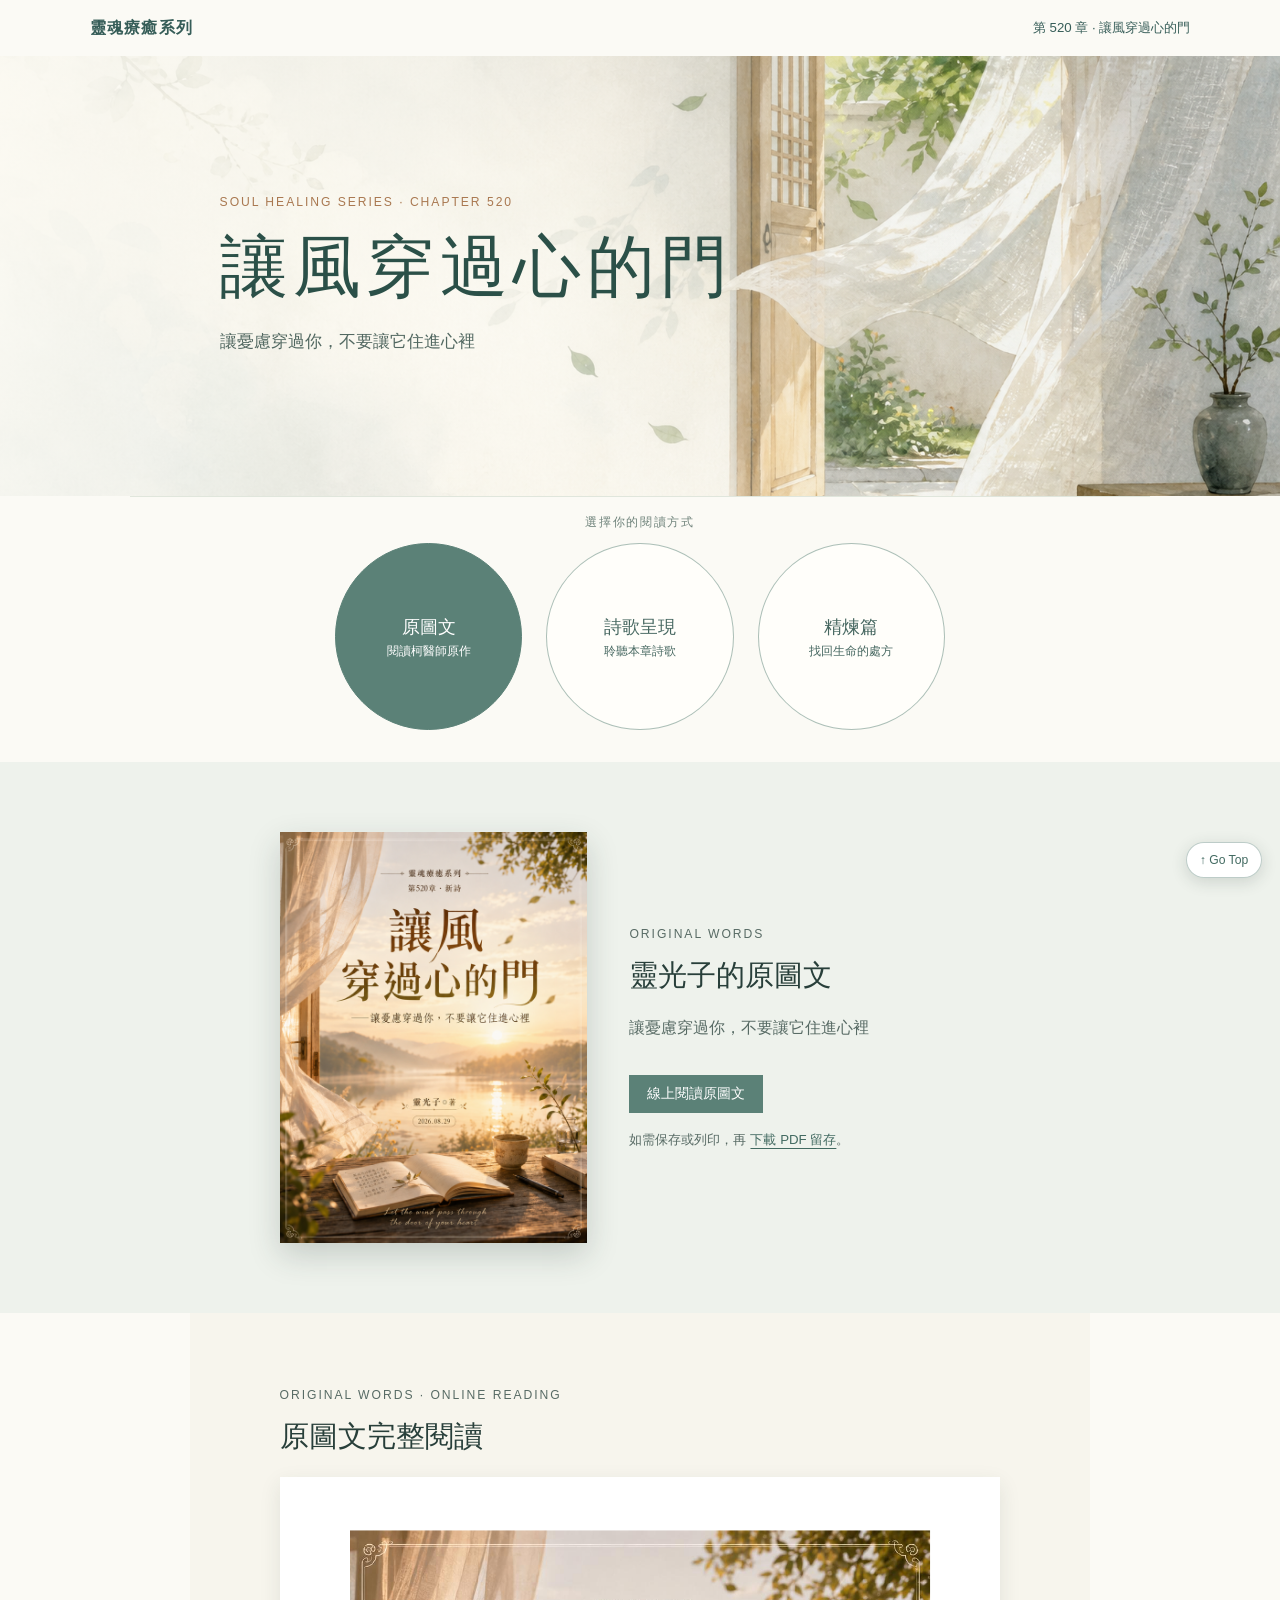
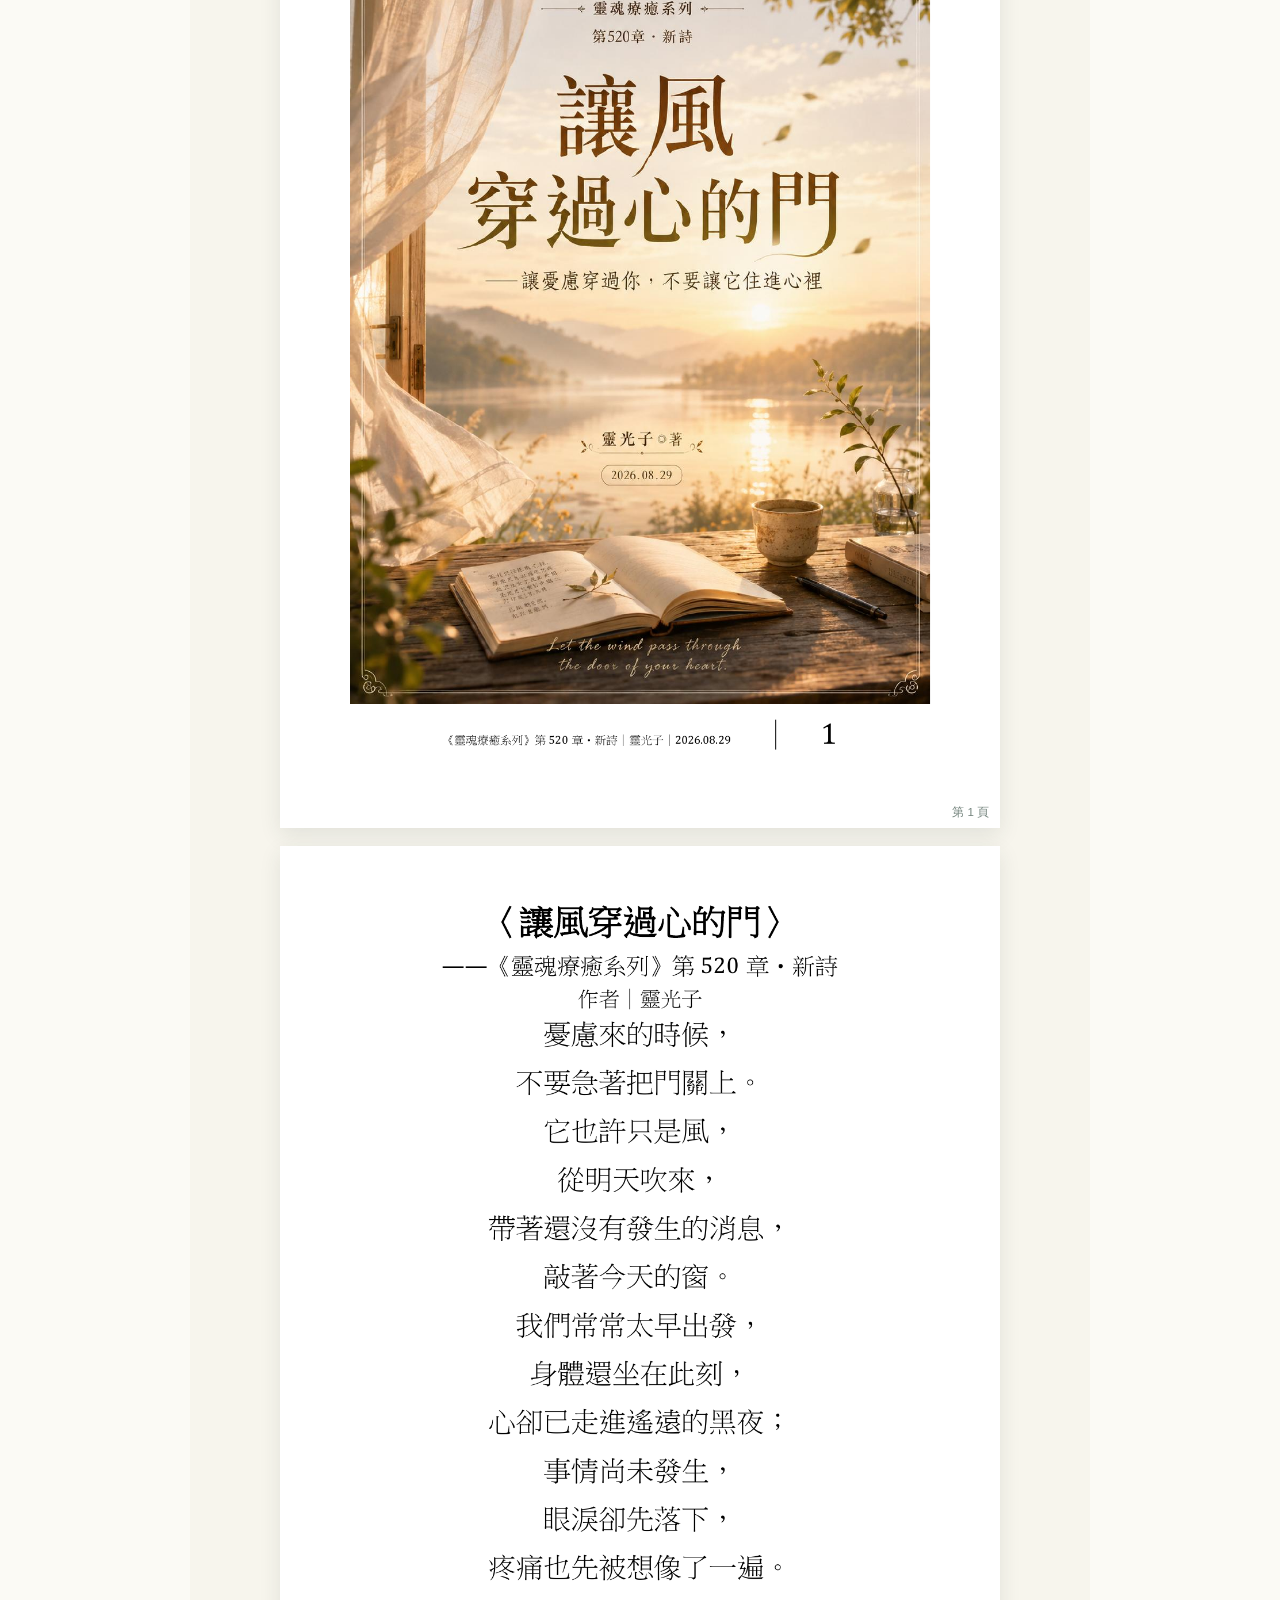
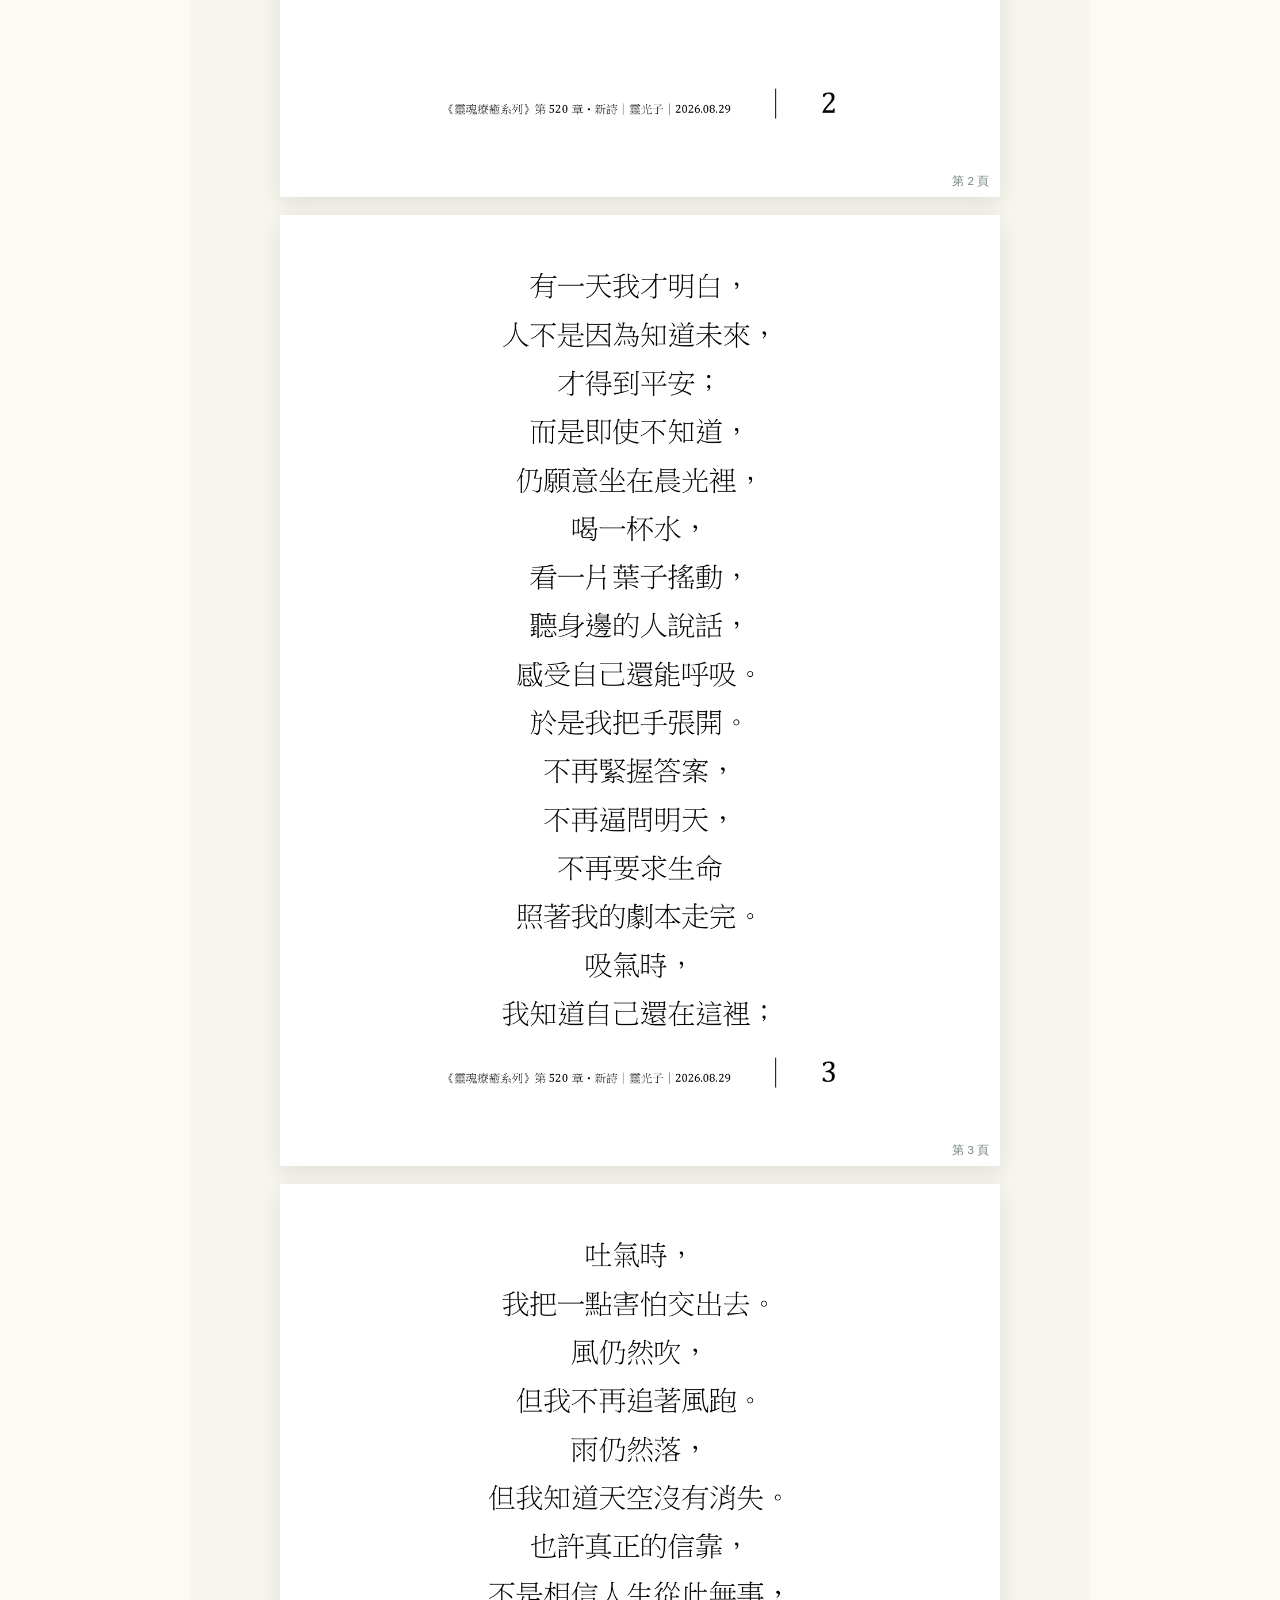
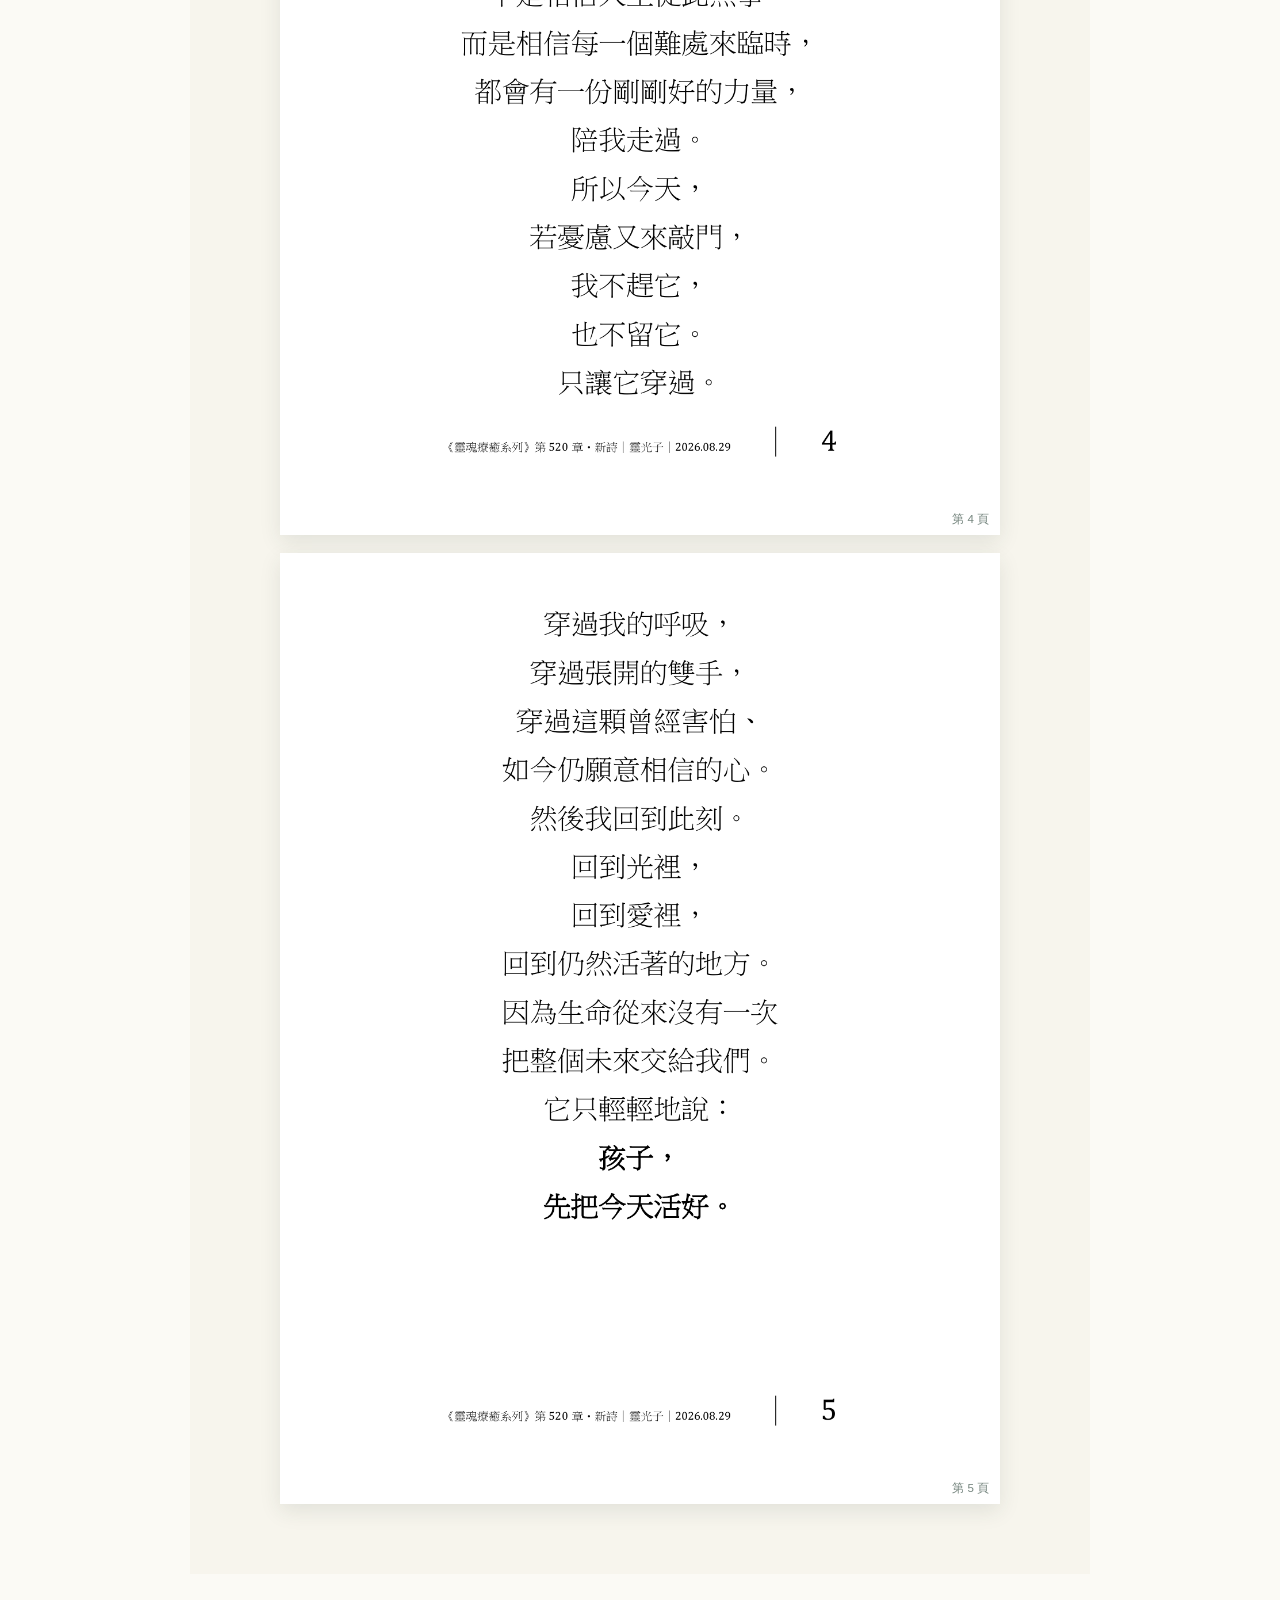
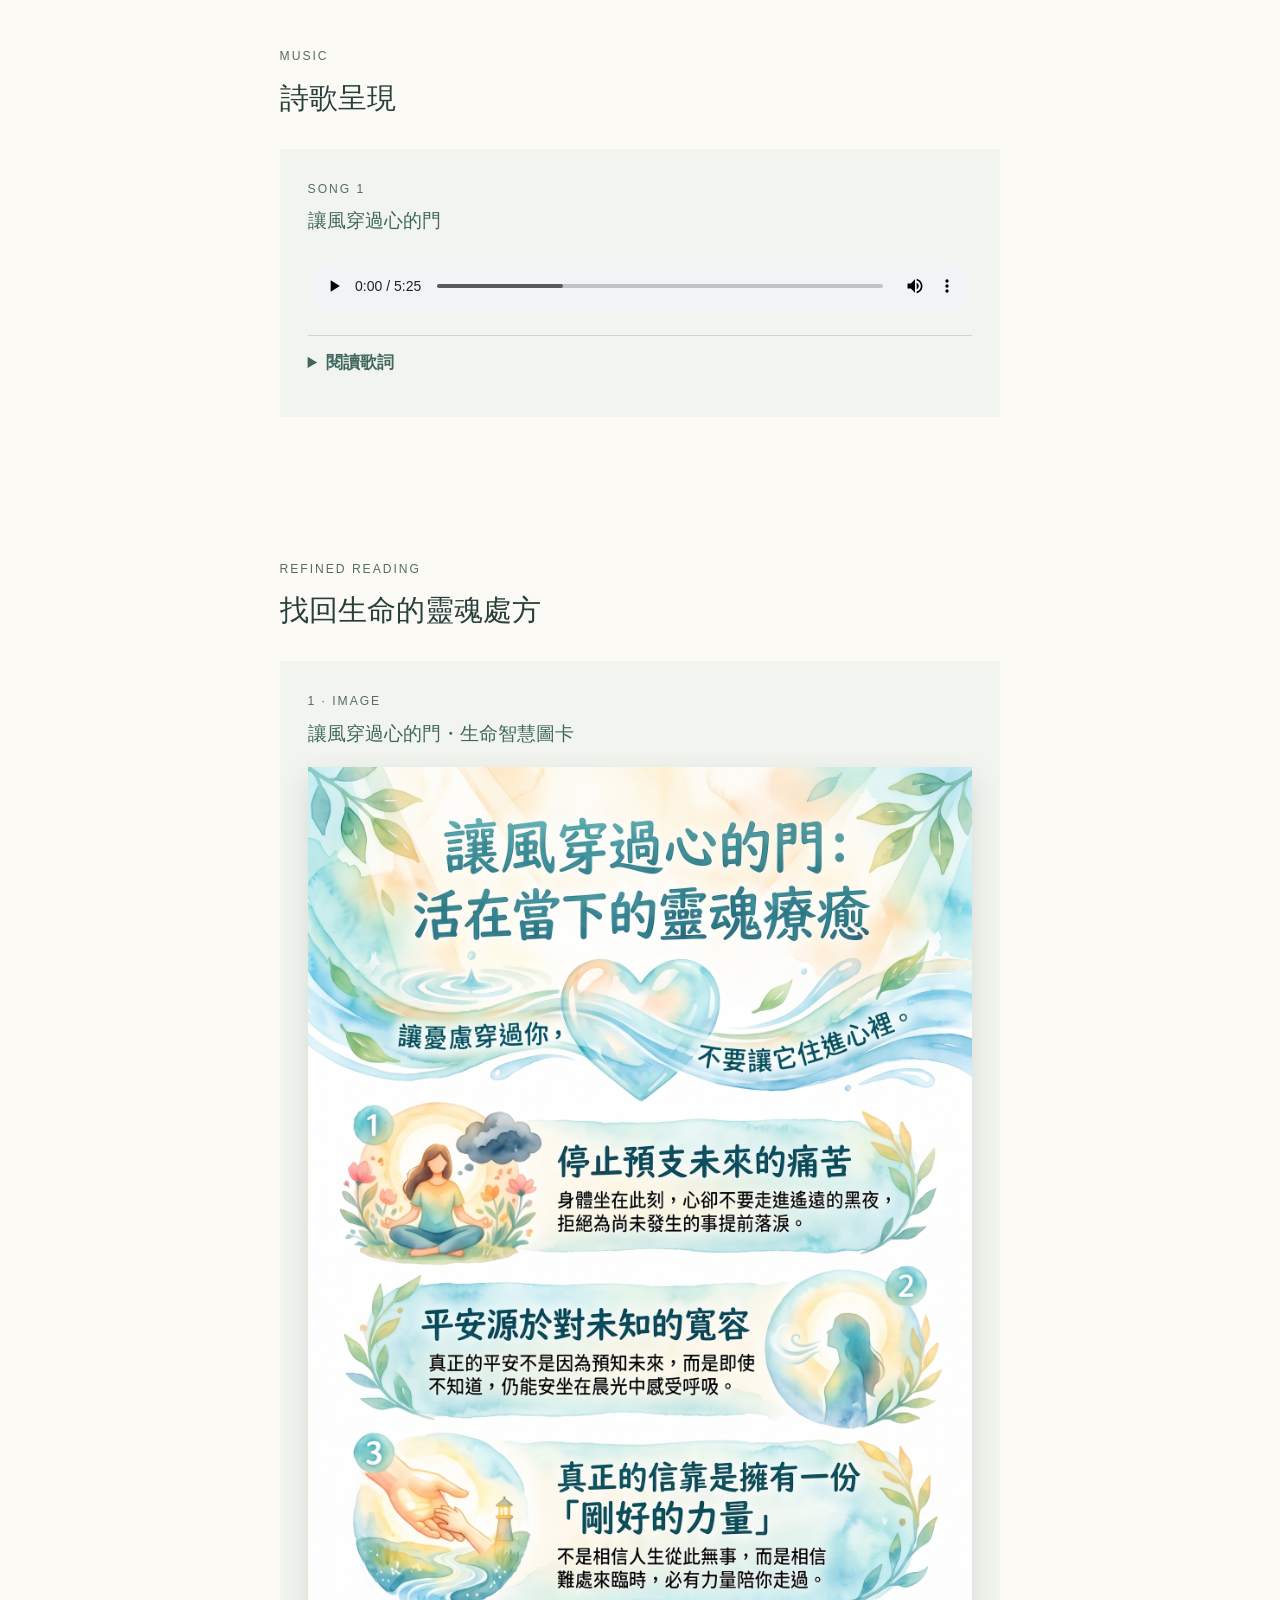
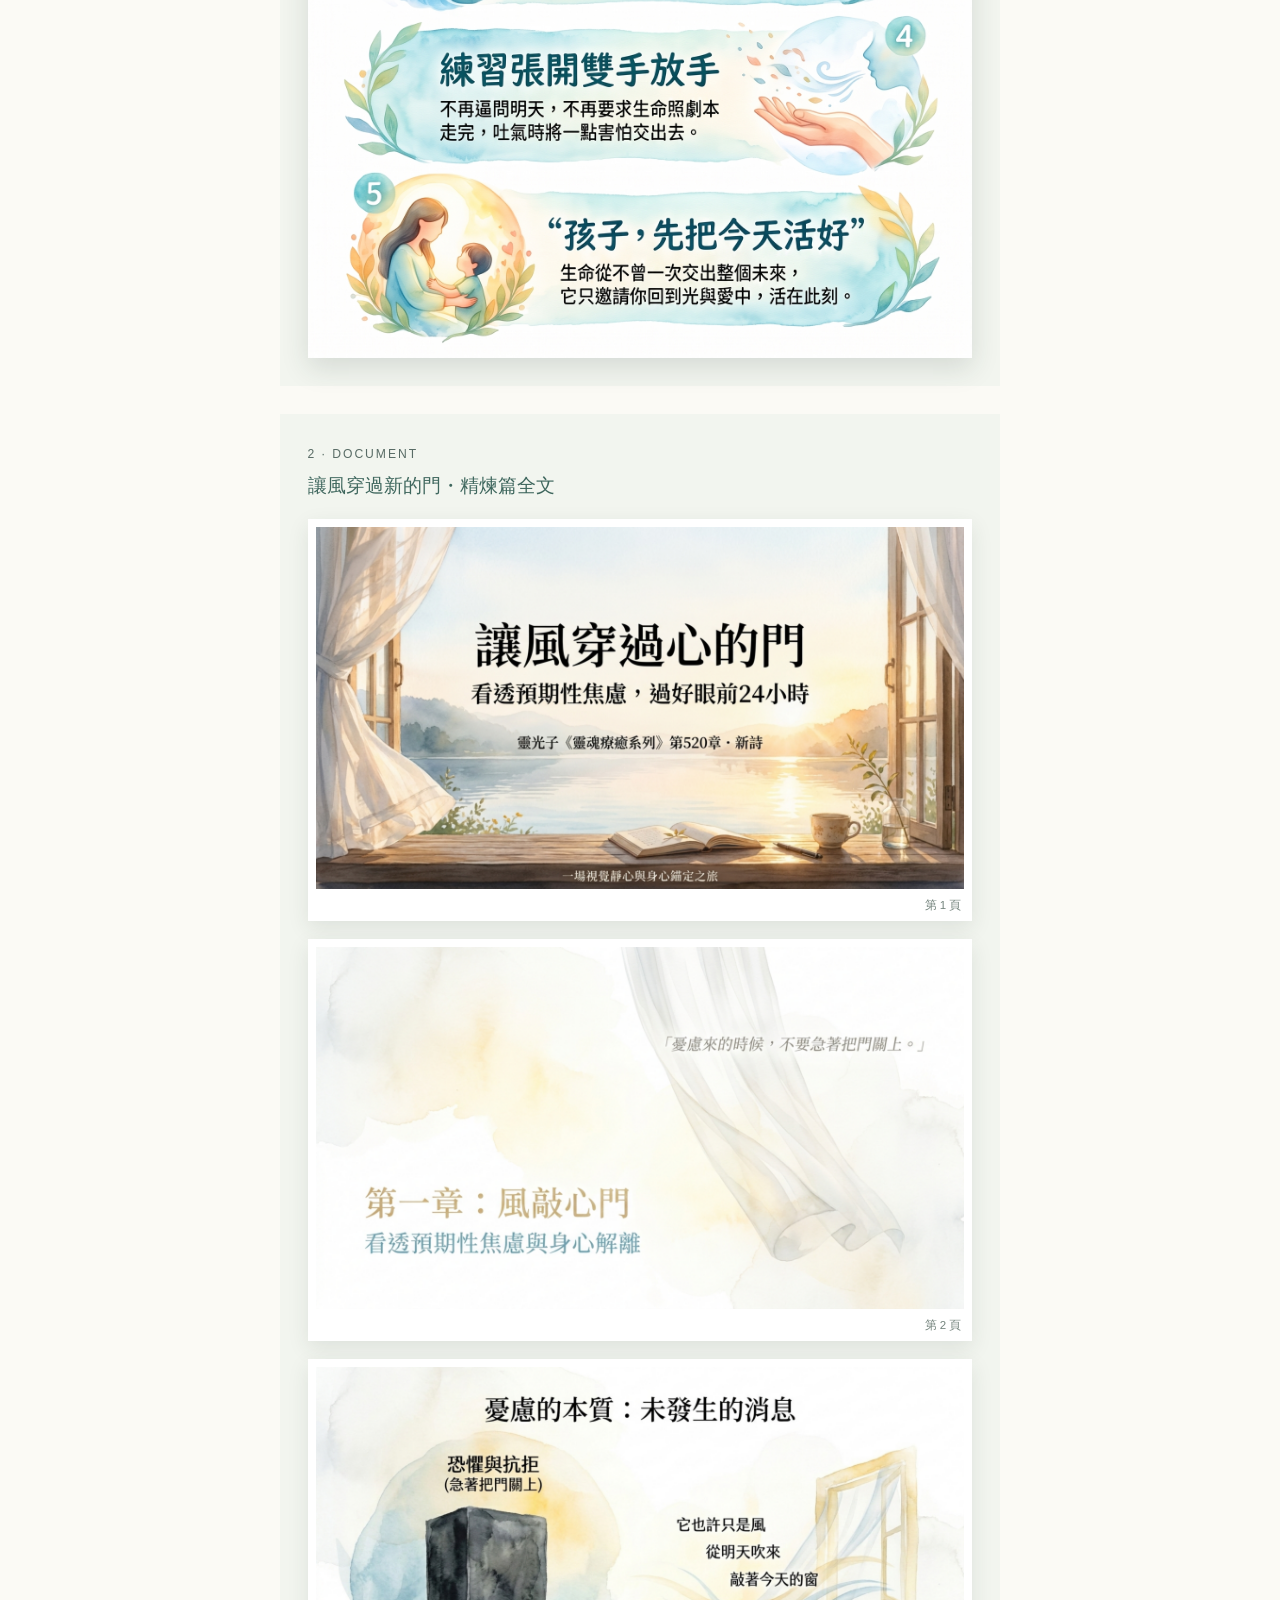
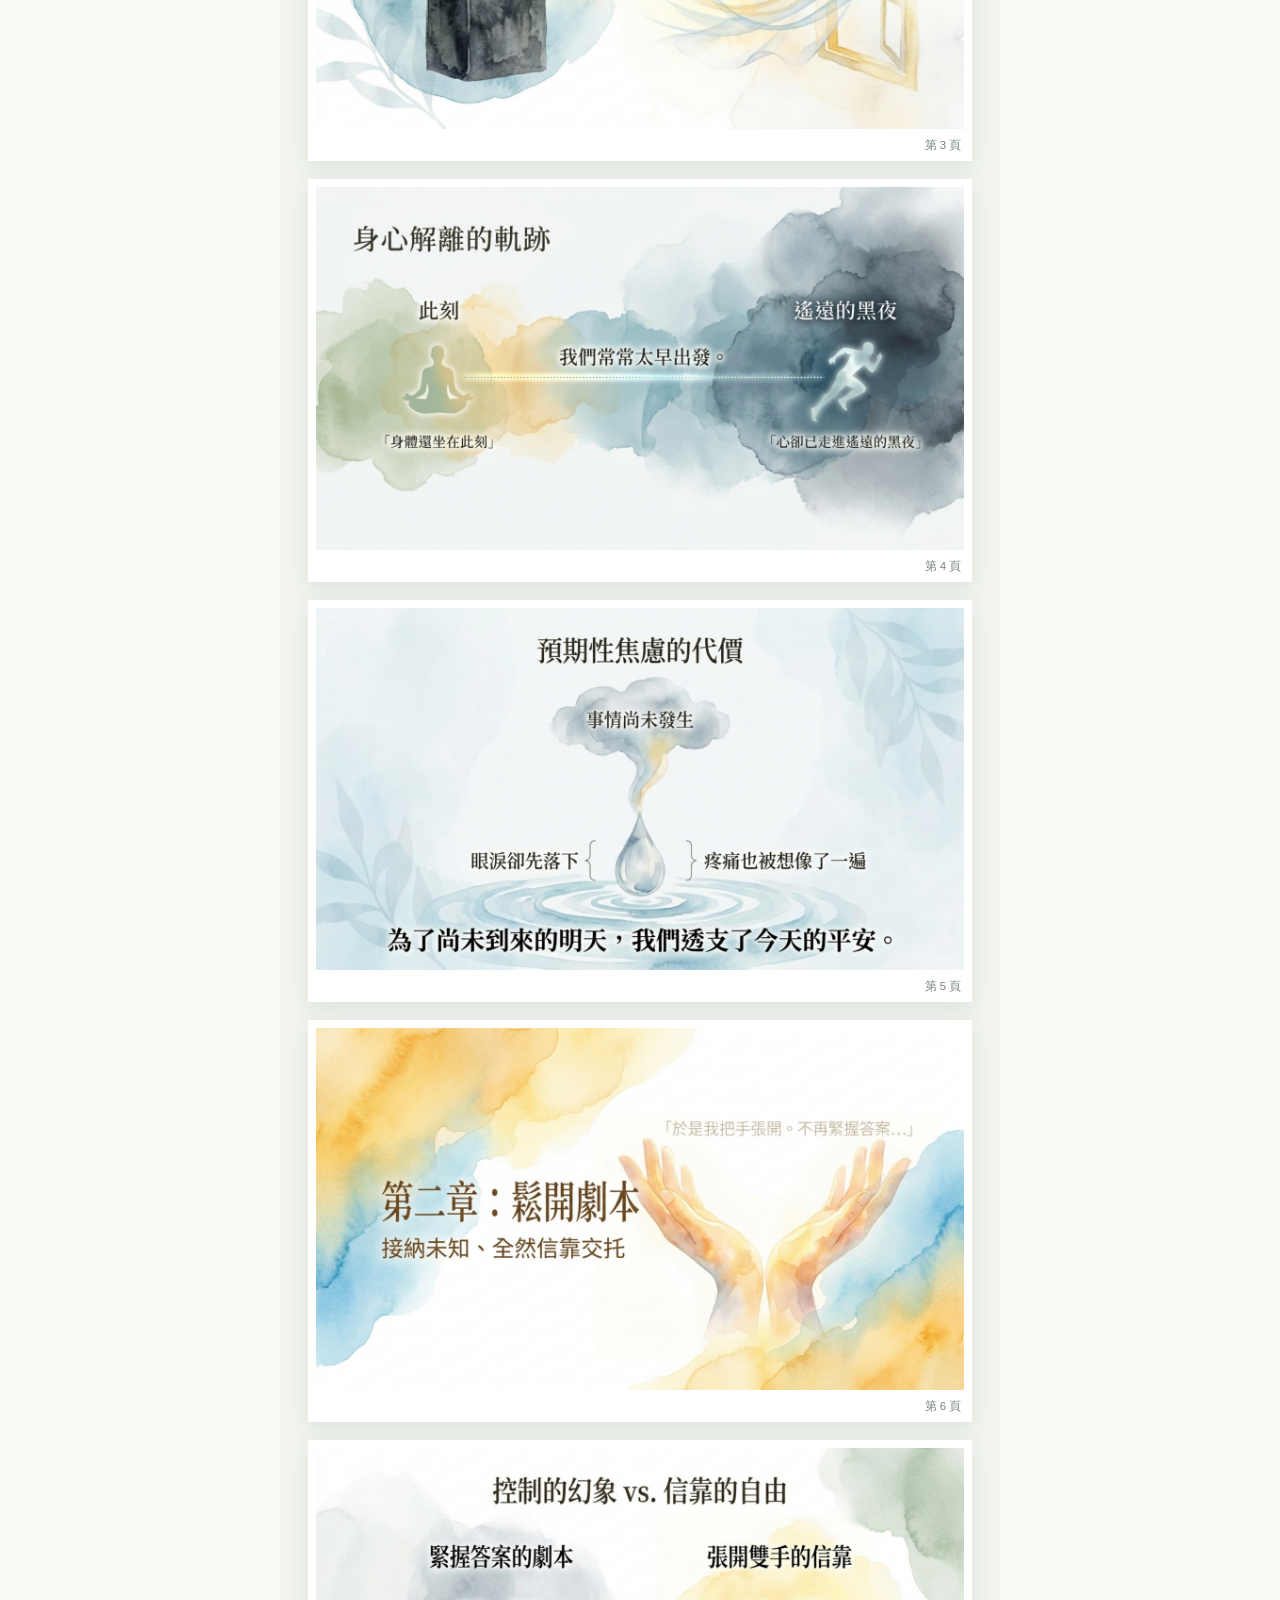
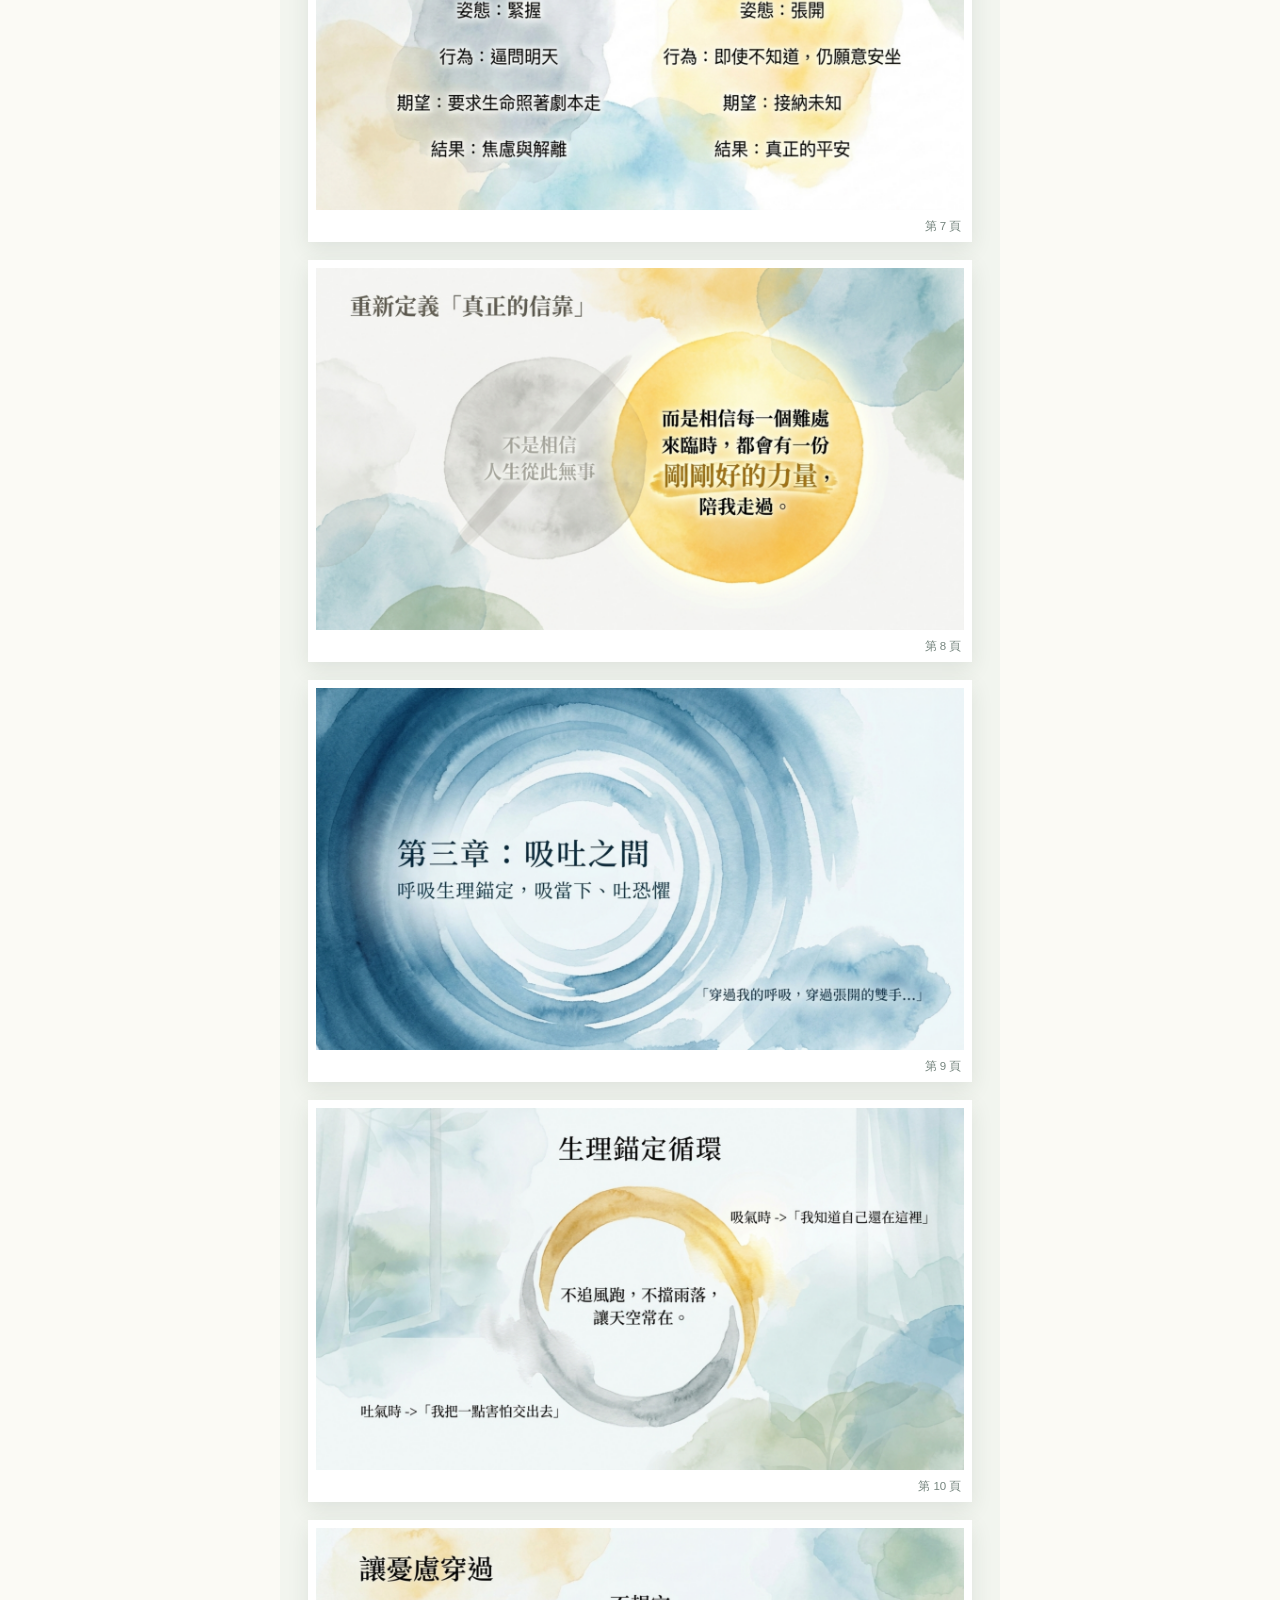
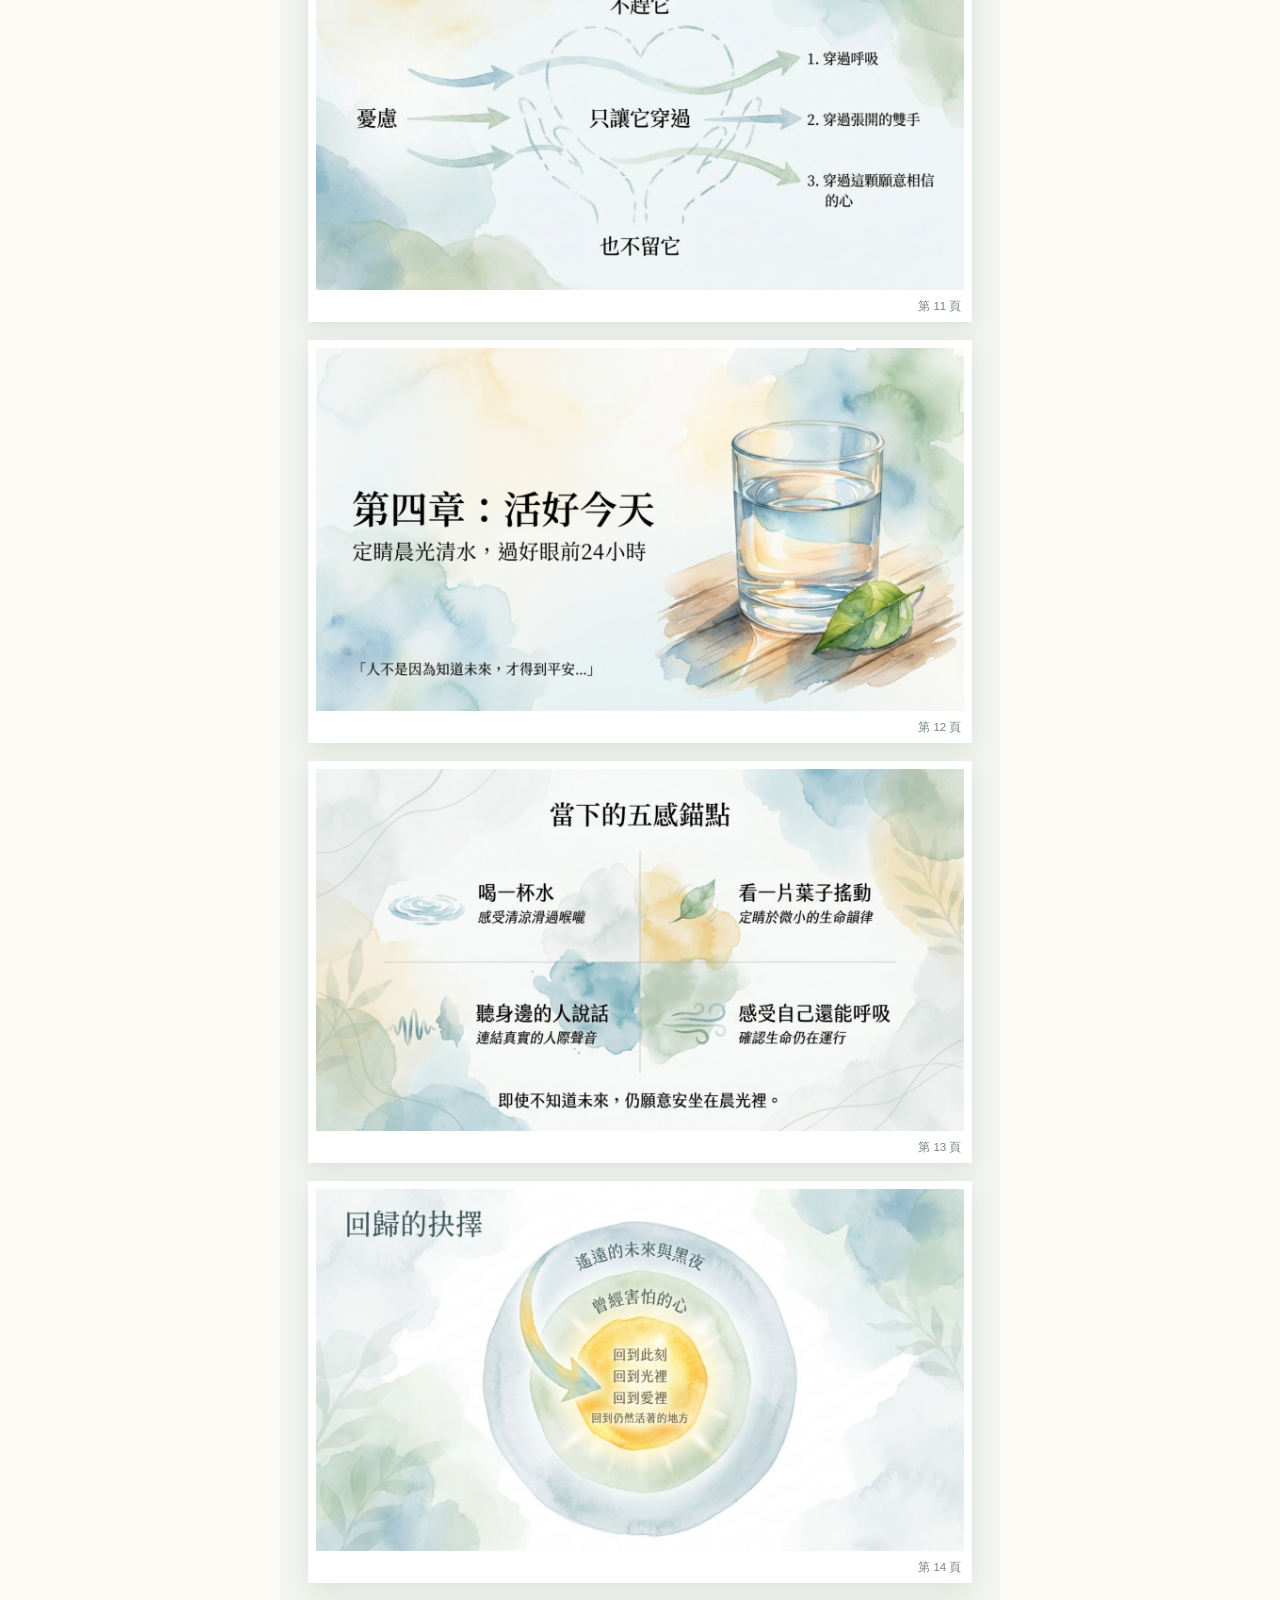
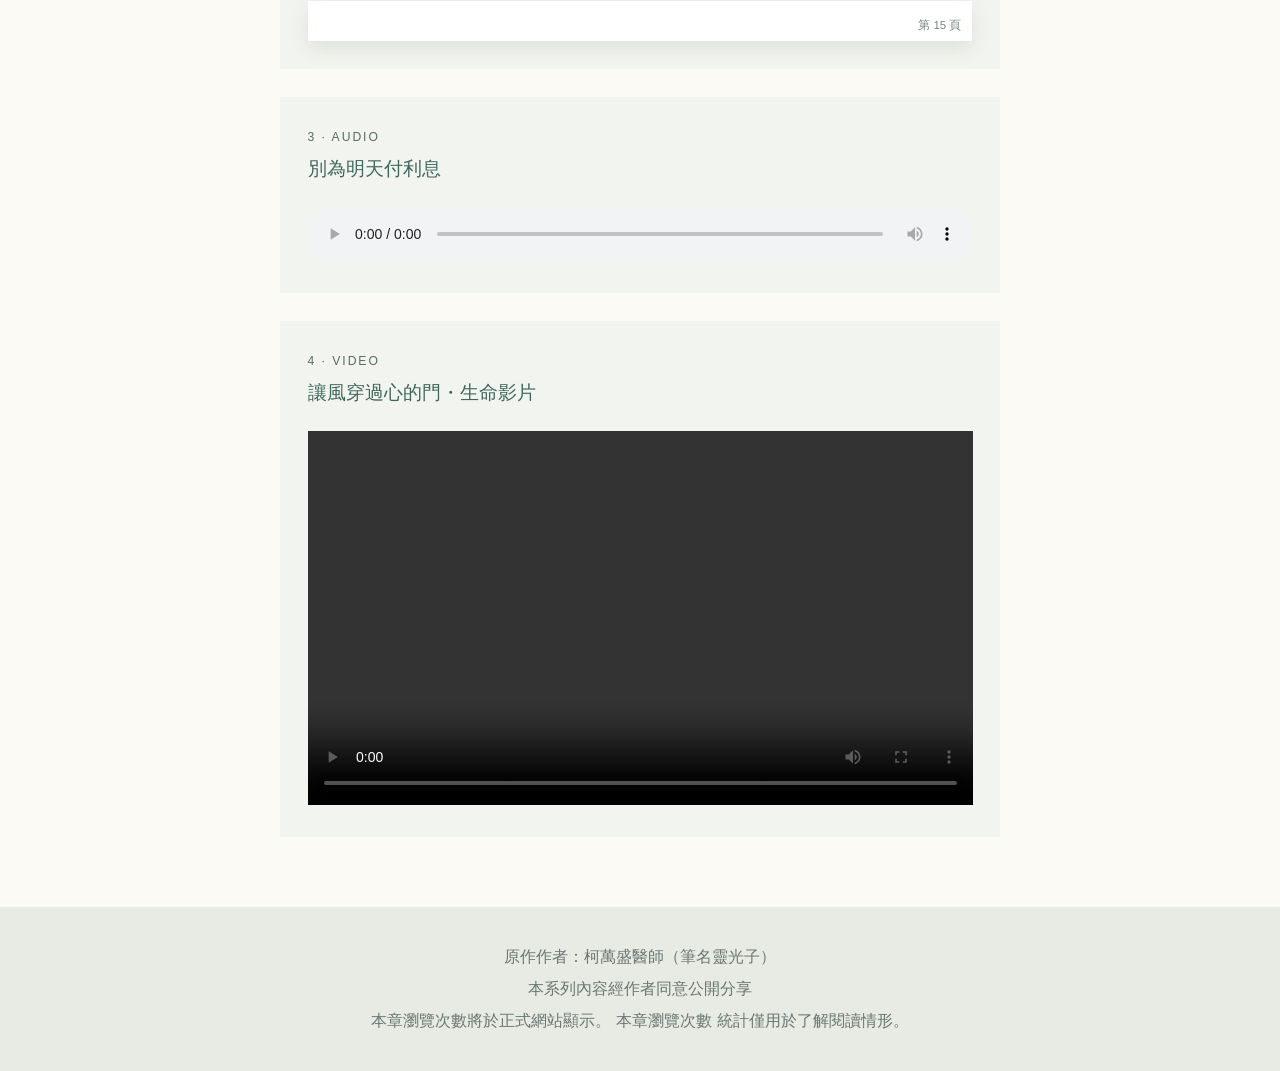
==== chapters/520/index.html @ 175371bf "Publish soul healing chapter 520" ====
<!doctype html>
<html lang="zh-Hant">
<head>
<meta charset="utf-8">
<meta name="viewport" content="width=device-width, initial-scale=1">
<title>讓風穿過心的門｜靈魂療癒系列第 520 章</title>
<meta name="description" content="讓憂慮穿過你，不要讓它住進心裡。靈魂療癒系列第 520 章，以原圖文、詩歌、生命智慧、Podcast 與影片，陪伴我們回到今天。">
<link rel="canonical" href="https://sbchen0804.github.io/lingguangzi-soul-healing/chapters/520/">
<meta property="og:type" content="article">
<meta property="og:locale" content="zh_TW">
<meta property="og:site_name" content="靈魂療癒系列">
<meta property="og:title" content="讓風穿過心的門｜靈魂療癒系列第 520 章">
<meta property="og:description" content="讓憂慮穿過你，不要讓它住進心裡。靈魂療癒系列第 520 章，以原圖文、詩歌、生命智慧、Podcast 與影片，陪伴我們回到今天。">
<meta property="og:url" content="https://sbchen0804.github.io/lingguangzi-soul-healing/chapters/520/">
<meta property="og:image" content="https://sbchen0804.github.io/lingguangzi-soul-healing/chapters/520/assets/主視覺/share-520.png">
<meta property="og:image:width" content="1200">
<meta property="og:image:height" content="630">
<meta property="og:image:alt" content="敞開的心門與隨風飄動的紗簾，象徵讓憂慮經過而不停留">
<meta name="twitter:card" content="summary_large_image">
<meta name="twitter:title" content="讓風穿過心的門｜靈魂療癒系列第 520 章">
<meta name="twitter:description" content="讓憂慮穿過你，不要讓它住進心裡。靈魂療癒系列第 520 章，以原圖文、詩歌、生命智慧、Podcast 與影片，陪伴我們回到今天。">
<meta name="twitter:image" content="https://sbchen0804.github.io/lingguangzi-soul-healing/chapters/520/assets/主視覺/share-520.png">
<meta name="twitter:image:alt" content="敞開的心門與隨風飄動的紗簾，象徵讓憂慮經過而不停留">
<script type="application/ld+json">{"@context":"https://schema.org","@type":"Article","headline":"讓風穿過心的門","description":"讓憂慮穿過你，不要讓它住進心裡。靈魂療癒系列第 520 章，以原圖文、詩歌、生命智慧、Podcast 與影片，陪伴我們回到今天。","image":"https://sbchen0804.github.io/lingguangzi-soul-healing/chapters/520/assets/主視覺/share-520.png","mainEntityOfPage":"https://sbchen0804.github.io/lingguangzi-soul-healing/chapters/520/","author":{"@type":"Person","name":"柯萬盛醫師（筆名靈光子）"},"datePublished":"2026-08-29","dateModified":"2026-09-01"}</script>
<link rel="stylesheet" href="styles.css">
</head>
<body data-chapter="520">
  <div class="soul-site">
    <header class="site-header"><a class="brand" href="./">靈魂療癒系列</a><span>第 520 章 · 讓風穿過心的門</span></header>
    <main>
      <section class="hero" aria-labelledby="page-title"><img src="assets/主視覺/hero-520.png" alt="敞開的心門與隨風飄動的紗簾，象徵讓憂慮經過而不停留" class="hero-image"><div class="hero-shade"></div><div class="hero-copy"><p class="eyebrow">SOUL HEALING SERIES · CHAPTER 520</p><h1 id="page-title">讓風穿過心的門</h1><p class="tagline">讓憂慮穿過你，不要讓它住進心裡</p></div></section>
<nav class="entry-nav" id="entry-520" aria-label="本章閱讀方式"><p>選擇你的閱讀方式</p><div class="entry-list"><a class="entry active" data-entry href="#original-520" aria-current="true"><b>原圖文</b><small>閱讀柯醫師原作</small></a><a class="entry" data-entry href="#song-520"><b>詩歌呈現</b><small>聆聽本章詩歌</small></a><a class="entry" data-entry href="#refined-520"><b>精煉篇</b><small>找回生命的處方</small></a></div></nav>
<section class="original-intro" id="original-520"><div class="content two-col"><img src="assets/原圖文/讓風穿過心的門.png" alt="讓風穿過心的門原圖文封面"><div><p class="eyebrow">ORIGINAL WORDS</p><h2>靈光子的原圖文</h2><p>讓憂慮穿過你，不要讓它住進心裡</p><a class="primary-button" href="#original-reader-520">線上閱讀原圖文</a><p class="reading-guidance">如需保存或列印，再<a href="assets/原圖文/靈魂療癒系列第520章_新詩_讓風穿過心的門_旗艦版_.pdf" download>下載 PDF 留存</a>。</p></div></div></section><section class="content original-reader" id="original-reader-520"><p class="eyebrow">ORIGINAL WORDS · ONLINE READING</p><h2>原圖文完整閱讀</h2><div class="page-stack" aria-label="原圖文完整閱讀"><figure><img loading="lazy" src="assets/pages/original-520-page-01.png" alt="原圖文第 1 頁"><figcaption>第 1 頁</figcaption></figure><figure><img loading="lazy" src="assets/pages/original-520-page-02.png" alt="原圖文第 2 頁"><figcaption>第 2 頁</figcaption></figure><figure><img loading="lazy" src="assets/pages/original-520-page-03.png" alt="原圖文第 3 頁"><figcaption>第 3 頁</figcaption></figure><figure><img loading="lazy" src="assets/pages/original-520-page-04.png" alt="原圖文第 4 頁"><figcaption>第 4 頁</figcaption></figure><figure><img loading="lazy" src="assets/pages/original-520-page-05.png" alt="原圖文第 5 頁"><figcaption>第 5 頁</figcaption></figure></div></section>
<section class="content song-section" id="song-520"><p class="eyebrow">MUSIC</p><h2>詩歌呈現</h2><div class="song-list"><article class="song-card"><p class="eyebrow">SONG 1</p><h3>讓風穿過心的門</h3><audio controls preload="metadata" data-title="讓風穿過心的門" src="assets/詩歌創作/讓風穿過心的門.mp3">你的瀏覽器不支援音訊播放。</audio><details class="lyrics"><summary>閱讀歌詞</summary><div class="lyrics-copy" aria-label="讓風穿過心的門歌詞"><p>[Title: 讓風穿過心的門]<br>[Male Vocal - Verse 1]<br>憂慮來的時候<br>我不急著把門關上<br>它或許只是風<br>從明天輕輕吹來<br>事情還未發生<br>眼淚卻先落下<br>我的心已走進<br>遙遠黑夜裡啊<br>[Male Vocal - Pre-Chorus]<br>主啊，我不再逼問明天<br>不再緊握所有答案<br>在晨光裡深深呼吸<br>知道祢仍與我同在<br>[Male Lead - Chorus]<br>讓風穿過心的門<br>讓害怕交在祢手中<br>我不追著風奔跑<br>因祢是我安穩的歸宿<br>讓風穿過心的門<br>穿過張開的雙手<br>回到光裡，回到愛裡<br>回到祢所賜的此刻<br>[Male Vocal - Verse 2]<br>喝一杯平凡的水<br>看一片葉子搖動<br>聽身邊的人說話<br>感受自己還能呼吸<br>雨仍然落下來<br>天空卻沒有消失<br>我知道每個難處<br>祢都不曾缺席<br>[Male Vocal - Pre-Chorus]<br>主啊，我不再逼問明天<br>不再要求生命照劇本<br>吸氣，知道我還在這裡<br>吐氣，把恐懼交給祢<br>[Male Lead with Soft Female Harmony - Chorus]<br>讓風穿過心的門<br>讓害怕交在祢手中<br>我不追著風奔跑</p>
<p>因祢是我安穩的歸宿<br>讓風穿過心的門<br>穿過張開的雙手<br>回到光裡，回到愛裡<br>回到祢所賜的此刻<br>[Female Harmony - Echo]<br>回到光裡，回到愛裡<br>回到祢所賜的此刻<br>[Male Vocal - Bridge Opening]<br>不是人生從此無事<br>才叫作信靠<br>而是風雨來到之時<br>祢給我剛剛好的力量<br>一步一步陪我走過<br>一夜一夜守護我<br>在未知的明天以前<br>祢先與我在今天<br>[Female Response Harmony - Bridge Ending]<br>祢先與我在今天<br>祢從未離開我身邊<br>[Male Lead with Female Harmony and Choir - Final Chorus]<br>讓風穿過心的門<br>我不趕它，也不留它<br>讓它穿過我的呼吸<br>穿過仍願相信的心<br>回到光裡，回到愛裡<br>回到仍然活著的地方<br>祢輕輕對我說<br>孩子，先把今天活好<br>[Male Vocal - Outro]<br>孩子，先把今天活好<br>因為祢就在今天<br>[Soft Female Harmony - Outro]<br>祢就在今天<br>祢就在今天</p></div></details></article></div></section>
<section class="content refined-section" id="refined-520"><p class="eyebrow">REFINED READING</p><h2>找回生命的靈魂處方</h2><div class="reading-sequence"><article class="reading-block"><p class="eyebrow">1 · IMAGE</p><h3>讓風穿過心的門・生命智慧圖卡</h3><img class="wisdom-image" src="assets/精煉篇_找回生命的靈魂處方/520_讓風穿過心的門(摘要).png" alt="讓風穿過心的門・生命智慧圖卡"></article><article class="reading-block"><p class="eyebrow">2 · DOCUMENT</p><h3>讓風穿過新的門・精煉篇全文</h3><div class="page-stack" aria-label="精煉篇全文"><figure><img loading="lazy" src="assets/pages/refined-520-2-page-01.png" alt="讓風穿過新的門・精煉篇全文第 1 頁"><figcaption>第 1 頁</figcaption></figure><figure><img loading="lazy" src="assets/pages/refined-520-2-page-02.png" alt="讓風穿過新的門・精煉篇全文第 2 頁"><figcaption>第 2 頁</figcaption></figure><figure><img loading="lazy" src="assets/pages/refined-520-2-page-03.png" alt="讓風穿過新的門・精煉篇全文第 3 頁"><figcaption>第 3 頁</figcaption></figure><figure><img loading="lazy" src="assets/pages/refined-520-2-page-04.png" alt="讓風穿過新的門・精煉篇全文第 4 頁"><figcaption>第 4 頁</figcaption></figure><figure><img loading="lazy" src="assets/pages/refined-520-2-page-05.png" alt="讓風穿過新的門・精煉篇全文第 5 頁"><figcaption>第 5 頁</figcaption></figure><figure><img loading="lazy" src="assets/pages/refined-520-2-page-06.png" alt="讓風穿過新的門・精煉篇全文第 6 頁"><figcaption>第 6 頁</figcaption></figure><figure><img loading="lazy" src="assets/pages/refined-520-2-page-07.png" alt="讓風穿過新的門・精煉篇全文第 7 頁"><figcaption>第 7 頁</figcaption></figure><figure><img loading="lazy" src="assets/pages/refined-520-2-page-08.png" alt="讓風穿過新的門・精煉篇全文第 8 頁"><figcaption>第 8 頁</figcaption></figure><figure><img loading="lazy" src="assets/pages/refined-520-2-page-09.png" alt="讓風穿過新的門・精煉篇全文第 9 頁"><figcaption>第 9 頁</figcaption></figure><figure><img loading="lazy" src="assets/pages/refined-520-2-page-10.png" alt="讓風穿過新的門・精煉篇全文第 10 頁"><figcaption>第 10 頁</figcaption></figure><figure><img loading="lazy" src="assets/pages/refined-520-2-page-11.png" alt="讓風穿過新的門・精煉篇全文第 11 頁"><figcaption>第 11 頁</figcaption></figure><figure><img loading="lazy" src="assets/pages/refined-520-2-page-12.png" alt="讓風穿過新的門・精煉篇全文第 12 頁"><figcaption>第 12 頁</figcaption></figure><figure><img loading="lazy" src="assets/pages/refined-520-2-page-13.png" alt="讓風穿過新的門・精煉篇全文第 13 頁"><figcaption>第 13 頁</figcaption></figure><figure><img loading="lazy" src="assets/pages/refined-520-2-page-14.png" alt="讓風穿過新的門・精煉篇全文第 14 頁"><figcaption>第 14 頁</figcaption></figure><figure><img loading="lazy" src="assets/pages/refined-520-2-page-15.png" alt="讓風穿過新的門・精煉篇全文第 15 頁"><figcaption>第 15 頁</figcaption></figure></div></article><article class="reading-block"><p class="eyebrow">3 · AUDIO</p><h3>別為明天付利息</h3><audio controls preload="metadata" data-title="別為明天付利息" src="assets/精煉篇_找回生命的靈魂處方/520_別為明天付利息(PODCAST).m4a">你的瀏覽器不支援音訊播放。</audio></article><article class="reading-block"><p class="eyebrow">4 · VIDEO</p><h3>讓風穿過心的門・生命影片</h3><video controls preload="metadata" data-title="讓風穿過心的門・生命影片" src="assets/精煉篇_找回生命的靈魂處方/520_讓風穿過心的門(影片).mp4">你的瀏覽器不支援影片播放。</video></article></div></section>
    </main>
    <aside class="mini-player" id="mini-player" hidden aria-live="polite"><strong id="mini-player-title">正在播放</strong><button type="button" id="mini-pause">暫停</button><button type="button" id="mini-resume" hidden>繼續</button><button type="button" class="stop" id="mini-stop">停止</button></aside>
    <a class="go-top" href="#entry-520">↑ Go Top</a>
<footer>原作作者：柯萬盛醫師（筆名靈光子）<br>本系列內容經作者同意公開分享<br>本章瀏覽次數將於正式網站顯示。 <span id="chapter-views" data-goatcounter="sbchen0804">本章瀏覽次數</span> 統計僅用於了解閱讀情形。</footer>
  </div>
  <script src="chapter.js"></script>
</body>
</html>
---- chapters/520/styles.css ----
:root{--ink:#283f3a;--green:#5b8177;--deep-green:#365d58;--paper:#fbfaf5;--soft:#eef2ec;--gold:#a97850}*{box-sizing:border-box}html{scroll-behavior:smooth}body{margin:0;background:#e9ece7;color:var(--ink);font-family:"Noto Serif TC","Microsoft JhengHei",serif}.soul-site{overflow:hidden;background:var(--paper);box-shadow:0 8px 24px rgba(38,55,51,.13)}.site-header{min-height:56px;display:flex;align-items:center;justify-content:space-between;padding:0 7%;background:#fbfaf5;color:var(--deep-green);font-family:"Microsoft JhengHei",sans-serif}.brand{color:inherit;text-decoration:none;font-weight:700;letter-spacing:.08em}.site-header span{font-size:.83rem}.hero{position:relative;min-height:440px;isolation:isolate;overflow:hidden}.hero-image{position:absolute;inset:0;z-index:-2;width:100%;height:100%;object-fit:cover}.hero-shade{position:absolute;inset:0;z-index:-1;background:linear-gradient(90deg,rgba(255,253,246,.9),rgba(255,253,246,.62) 45%,transparent 77%)}.hero-copy{display:grid;align-content:center;min-height:440px;max-width:1020px;margin:auto;padding:48px 7%}.eyebrow{margin:0;color:var(--gold);font:.76rem "Microsoft JhengHei",sans-serif;letter-spacing:.16em}.hero h1{max-width:590px;margin:13px 0;color:#2b5048;font-size:clamp(2.15rem,5.4vw,4.25rem);font-weight:500;letter-spacing:.08em}.tagline{margin:0;color:#526861;font-size:1.05rem;line-height:1.9}.entry-nav{max-width:1020px;margin:auto;padding:18px 7% 32px;text-align:center;border-top:1px solid #e0e6dc}.entry-nav>p{margin:0 0 13px;color:#6e827a;font:.72rem "Microsoft JhengHei",sans-serif;letter-spacing:.15em}.entry-list{display:grid;grid-template-columns:repeat(3,minmax(0,1fr));gap:24px;max-width:610px;margin:auto}.entry{aspect-ratio:1;display:grid;place-content:center;padding:8px;border:1px solid rgba(91,129,119,.5);border-radius:50%;background:#fffefa;color:#466760;text-align:center;text-decoration:none;transition:background .18s,color .18s,transform .18s}.entry:hover,.entry:focus-visible{transform:translateY(-2px)}.entry.active{background:var(--green);border-color:var(--green);color:#fff}.entry b{margin-bottom:5px;font-size:1.14rem;font-weight:500}.entry small{font:.74rem "Microsoft JhengHei",sans-serif;white-space:nowrap}.content{max-width:900px;margin:auto;padding:70px 7%}.content h2{margin:10px 0 16px;font-size:1.8rem;font-weight:500}.content h3{margin:7px 0 11px;color:#3f675e;font-size:1.2rem;font-weight:500}.content p{color:#586b65;line-height:2}.original-intro{background:var(--soft)}.two-col{display:grid;grid-template-columns:.83fr 1fr;gap:42px;align-items:center}.two-col>img{width:100%;box-shadow:0 12px 30px rgba(37,55,51,.2)}.primary-button{display:inline-block;margin-top:15px;padding:10px 18px;background:var(--green);color:#fff;text-decoration:none;font:.87rem "Microsoft JhengHei",sans-serif}.reading-guidance{margin:14px 0 0;font:.83rem/1.8 "Microsoft JhengHei",sans-serif}.reading-guidance a{margin-left:4px;color:#426a61;text-underline-offset:4px}.original-reader{background:#f7f5ed}.page-stack{display:grid;gap:18px;max-width:720px;margin:20px auto 0}.page-stack figure{margin:0;padding:8px;background:#fff;box-shadow:0 7px 20px rgba(37,55,51,.1)}.page-stack img{display:block;width:100%;height:auto}.page-stack figcaption{padding:9px 3px 0;color:#74847d;text-align:right;font:.72rem "Microsoft JhengHei",sans-serif}.song-section{background:var(--paper)}.song-list,.reading-sequence{display:grid;gap:28px;margin-top:30px}.song-card,.reading-block{padding:28px;background:#f2f5ef}.song-card audio,.reading-block audio,.reading-block video{width:100%;margin-top:14px}.reading-block video{aspect-ratio:16/9}.lyrics{margin-top:18px;border-top:1px solid #c9d8cd}.lyrics summary{padding:15px 0;color:#3f675e;font:600 1.06rem "Microsoft JhengHei",sans-serif;cursor:pointer}.lyrics-copy{padding:8px 20px 20px;background:#fffefa;border-left:3px solid #b6cfc1}.lyrics-copy p{margin:0 0 16px;color:#4f625b;line-height:2}.wisdom-image{display:block;width:100%;max-width:680px;margin:20px auto 0;box-shadow:0 10px 26px rgba(37,55,51,.14)}.mini-player{position:fixed;left:18px;bottom:22px;z-index:7;display:flex;align-items:center;gap:8px;max-width:min(470px,calc(100vw - 116px));padding:10px 12px;border:1px solid rgba(91,129,119,.38);border-radius:18px;background:rgba(255,255,255,.97);box-shadow:0 5px 18px rgba(37,55,51,.18);font-family:"Microsoft JhengHei",sans-serif}.mini-player[hidden]{display:none}.mini-player strong{min-width:0;overflow:hidden;color:#426a61;font-size:.78rem;white-space:nowrap;text-overflow:ellipsis}.mini-player button{padding:6px 9px;border:0;border-radius:10px;background:#e7eee7;color:#355b53;font:inherit;font-size:.75rem;white-space:nowrap;cursor:pointer}.mini-player .stop{background:var(--green);color:#fff}.go-top{position:fixed;right:18px;bottom:22px;z-index:5;width:76px;padding:10px 6px;border:1px solid rgba(91,129,119,.4);border-radius:24px;background:rgba(255,255,255,.96);color:#426a61;text-align:center;text-decoration:none;font:.76rem "Microsoft JhengHei",sans-serif;box-shadow:0 4px 16px rgba(37,55,51,.16)}footer{padding:34px 7%;background:#e7ebe3;color:#6b7772;text-align:center;font:1.02rem/1.95 "Microsoft JhengHei",sans-serif}@media(max-width:650px){.site-header{min-height:50px;padding:0 5%}.site-header span{display:none}.site-header .brand{font-size:1.3rem}.hero,.hero-copy{min-height:280px}.hero-shade{background:linear-gradient(90deg,rgba(255,253,246,.9),rgba(255,253,246,.68) 58%,rgba(255,253,246,.12))}.hero-copy{padding:22px 6%}.eyebrow{font-size:.76rem;letter-spacing:.11em}.hero h1{max-width:260px;margin:7px 0;font-size:clamp(1.55rem,7vw,2.05rem)}.tagline{max-width:310px;font-size:1.05rem;line-height:1.65}.entry-nav{padding:12px 5% 20px}.entry-nav>p{margin-bottom:12px;font-size:1rem}.entry-list{gap:9px}.entry{padding:5px}.entry b{margin-bottom:3px;font-size:1.06rem}.entry small{font-size:.8rem;line-height:1.35}.content{padding:52px 6%}.content p{font-size:1.04rem}.two-col{grid-template-columns:1fr}.song-card,.reading-block{padding:20px}.page-stack figure{padding:5px}.mini-player{left:10px;bottom:14px;gap:5px;max-width:calc(100vw - 94px);padding:8px}.mini-player strong{font-size:.68rem}.mini-player button{padding:6px;font-size:.68rem}.go-top{right:12px;bottom:16px;width:64px}}
footer{font-size:1.02rem}
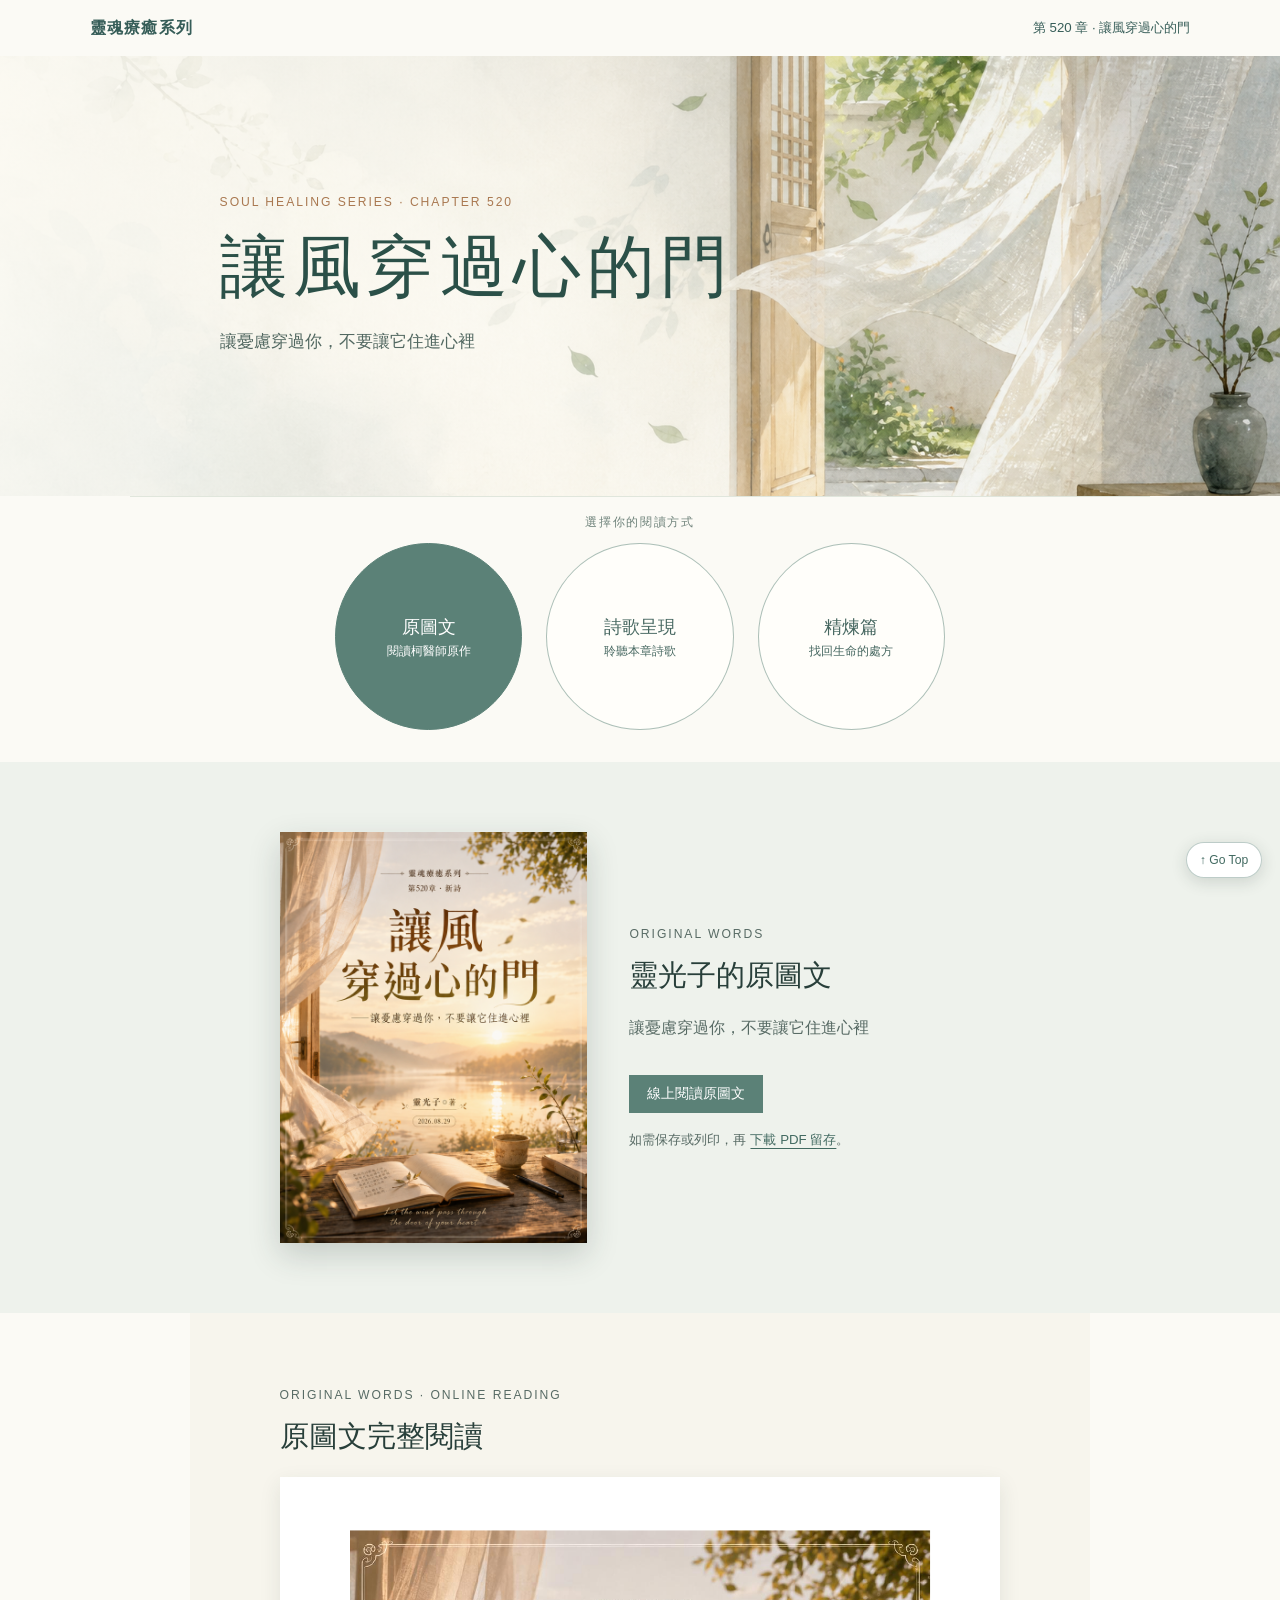
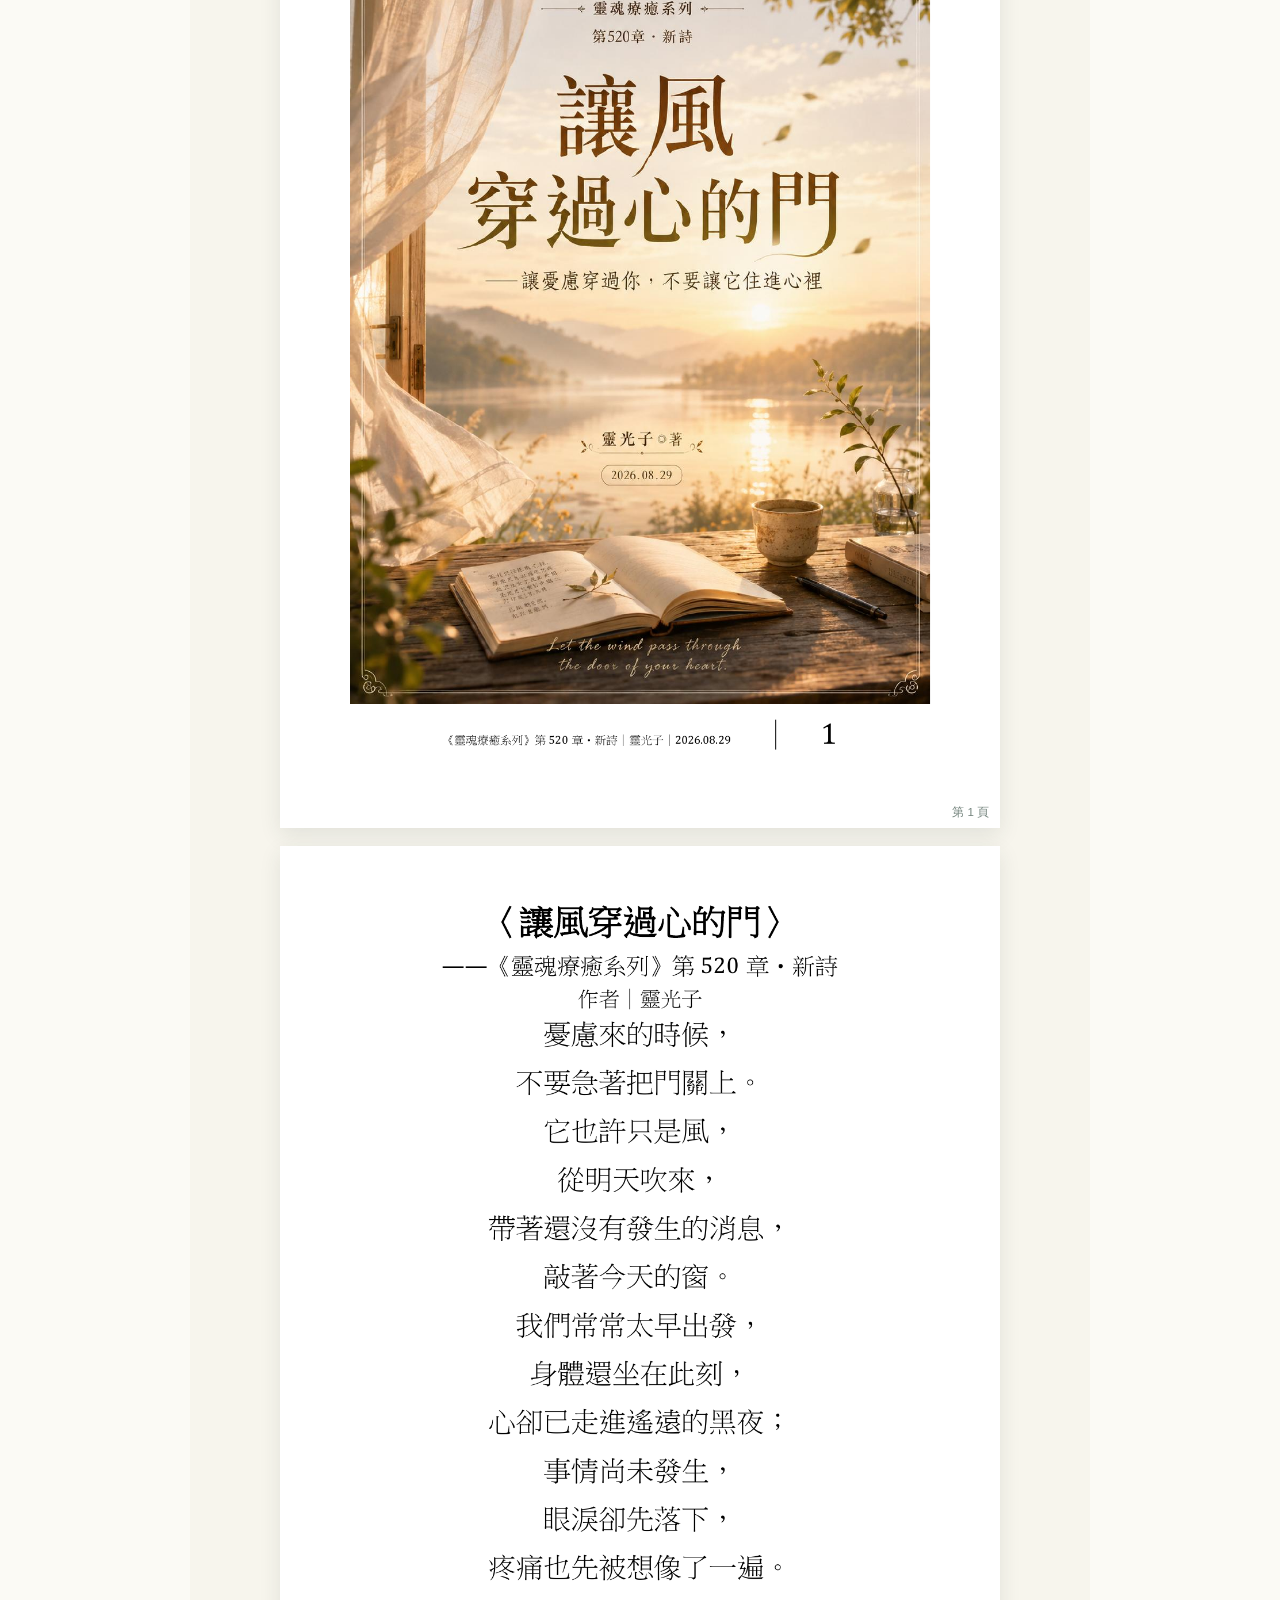
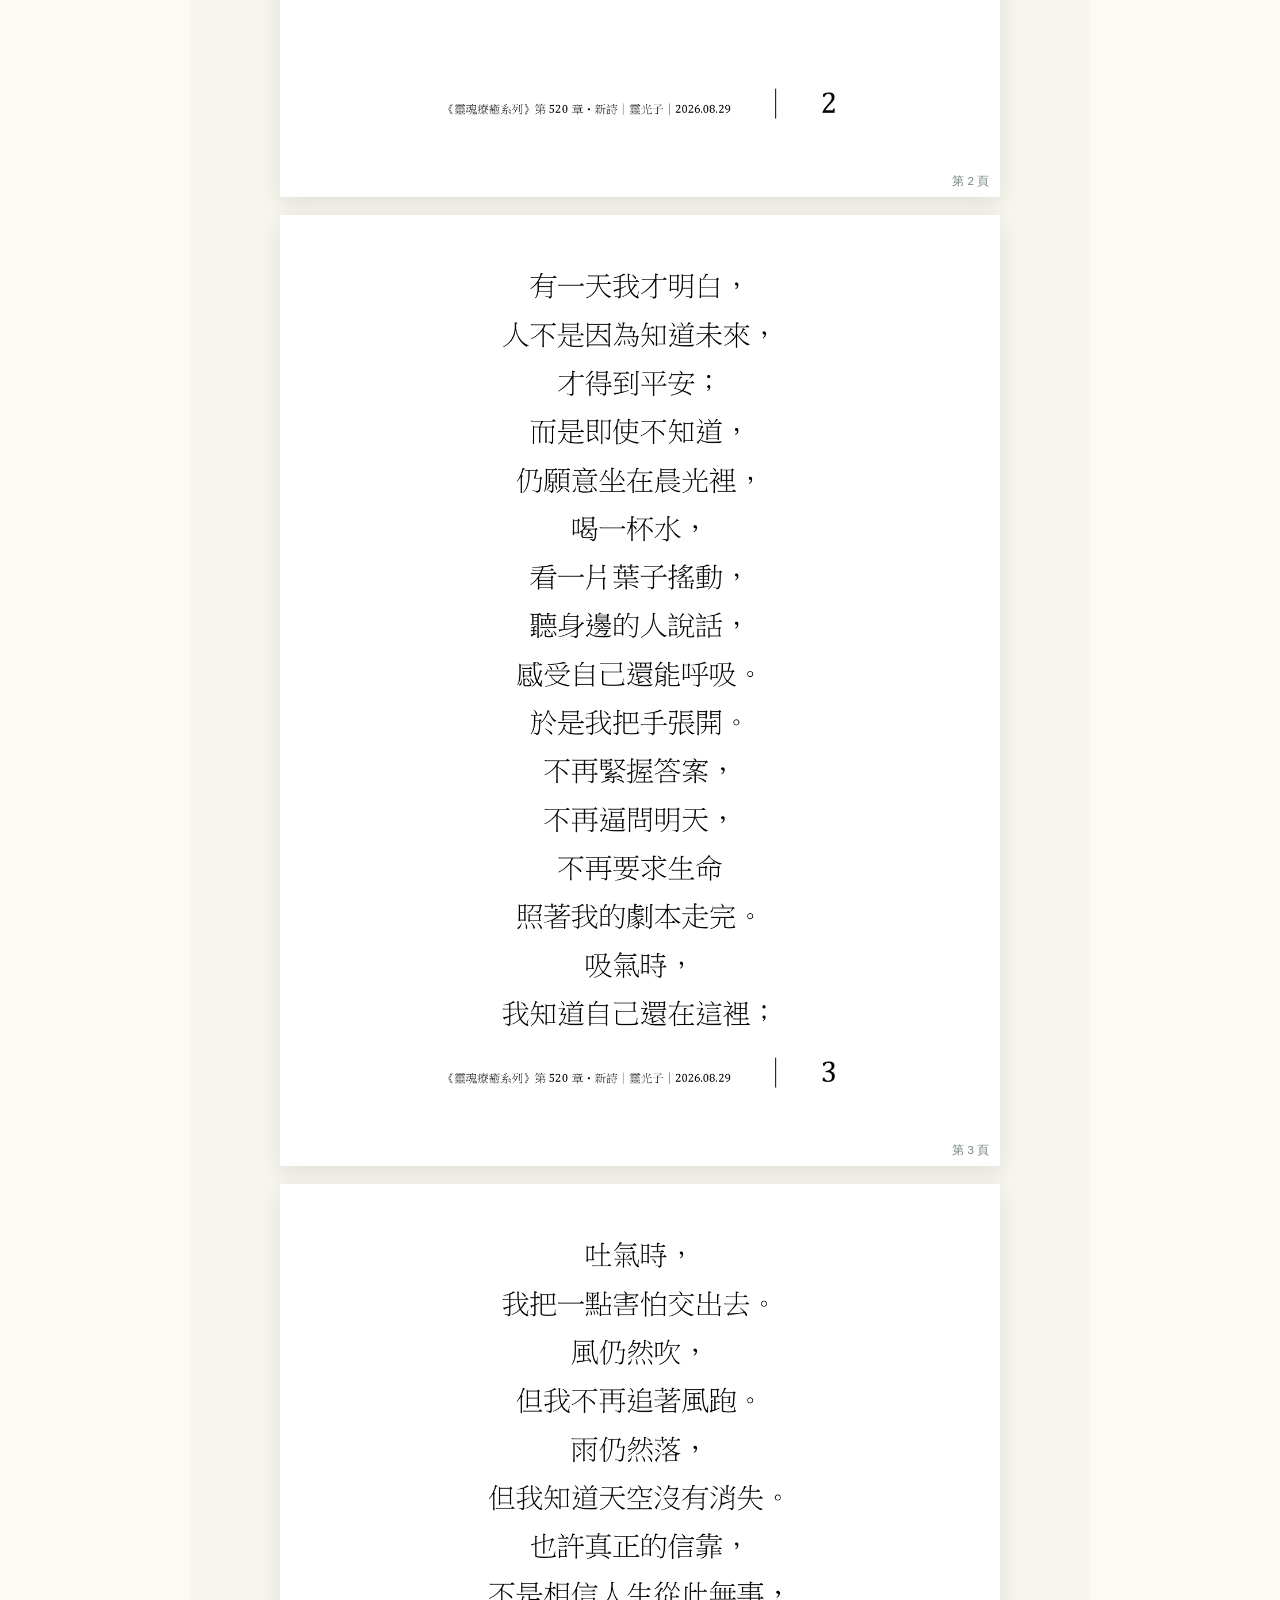
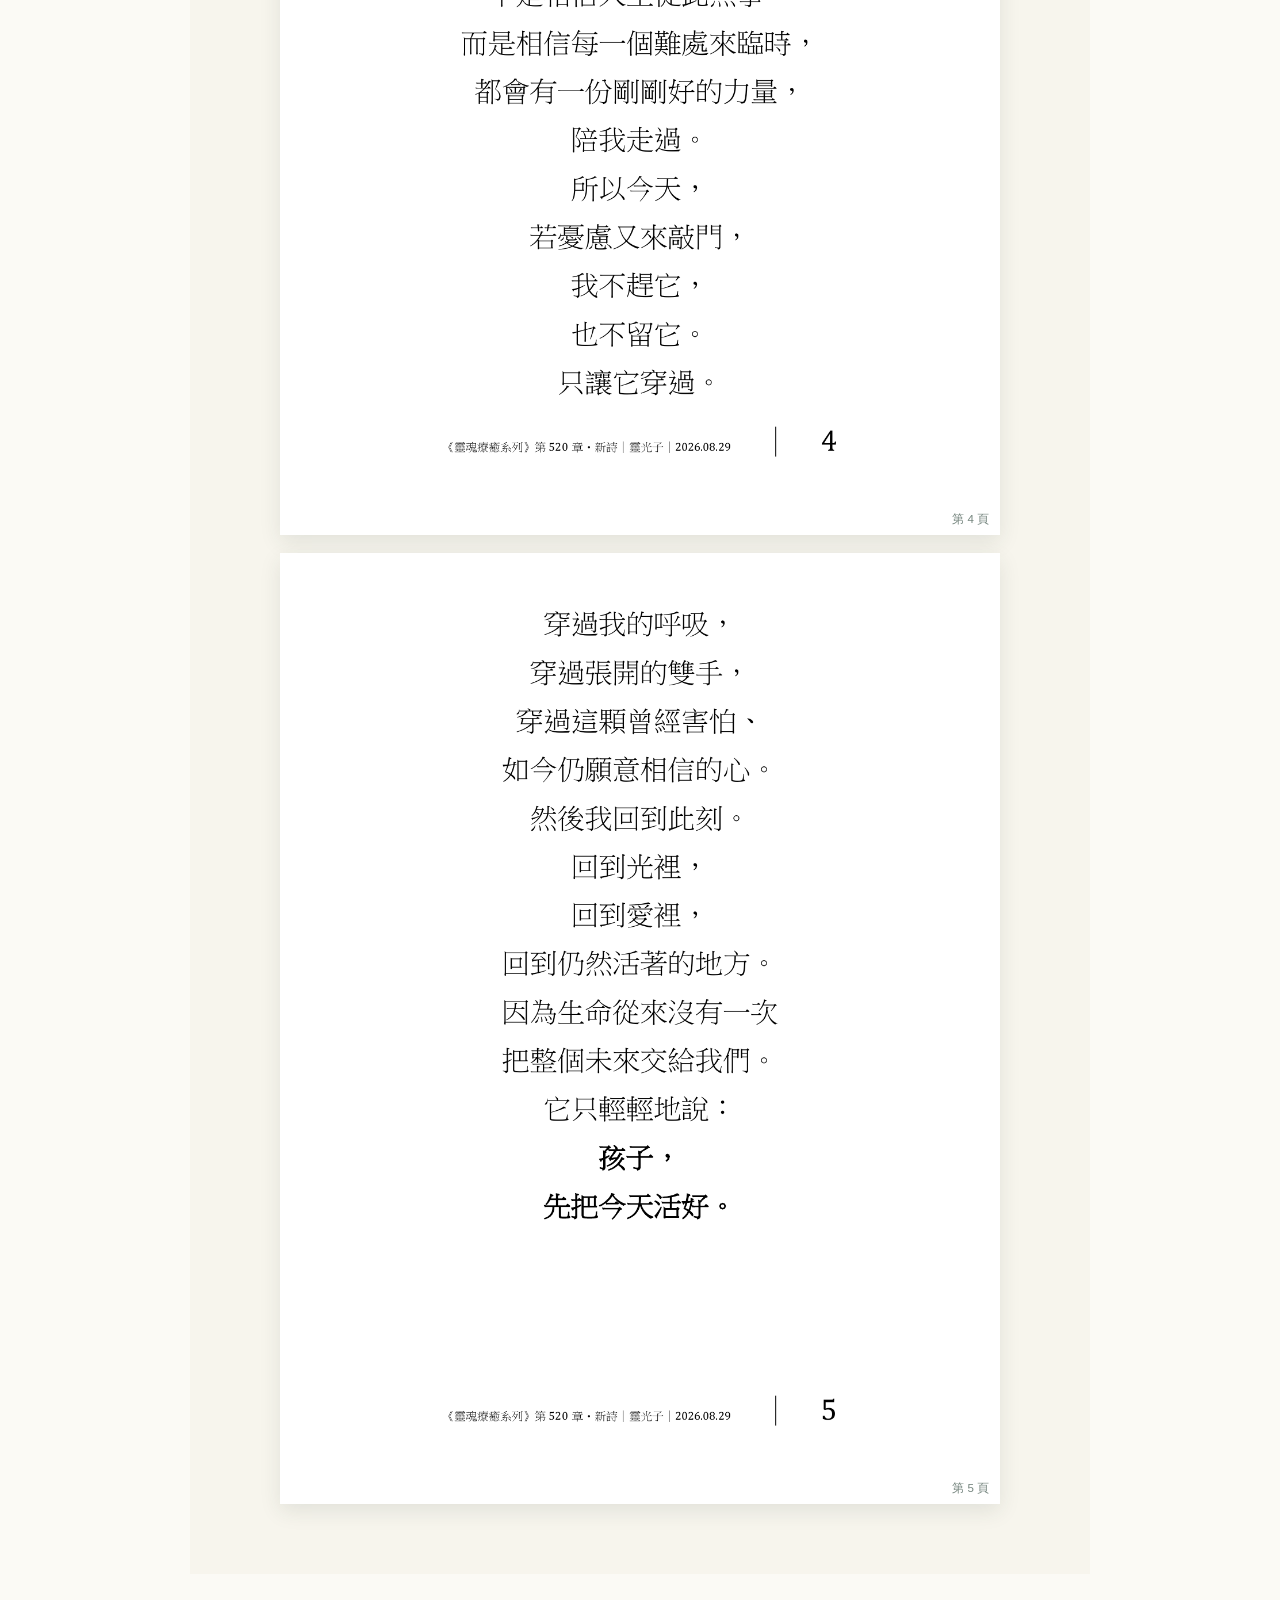
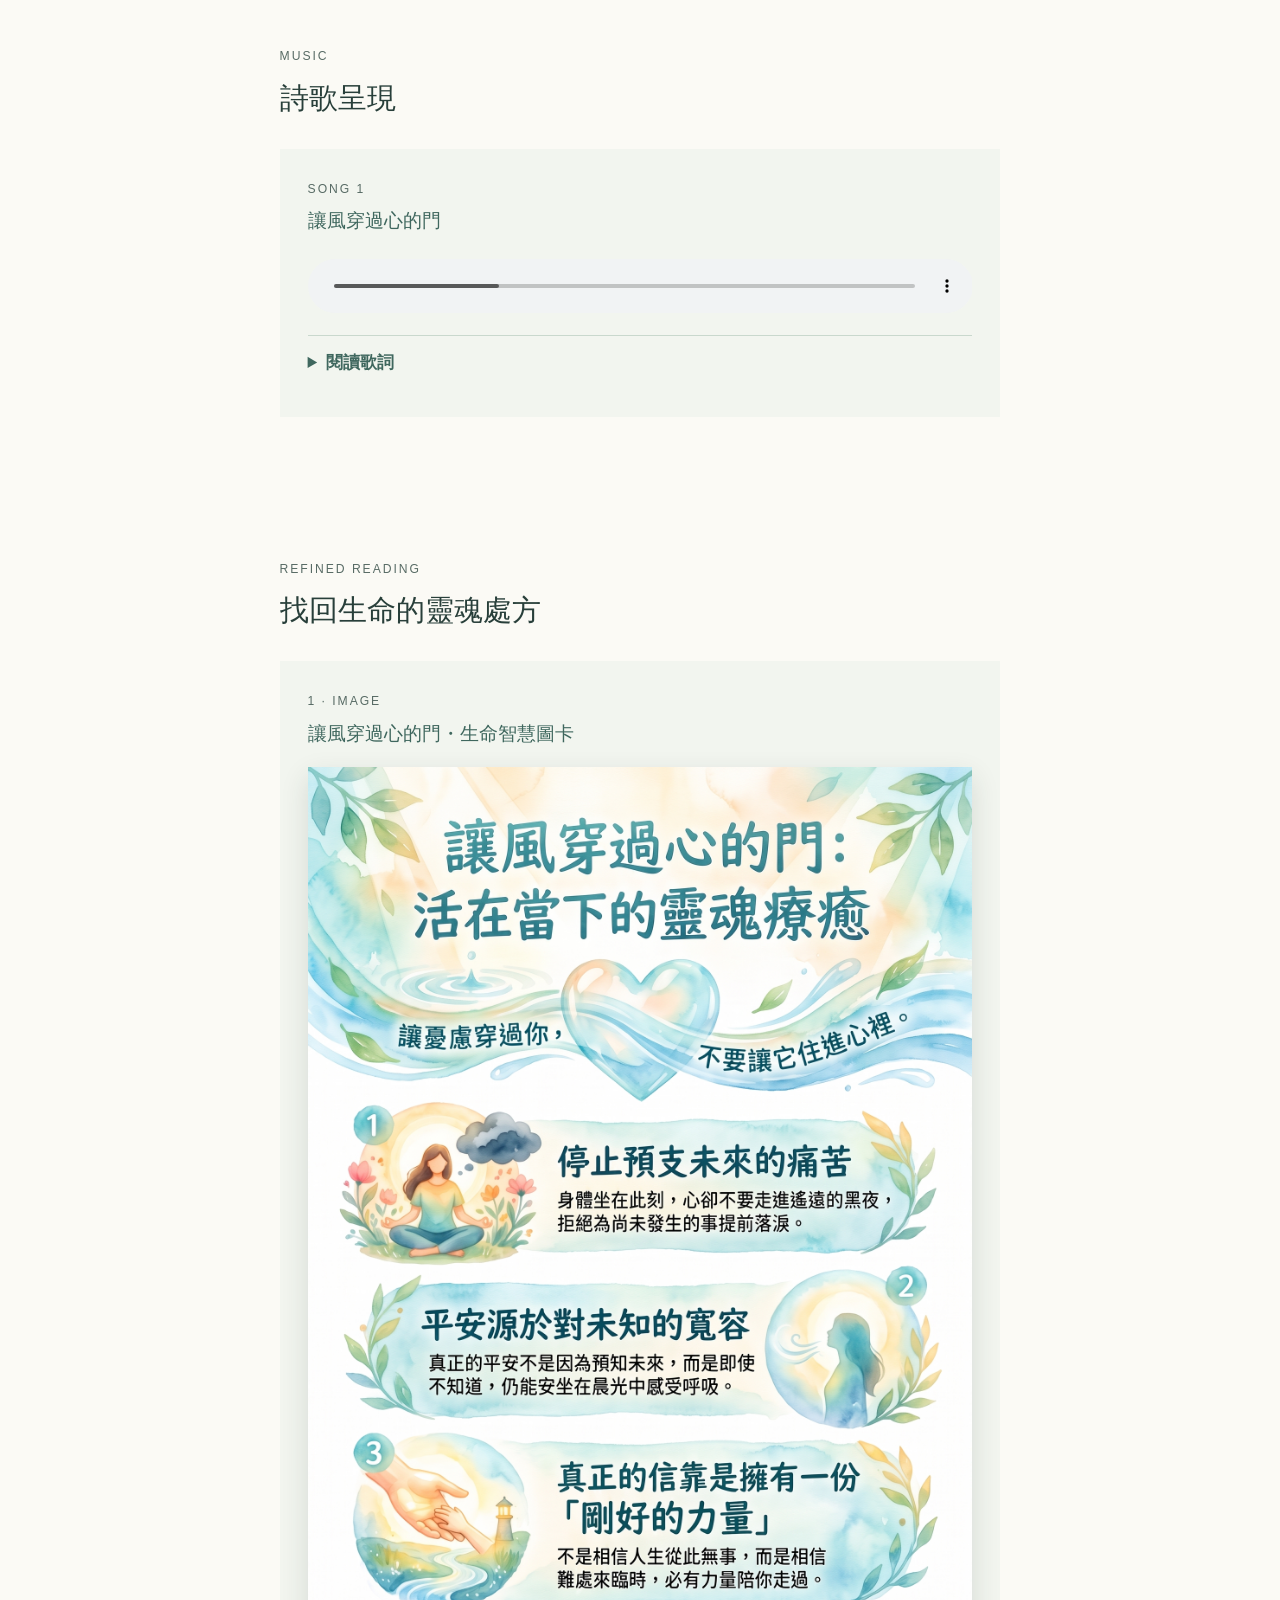
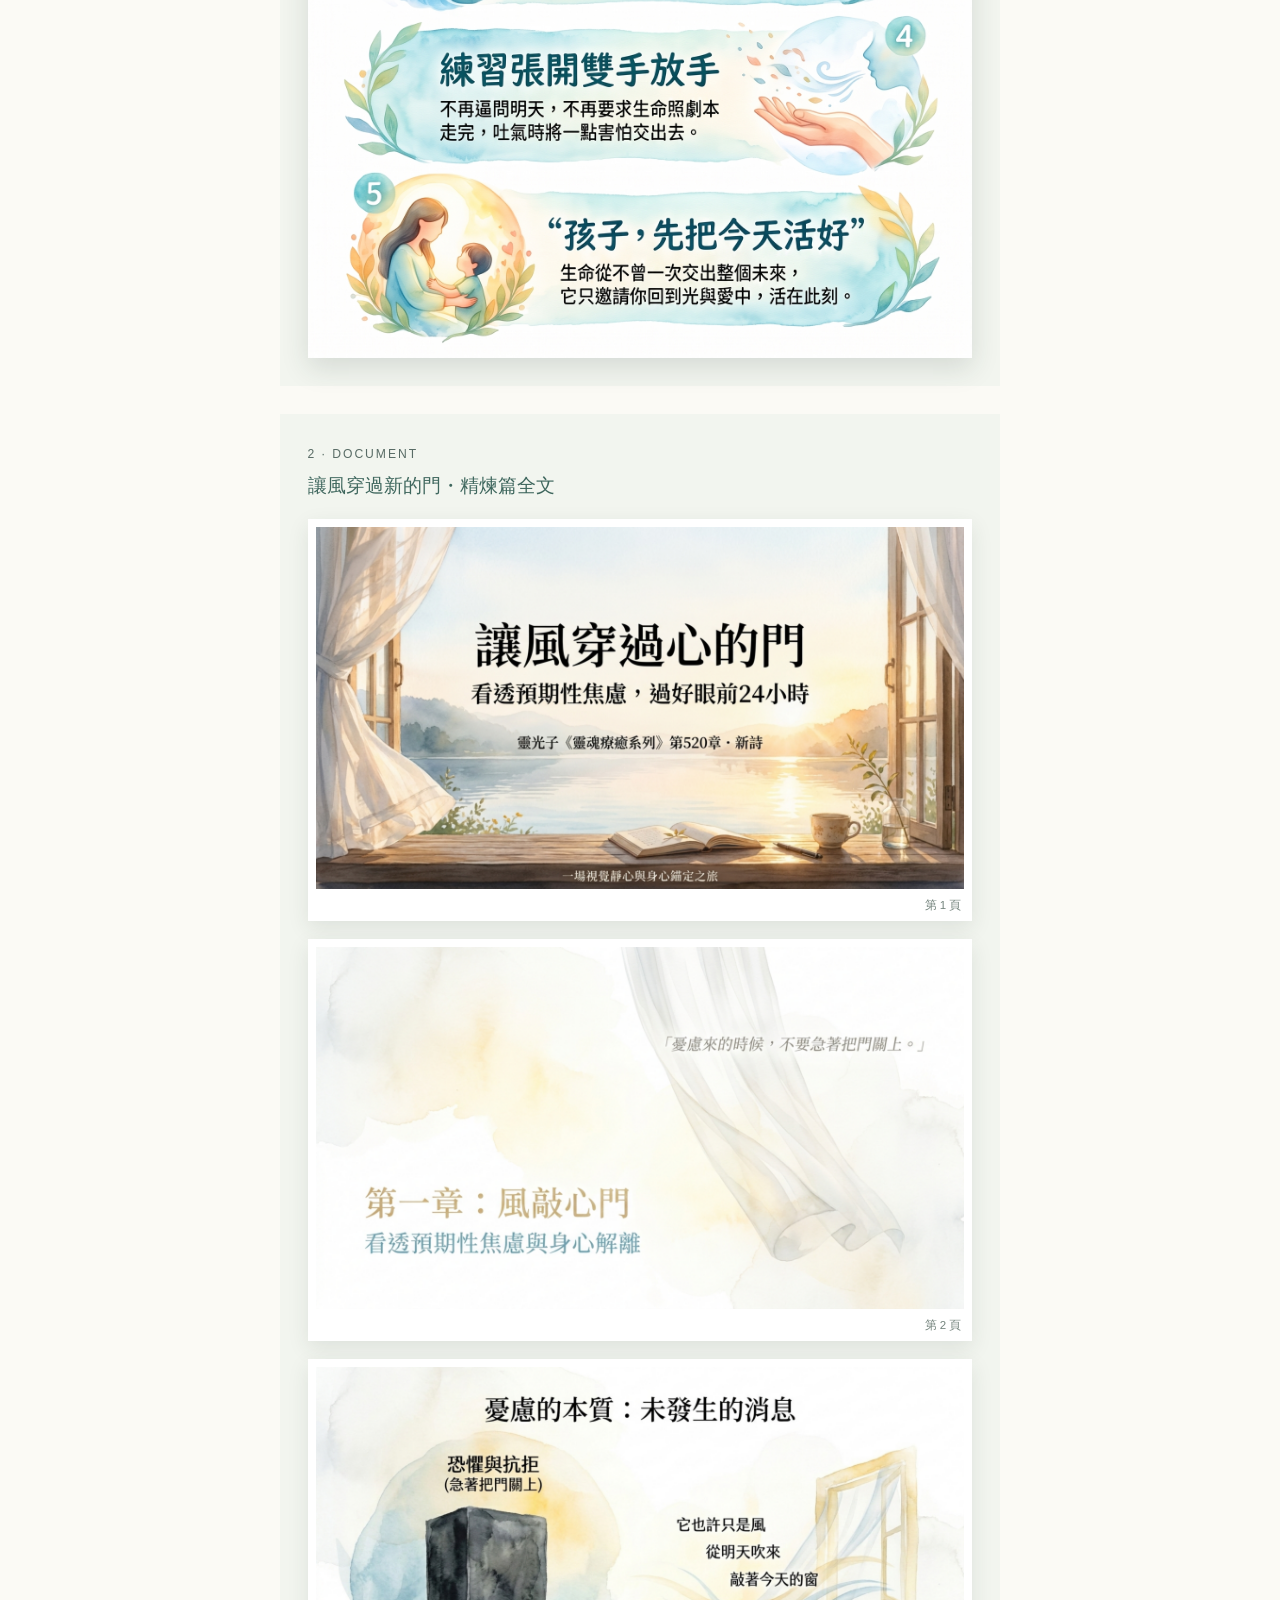
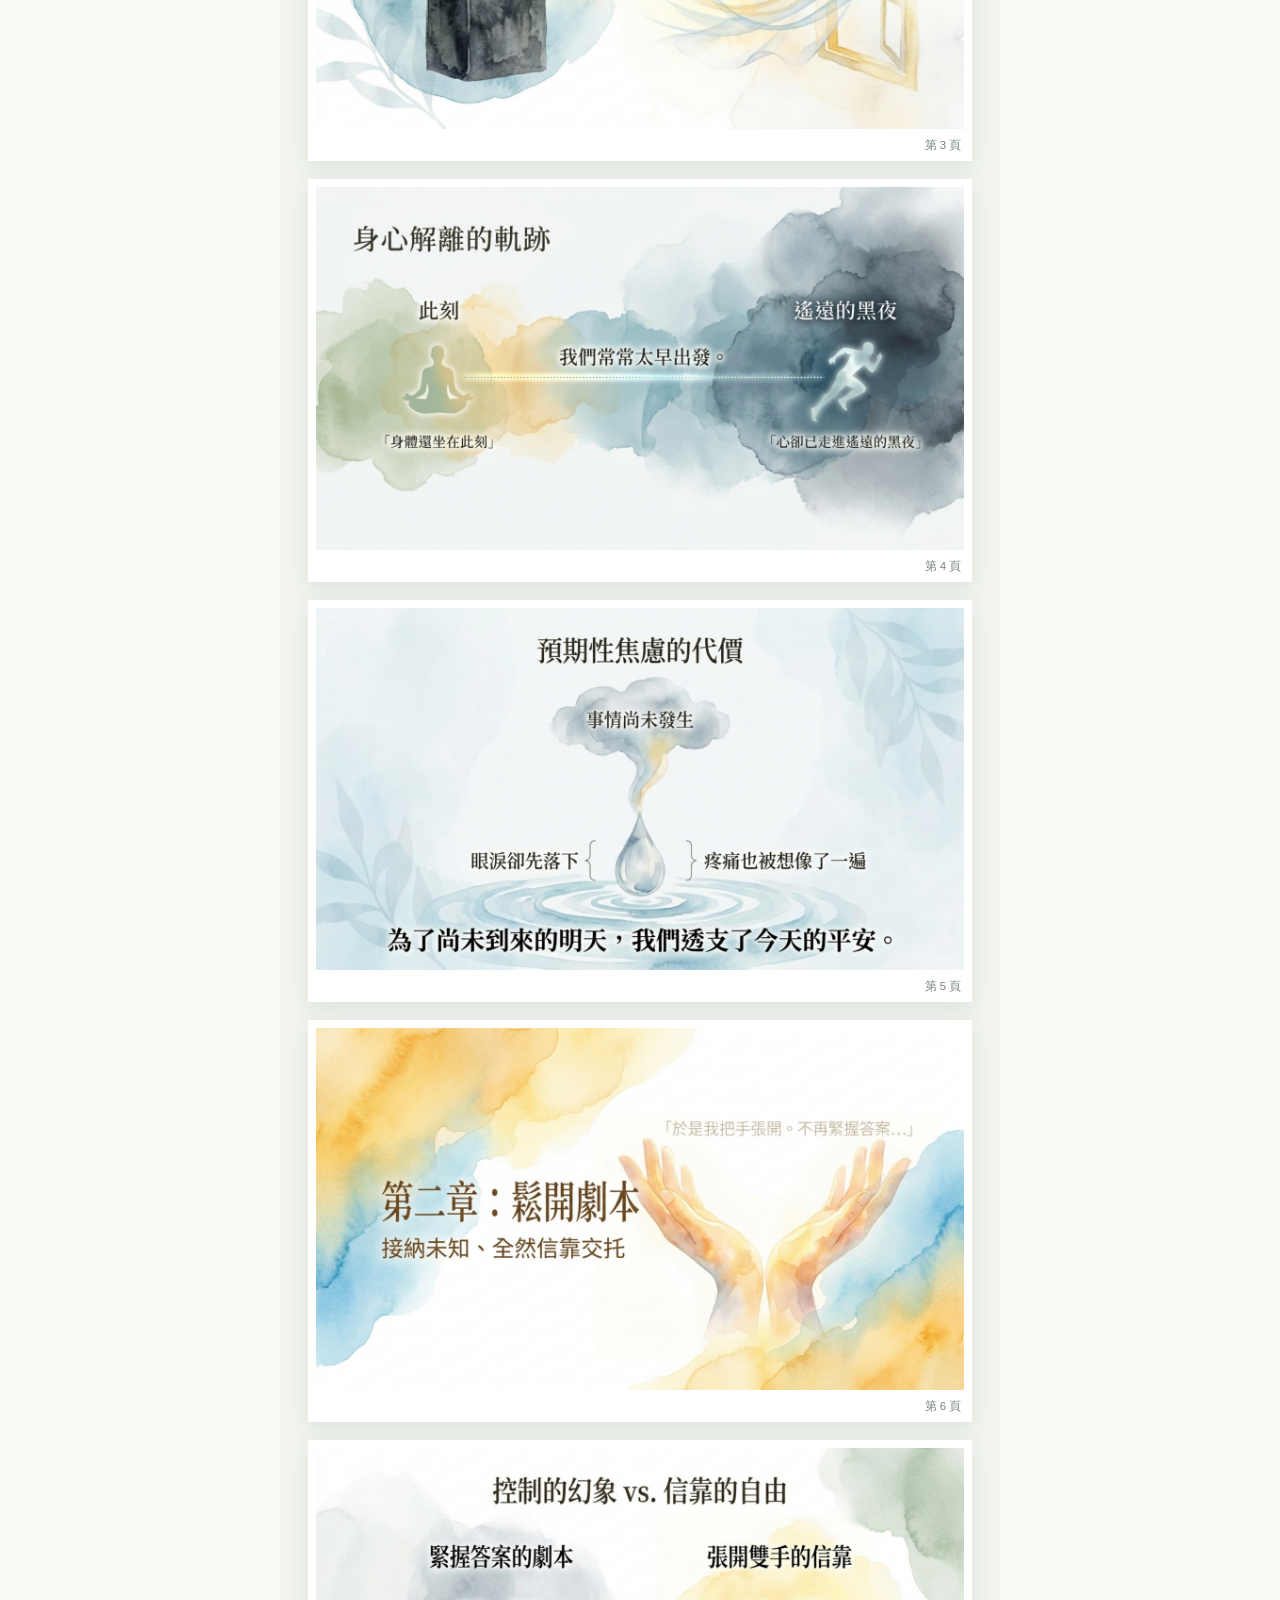
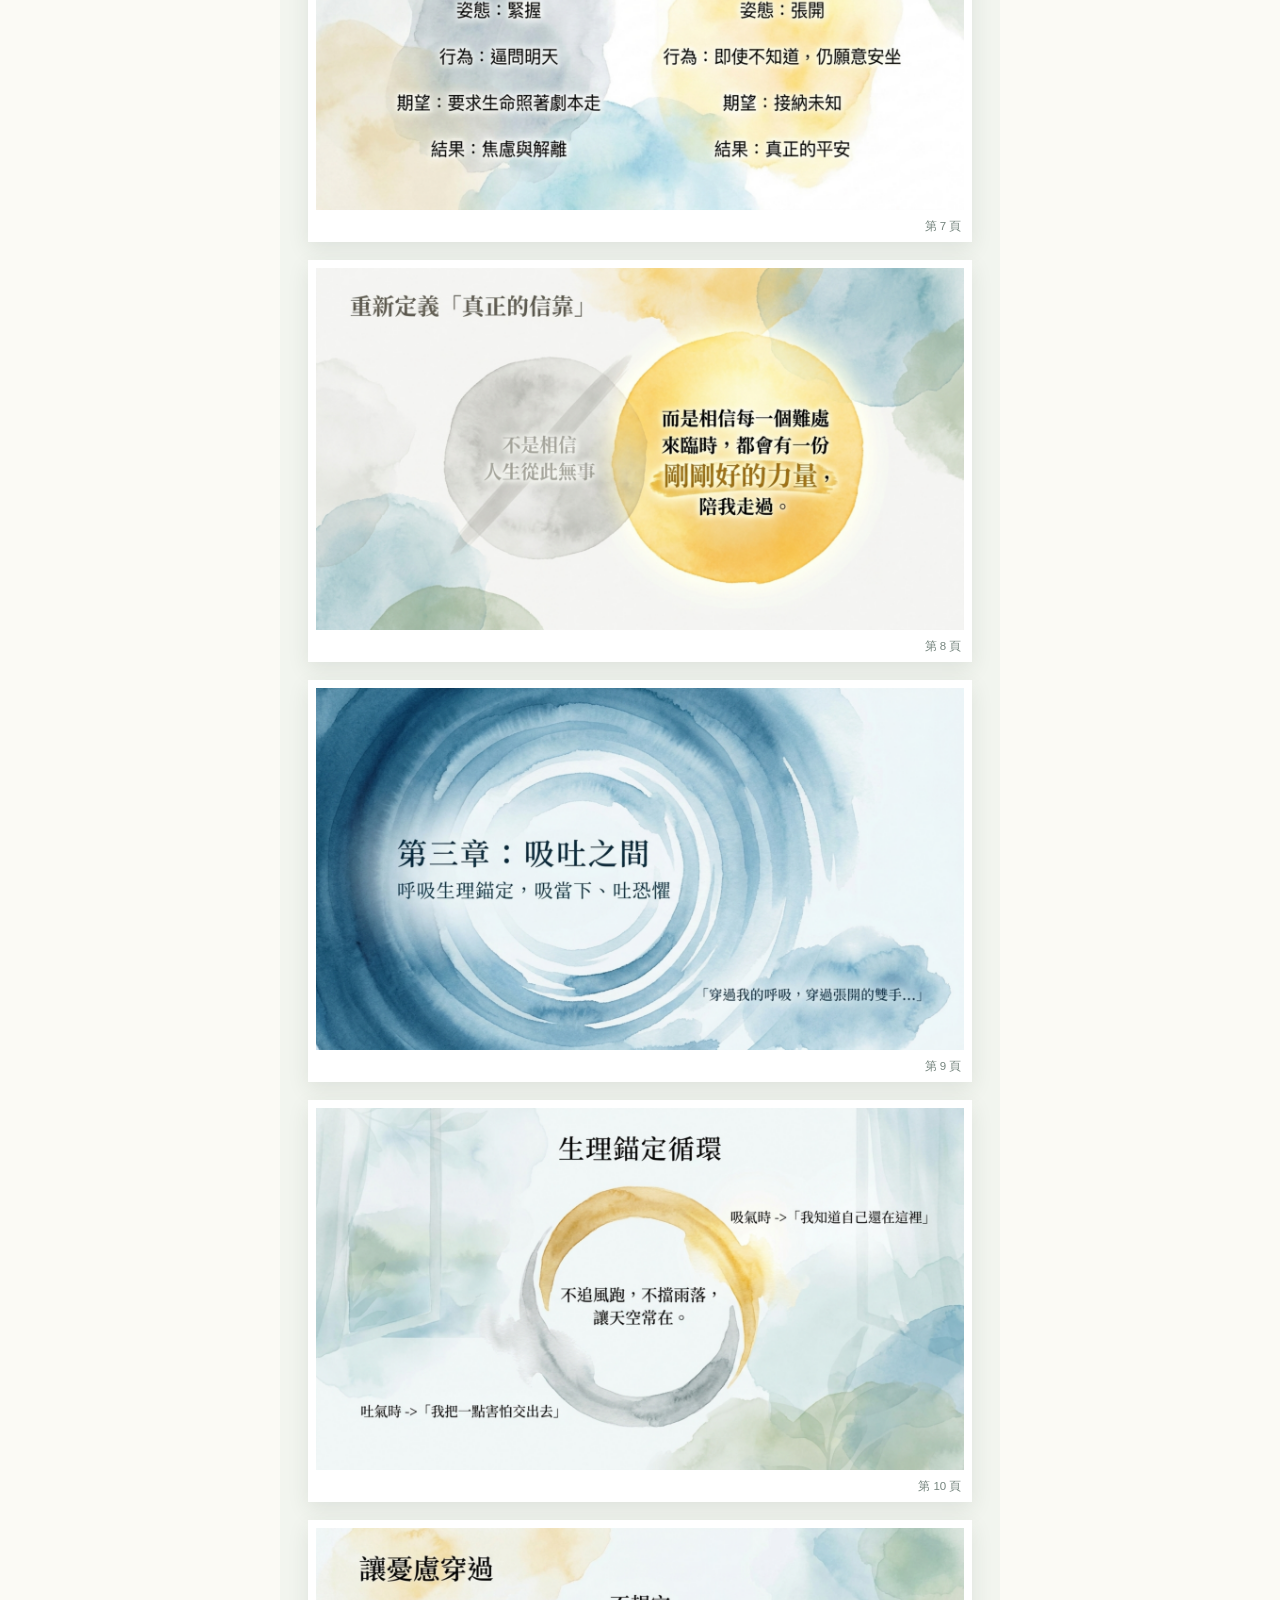
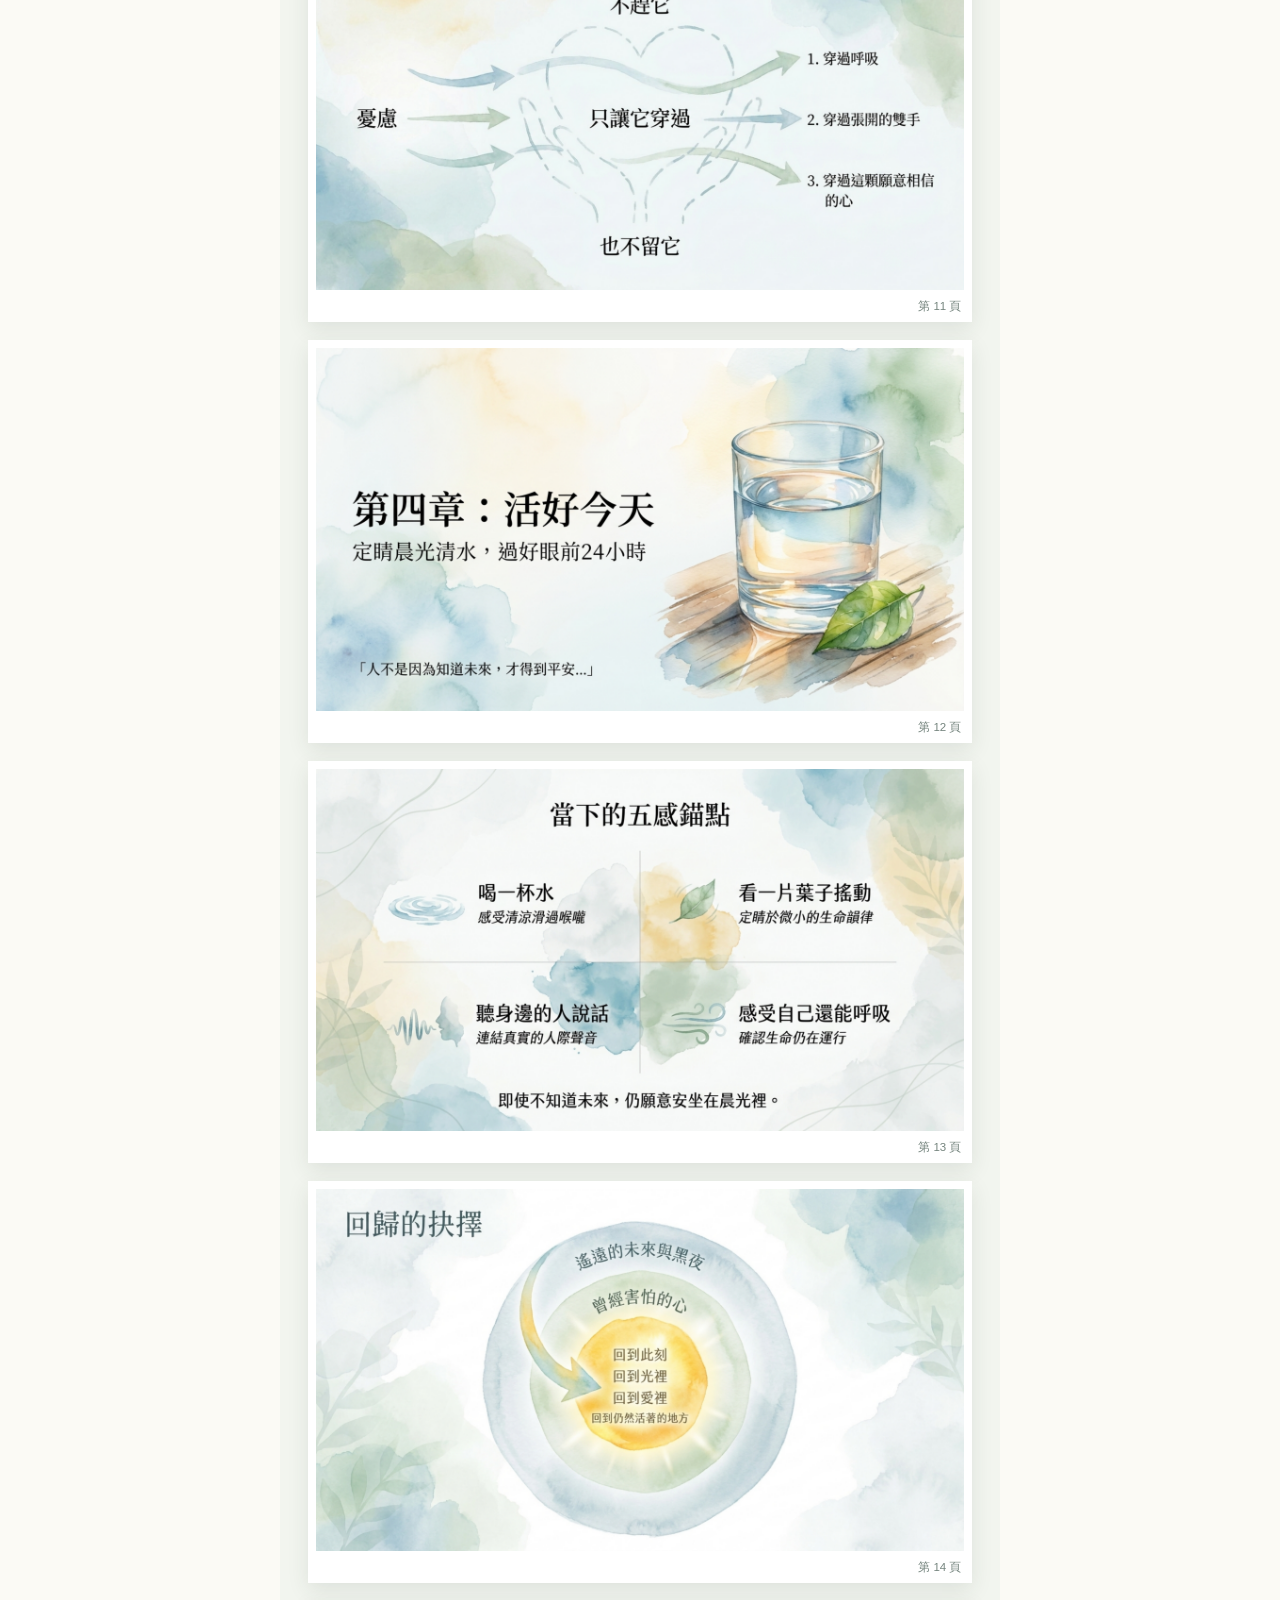
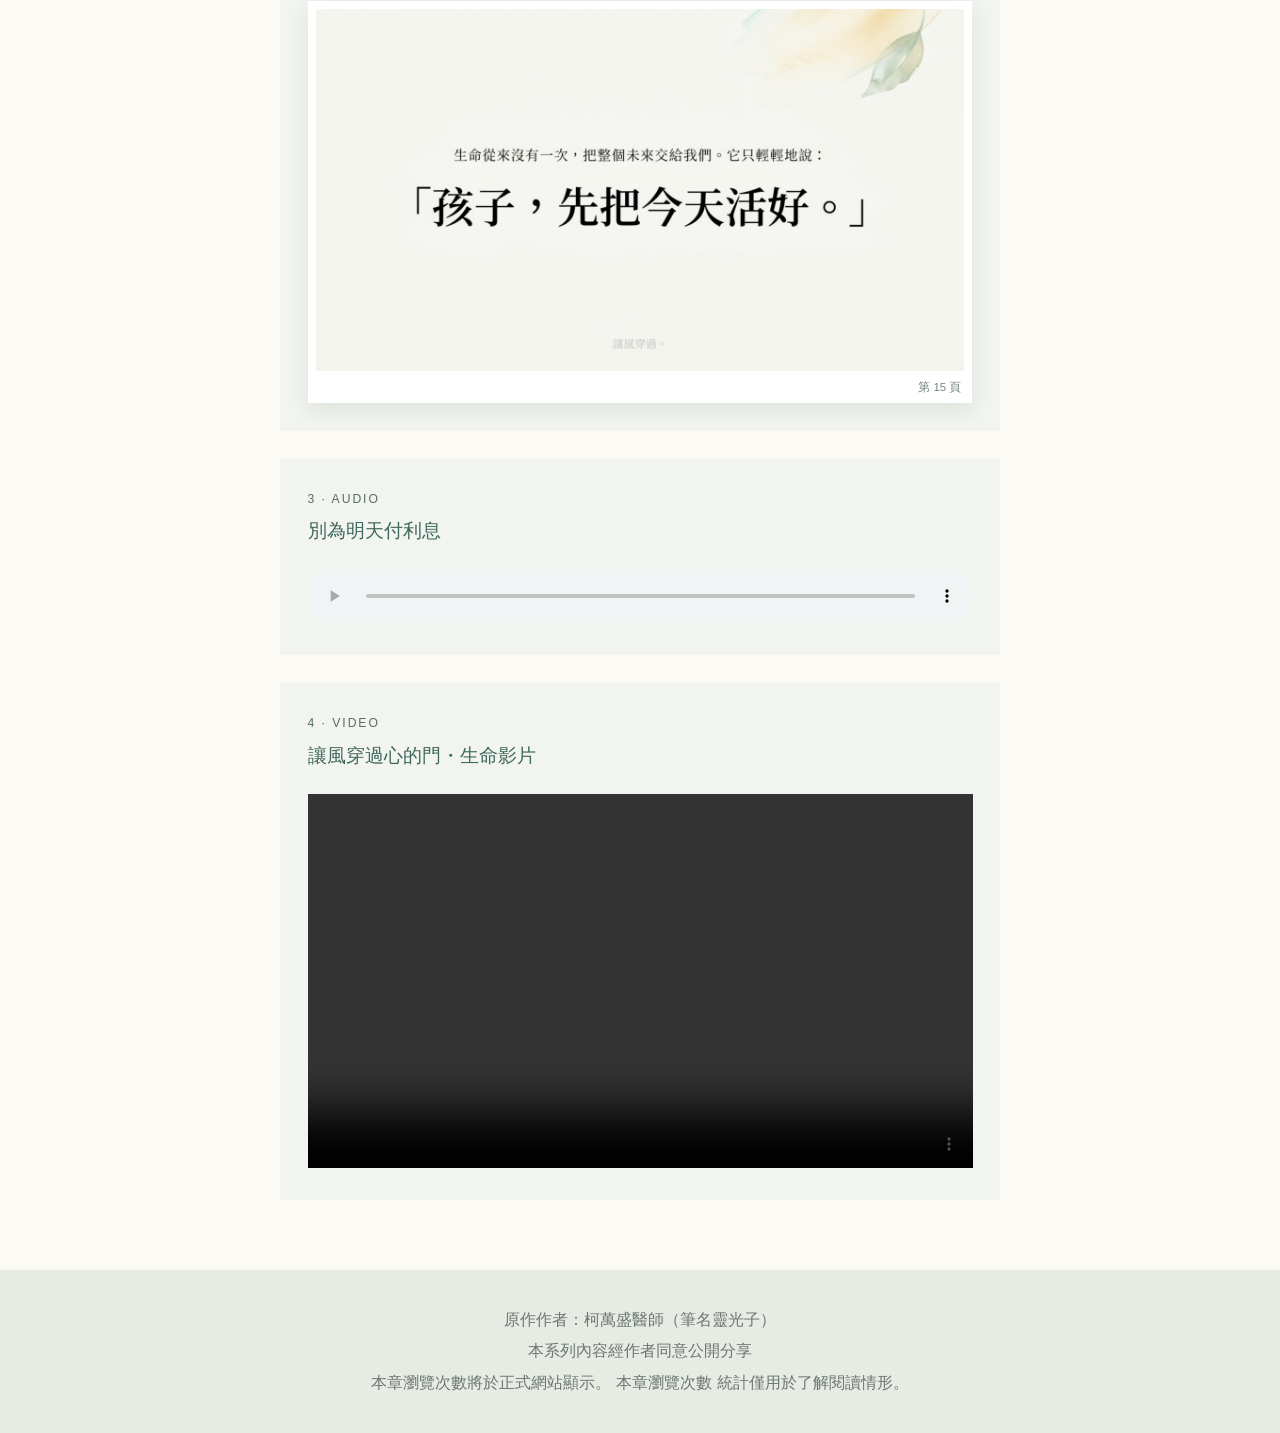
==== commit afc262e9: "Fix mobile first-load chapter navigation" ====
--- a/chapters/520/index.html
+++ b/chapters/520/index.html
@@ -30,10 +30,10 @@
     <main>
       <section class="hero" aria-labelledby="page-title"><img src="assets/主視覺/hero-520.png" alt="敞開的心門與隨風飄動的紗簾，象徵讓憂慮經過而不停留" class="hero-image"><div class="hero-shade"></div><div class="hero-copy"><p class="eyebrow">SOUL HEALING SERIES · CHAPTER 520</p><h1 id="page-title">讓風穿過心的門</h1><p class="tagline">讓憂慮穿過你，不要讓它住進心裡</p></div></section>
 <nav class="entry-nav" id="entry-520" aria-label="本章閱讀方式"><p>選擇你的閱讀方式</p><div class="entry-list"><a class="entry active" data-entry href="#original-520" aria-current="true"><b>原圖文</b><small>閱讀柯醫師原作</small></a><a class="entry" data-entry href="#song-520"><b>詩歌呈現</b><small>聆聽本章詩歌</small></a><a class="entry" data-entry href="#refined-520"><b>精煉篇</b><small>找回生命的處方</small></a></div></nav>
-<section class="original-intro" id="original-520"><div class="content two-col"><img src="assets/原圖文/讓風穿過心的門.png" alt="讓風穿過心的門原圖文封面"><div><p class="eyebrow">ORIGINAL WORDS</p><h2>靈光子的原圖文</h2><p>讓憂慮穿過你，不要讓它住進心裡</p><a class="primary-button" href="#original-reader-520">線上閱讀原圖文</a><p class="reading-guidance">如需保存或列印，再<a href="assets/原圖文/靈魂療癒系列第520章_新詩_讓風穿過心的門_旗艦版_.pdf" download>下載 PDF 留存</a>。</p></div></div></section><section class="content original-reader" id="original-reader-520"><p class="eyebrow">ORIGINAL WORDS · ONLINE READING</p><h2>原圖文完整閱讀</h2><div class="page-stack" aria-label="原圖文完整閱讀"><figure><img loading="lazy" src="assets/pages/original-520-page-01.png" alt="原圖文第 1 頁"><figcaption>第 1 頁</figcaption></figure><figure><img loading="lazy" src="assets/pages/original-520-page-02.png" alt="原圖文第 2 頁"><figcaption>第 2 頁</figcaption></figure><figure><img loading="lazy" src="assets/pages/original-520-page-03.png" alt="原圖文第 3 頁"><figcaption>第 3 頁</figcaption></figure><figure><img loading="lazy" src="assets/pages/original-520-page-04.png" alt="原圖文第 4 頁"><figcaption>第 4 頁</figcaption></figure><figure><img loading="lazy" src="assets/pages/original-520-page-05.png" alt="原圖文第 5 頁"><figcaption>第 5 頁</figcaption></figure></div></section>
+<section class="original-intro" id="original-520"><div class="content two-col"><img src="assets/原圖文/讓風穿過心的門.png" alt="讓風穿過心的門原圖文封面"><div><p class="eyebrow">ORIGINAL WORDS</p><h2>靈光子的原圖文</h2><p>讓憂慮穿過你，不要讓它住進心裡</p><a class="primary-button" href="#original-reader-520">線上閱讀原圖文</a><p class="reading-guidance">如需保存或列印，再<a href="assets/原圖文/靈魂療癒系列第520章_新詩_讓風穿過心的門_旗艦版_.pdf" download>下載 PDF 留存</a>。</p></div></div></section><section class="content original-reader" id="original-reader-520"><p class="eyebrow">ORIGINAL WORDS · ONLINE READING</p><h2>原圖文完整閱讀</h2><div class="page-stack" aria-label="原圖文完整閱讀"><figure><img loading="lazy" width="1224" height="1584" src="assets/pages/original-520-page-01.png" alt="原圖文第 1 頁"><figcaption>第 1 頁</figcaption></figure><figure><img loading="lazy" width="1224" height="1584" src="assets/pages/original-520-page-02.png" alt="原圖文第 2 頁"><figcaption>第 2 頁</figcaption></figure><figure><img loading="lazy" width="1224" height="1584" src="assets/pages/original-520-page-03.png" alt="原圖文第 3 頁"><figcaption>第 3 頁</figcaption></figure><figure><img loading="lazy" width="1224" height="1584" src="assets/pages/original-520-page-04.png" alt="原圖文第 4 頁"><figcaption>第 4 頁</figcaption></figure><figure><img loading="lazy" width="1224" height="1584" src="assets/pages/original-520-page-05.png" alt="原圖文第 5 頁"><figcaption>第 5 頁</figcaption></figure></div></section>
 <section class="content song-section" id="song-520"><p class="eyebrow">MUSIC</p><h2>詩歌呈現</h2><div class="song-list"><article class="song-card"><p class="eyebrow">SONG 1</p><h3>讓風穿過心的門</h3><audio controls preload="metadata" data-title="讓風穿過心的門" src="assets/詩歌創作/讓風穿過心的門.mp3">你的瀏覽器不支援音訊播放。</audio><details class="lyrics"><summary>閱讀歌詞</summary><div class="lyrics-copy" aria-label="讓風穿過心的門歌詞"><p>[Title: 讓風穿過心的門]<br>[Male Vocal - Verse 1]<br>憂慮來的時候<br>我不急著把門關上<br>它或許只是風<br>從明天輕輕吹來<br>事情還未發生<br>眼淚卻先落下<br>我的心已走進<br>遙遠黑夜裡啊<br>[Male Vocal - Pre-Chorus]<br>主啊，我不再逼問明天<br>不再緊握所有答案<br>在晨光裡深深呼吸<br>知道祢仍與我同在<br>[Male Lead - Chorus]<br>讓風穿過心的門<br>讓害怕交在祢手中<br>我不追著風奔跑<br>因祢是我安穩的歸宿<br>讓風穿過心的門<br>穿過張開的雙手<br>回到光裡，回到愛裡<br>回到祢所賜的此刻<br>[Male Vocal - Verse 2]<br>喝一杯平凡的水<br>看一片葉子搖動<br>聽身邊的人說話<br>感受自己還能呼吸<br>雨仍然落下來<br>天空卻沒有消失<br>我知道每個難處<br>祢都不曾缺席<br>[Male Vocal - Pre-Chorus]<br>主啊，我不再逼問明天<br>不再要求生命照劇本<br>吸氣，知道我還在這裡<br>吐氣，把恐懼交給祢<br>[Male Lead with Soft Female Harmony - Chorus]<br>讓風穿過心的門<br>讓害怕交在祢手中<br>我不追著風奔跑</p>
 <p>因祢是我安穩的歸宿<br>讓風穿過心的門<br>穿過張開的雙手<br>回到光裡，回到愛裡<br>回到祢所賜的此刻<br>[Female Harmony - Echo]<br>回到光裡，回到愛裡<br>回到祢所賜的此刻<br>[Male Vocal - Bridge Opening]<br>不是人生從此無事<br>才叫作信靠<br>而是風雨來到之時<br>祢給我剛剛好的力量<br>一步一步陪我走過<br>一夜一夜守護我<br>在未知的明天以前<br>祢先與我在今天<br>[Female Response Harmony - Bridge Ending]<br>祢先與我在今天<br>祢從未離開我身邊<br>[Male Lead with Female Harmony and Choir - Final Chorus]<br>讓風穿過心的門<br>我不趕它，也不留它<br>讓它穿過我的呼吸<br>穿過仍願相信的心<br>回到光裡，回到愛裡<br>回到仍然活著的地方<br>祢輕輕對我說<br>孩子，先把今天活好<br>[Male Vocal - Outro]<br>孩子，先把今天活好<br>因為祢就在今天<br>[Soft Female Harmony - Outro]<br>祢就在今天<br>祢就在今天</p></div></details></article></div></section>
-<section class="content refined-section" id="refined-520"><p class="eyebrow">REFINED READING</p><h2>找回生命的靈魂處方</h2><div class="reading-sequence"><article class="reading-block"><p class="eyebrow">1 · IMAGE</p><h3>讓風穿過心的門・生命智慧圖卡</h3><img class="wisdom-image" src="assets/精煉篇_找回生命的靈魂處方/520_讓風穿過心的門(摘要).png" alt="讓風穿過心的門・生命智慧圖卡"></article><article class="reading-block"><p class="eyebrow">2 · DOCUMENT</p><h3>讓風穿過新的門・精煉篇全文</h3><div class="page-stack" aria-label="精煉篇全文"><figure><img loading="lazy" src="assets/pages/refined-520-2-page-01.png" alt="讓風穿過新的門・精煉篇全文第 1 頁"><figcaption>第 1 頁</figcaption></figure><figure><img loading="lazy" src="assets/pages/refined-520-2-page-02.png" alt="讓風穿過新的門・精煉篇全文第 2 頁"><figcaption>第 2 頁</figcaption></figure><figure><img loading="lazy" src="assets/pages/refined-520-2-page-03.png" alt="讓風穿過新的門・精煉篇全文第 3 頁"><figcaption>第 3 頁</figcaption></figure><figure><img loading="lazy" src="assets/pages/refined-520-2-page-04.png" alt="讓風穿過新的門・精煉篇全文第 4 頁"><figcaption>第 4 頁</figcaption></figure><figure><img loading="lazy" src="assets/pages/refined-520-2-page-05.png" alt="讓風穿過新的門・精煉篇全文第 5 頁"><figcaption>第 5 頁</figcaption></figure><figure><img loading="lazy" src="assets/pages/refined-520-2-page-06.png" alt="讓風穿過新的門・精煉篇全文第 6 頁"><figcaption>第 6 頁</figcaption></figure><figure><img loading="lazy" src="assets/pages/refined-520-2-page-07.png" alt="讓風穿過新的門・精煉篇全文第 7 頁"><figcaption>第 7 頁</figcaption></figure><figure><img loading="lazy" src="assets/pages/refined-520-2-page-08.png" alt="讓風穿過新的門・精煉篇全文第 8 頁"><figcaption>第 8 頁</figcaption></figure><figure><img loading="lazy" src="assets/pages/refined-520-2-page-09.png" alt="讓風穿過新的門・精煉篇全文第 9 頁"><figcaption>第 9 頁</figcaption></figure><figure><img loading="lazy" src="assets/pages/refined-520-2-page-10.png" alt="讓風穿過新的門・精煉篇全文第 10 頁"><figcaption>第 10 頁</figcaption></figure><figure><img loading="lazy" src="assets/pages/refined-520-2-page-11.png" alt="讓風穿過新的門・精煉篇全文第 11 頁"><figcaption>第 11 頁</figcaption></figure><figure><img loading="lazy" src="assets/pages/refined-520-2-page-12.png" alt="讓風穿過新的門・精煉篇全文第 12 頁"><figcaption>第 12 頁</figcaption></figure><figure><img loading="lazy" src="assets/pages/refined-520-2-page-13.png" alt="讓風穿過新的門・精煉篇全文第 13 頁"><figcaption>第 13 頁</figcaption></figure><figure><img loading="lazy" src="assets/pages/refined-520-2-page-14.png" alt="讓風穿過新的門・精煉篇全文第 14 頁"><figcaption>第 14 頁</figcaption></figure><figure><img loading="lazy" src="assets/pages/refined-520-2-page-15.png" alt="讓風穿過新的門・精煉篇全文第 15 頁"><figcaption>第 15 頁</figcaption></figure></div></article><article class="reading-block"><p class="eyebrow">3 · AUDIO</p><h3>別為明天付利息</h3><audio controls preload="metadata" data-title="別為明天付利息" src="assets/精煉篇_找回生命的靈魂處方/520_別為明天付利息(PODCAST).m4a">你的瀏覽器不支援音訊播放。</audio></article><article class="reading-block"><p class="eyebrow">4 · VIDEO</p><h3>讓風穿過心的門・生命影片</h3><video controls preload="metadata" data-title="讓風穿過心的門・生命影片" src="assets/精煉篇_找回生命的靈魂處方/520_讓風穿過心的門(影片).mp4">你的瀏覽器不支援影片播放。</video></article></div></section>
+<section class="content refined-section" id="refined-520"><p class="eyebrow">REFINED READING</p><h2>找回生命的靈魂處方</h2><div class="reading-sequence"><article class="reading-block"><p class="eyebrow">1 · IMAGE</p><h3>讓風穿過心的門・生命智慧圖卡</h3><img class="wisdom-image" src="assets/精煉篇_找回生命的靈魂處方/520_讓風穿過心的門(摘要).png" alt="讓風穿過心的門・生命智慧圖卡"></article><article class="reading-block"><p class="eyebrow">2 · DOCUMENT</p><h3>讓風穿過新的門・精煉篇全文</h3><div class="page-stack" aria-label="精煉篇全文"><figure><img loading="lazy" width="2752" height="1536" src="assets/pages/refined-520-2-page-01.png" alt="讓風穿過新的門・精煉篇全文第 1 頁"><figcaption>第 1 頁</figcaption></figure><figure><img loading="lazy" width="2752" height="1536" src="assets/pages/refined-520-2-page-02.png" alt="讓風穿過新的門・精煉篇全文第 2 頁"><figcaption>第 2 頁</figcaption></figure><figure><img loading="lazy" width="2752" height="1536" src="assets/pages/refined-520-2-page-03.png" alt="讓風穿過新的門・精煉篇全文第 3 頁"><figcaption>第 3 頁</figcaption></figure><figure><img loading="lazy" width="2752" height="1536" src="assets/pages/refined-520-2-page-04.png" alt="讓風穿過新的門・精煉篇全文第 4 頁"><figcaption>第 4 頁</figcaption></figure><figure><img loading="lazy" width="2752" height="1536" src="assets/pages/refined-520-2-page-05.png" alt="讓風穿過新的門・精煉篇全文第 5 頁"><figcaption>第 5 頁</figcaption></figure><figure><img loading="lazy" width="2752" height="1536" src="assets/pages/refined-520-2-page-06.png" alt="讓風穿過新的門・精煉篇全文第 6 頁"><figcaption>第 6 頁</figcaption></figure><figure><img loading="lazy" width="2752" height="1536" src="assets/pages/refined-520-2-page-07.png" alt="讓風穿過新的門・精煉篇全文第 7 頁"><figcaption>第 7 頁</figcaption></figure><figure><img loading="lazy" width="2752" height="1536" src="assets/pages/refined-520-2-page-08.png" alt="讓風穿過新的門・精煉篇全文第 8 頁"><figcaption>第 8 頁</figcaption></figure><figure><img loading="lazy" width="2752" height="1536" src="assets/pages/refined-520-2-page-09.png" alt="讓風穿過新的門・精煉篇全文第 9 頁"><figcaption>第 9 頁</figcaption></figure><figure><img loading="lazy" width="2752" height="1536" src="assets/pages/refined-520-2-page-10.png" alt="讓風穿過新的門・精煉篇全文第 10 頁"><figcaption>第 10 頁</figcaption></figure><figure><img loading="lazy" width="2752" height="1536" src="assets/pages/refined-520-2-page-11.png" alt="讓風穿過新的門・精煉篇全文第 11 頁"><figcaption>第 11 頁</figcaption></figure><figure><img loading="lazy" width="2752" height="1536" src="assets/pages/refined-520-2-page-12.png" alt="讓風穿過新的門・精煉篇全文第 12 頁"><figcaption>第 12 頁</figcaption></figure><figure><img loading="lazy" width="2752" height="1536" src="assets/pages/refined-520-2-page-13.png" alt="讓風穿過新的門・精煉篇全文第 13 頁"><figcaption>第 13 頁</figcaption></figure><figure><img loading="lazy" width="2752" height="1536" src="assets/pages/refined-520-2-page-14.png" alt="讓風穿過新的門・精煉篇全文第 14 頁"><figcaption>第 14 頁</figcaption></figure><figure><img loading="lazy" width="2752" height="1536" src="assets/pages/refined-520-2-page-15.png" alt="讓風穿過新的門・精煉篇全文第 15 頁"><figcaption>第 15 頁</figcaption></figure></div></article><article class="reading-block"><p class="eyebrow">3 · AUDIO</p><h3>別為明天付利息</h3><audio controls preload="metadata" data-title="別為明天付利息" src="assets/精煉篇_找回生命的靈魂處方/520_別為明天付利息(PODCAST).m4a">你的瀏覽器不支援音訊播放。</audio></article><article class="reading-block"><p class="eyebrow">4 · VIDEO</p><h3>讓風穿過心的門・生命影片</h3><video controls preload="metadata" data-title="讓風穿過心的門・生命影片" src="assets/精煉篇_找回生命的靈魂處方/520_讓風穿過心的門(影片).mp4">你的瀏覽器不支援影片播放。</video></article></div></section>
     </main>
     <aside class="mini-player" id="mini-player" hidden aria-live="polite"><strong id="mini-player-title">正在播放</strong><button type="button" id="mini-pause">暫停</button><button type="button" id="mini-resume" hidden>繼續</button><button type="button" class="stop" id="mini-stop">停止</button></aside>
     <a class="go-top" href="#entry-520">↑ Go Top</a>
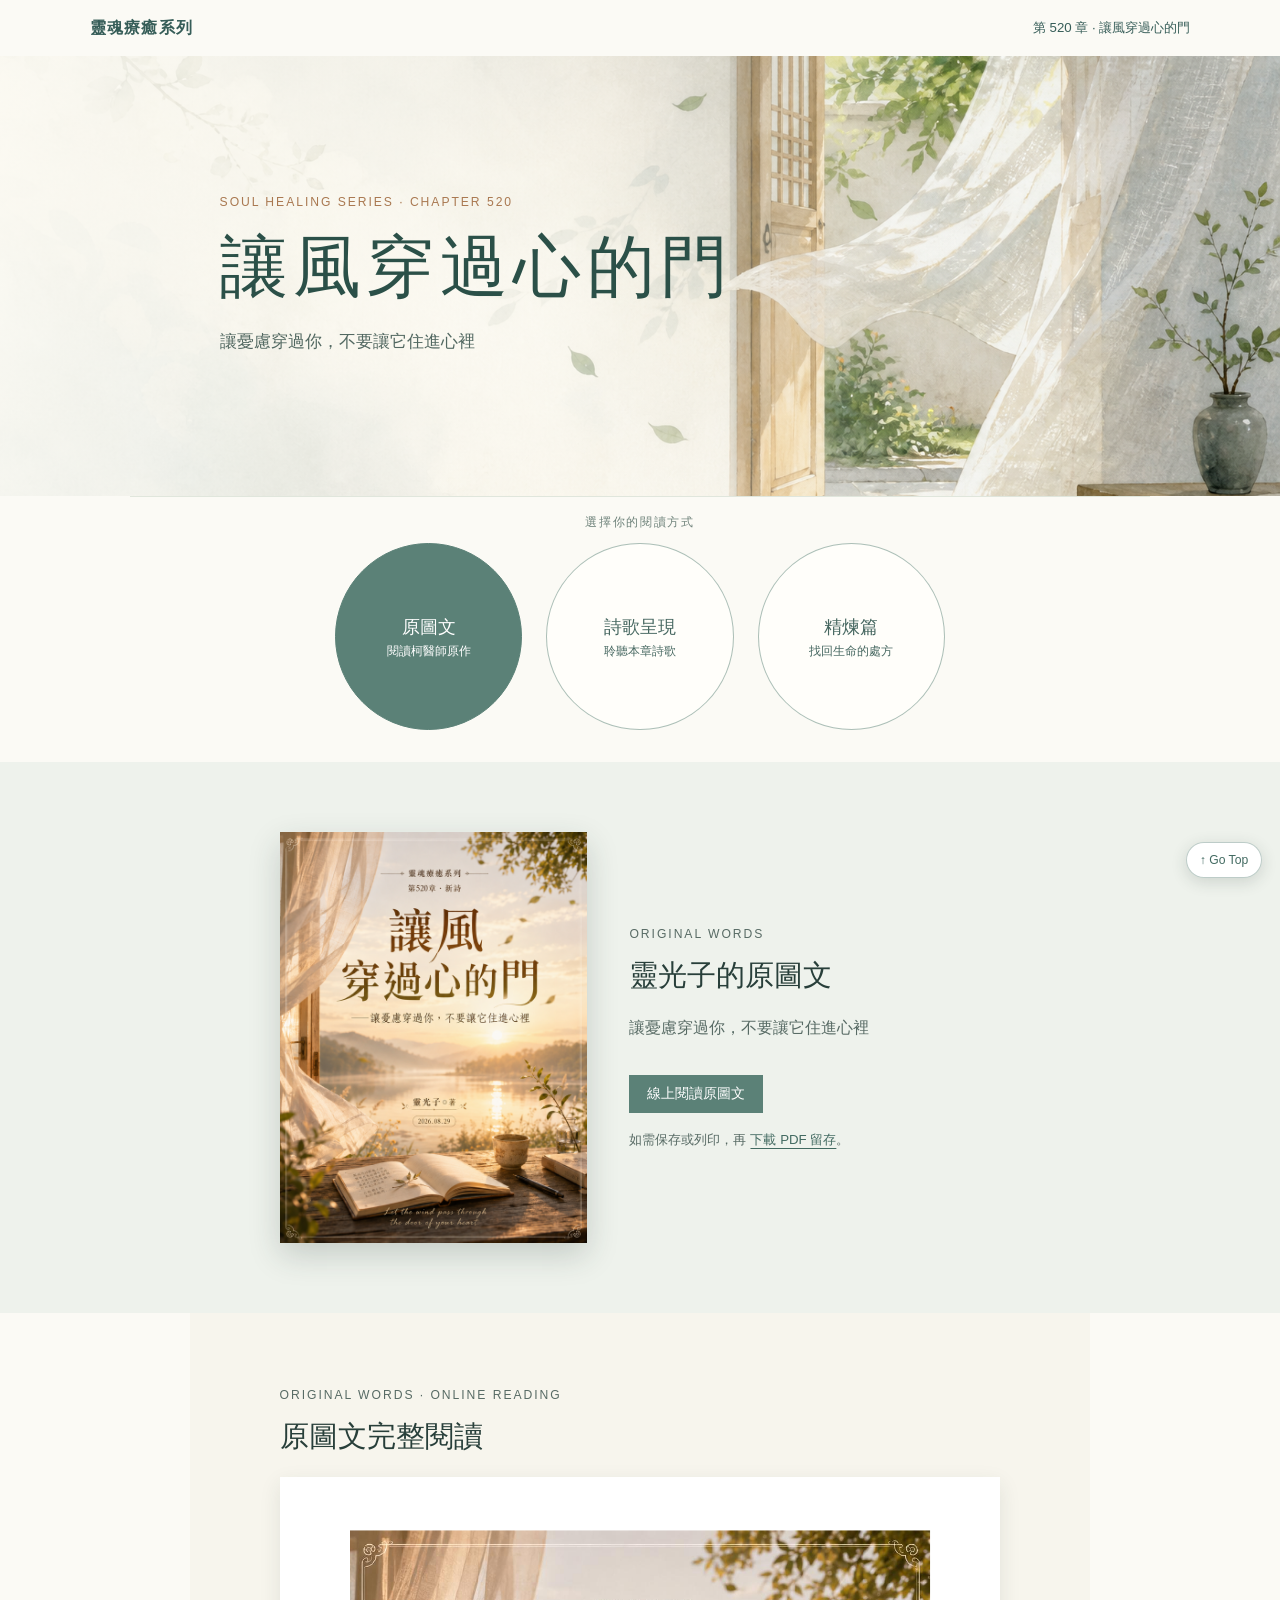
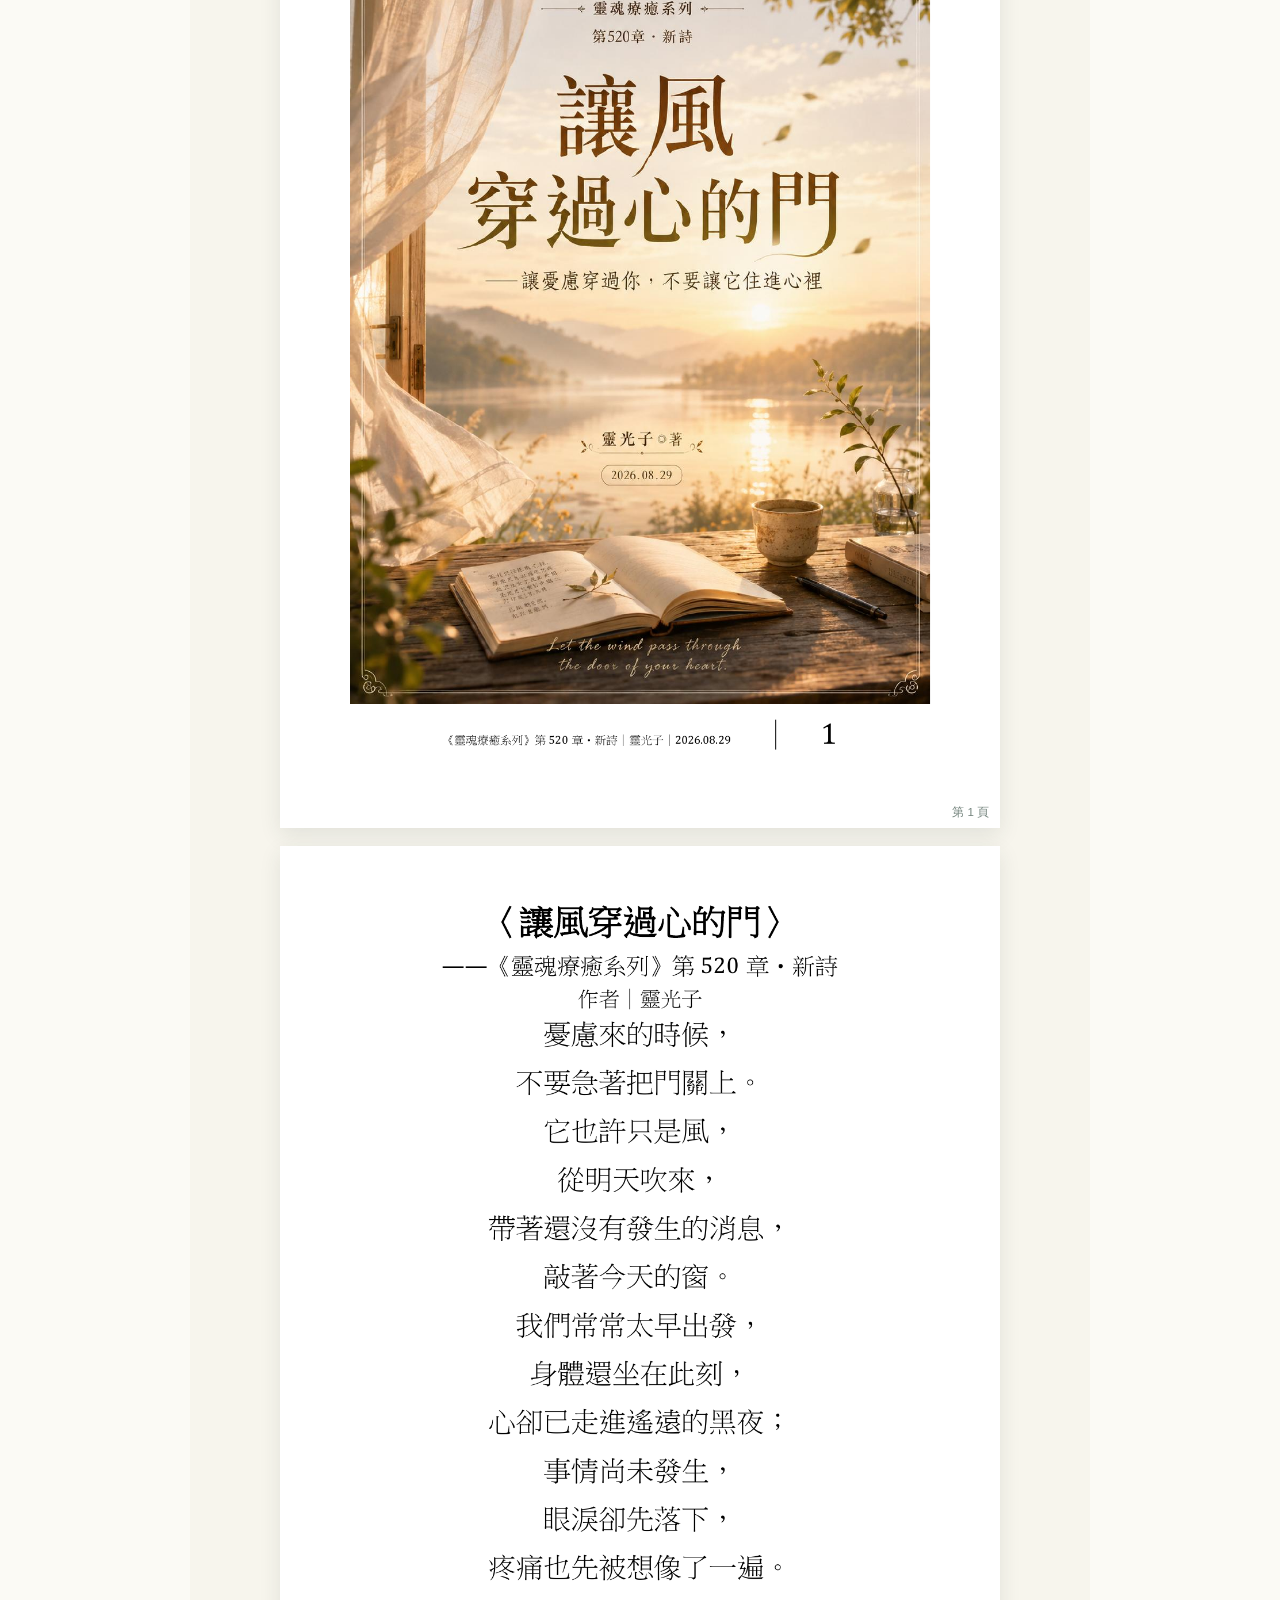
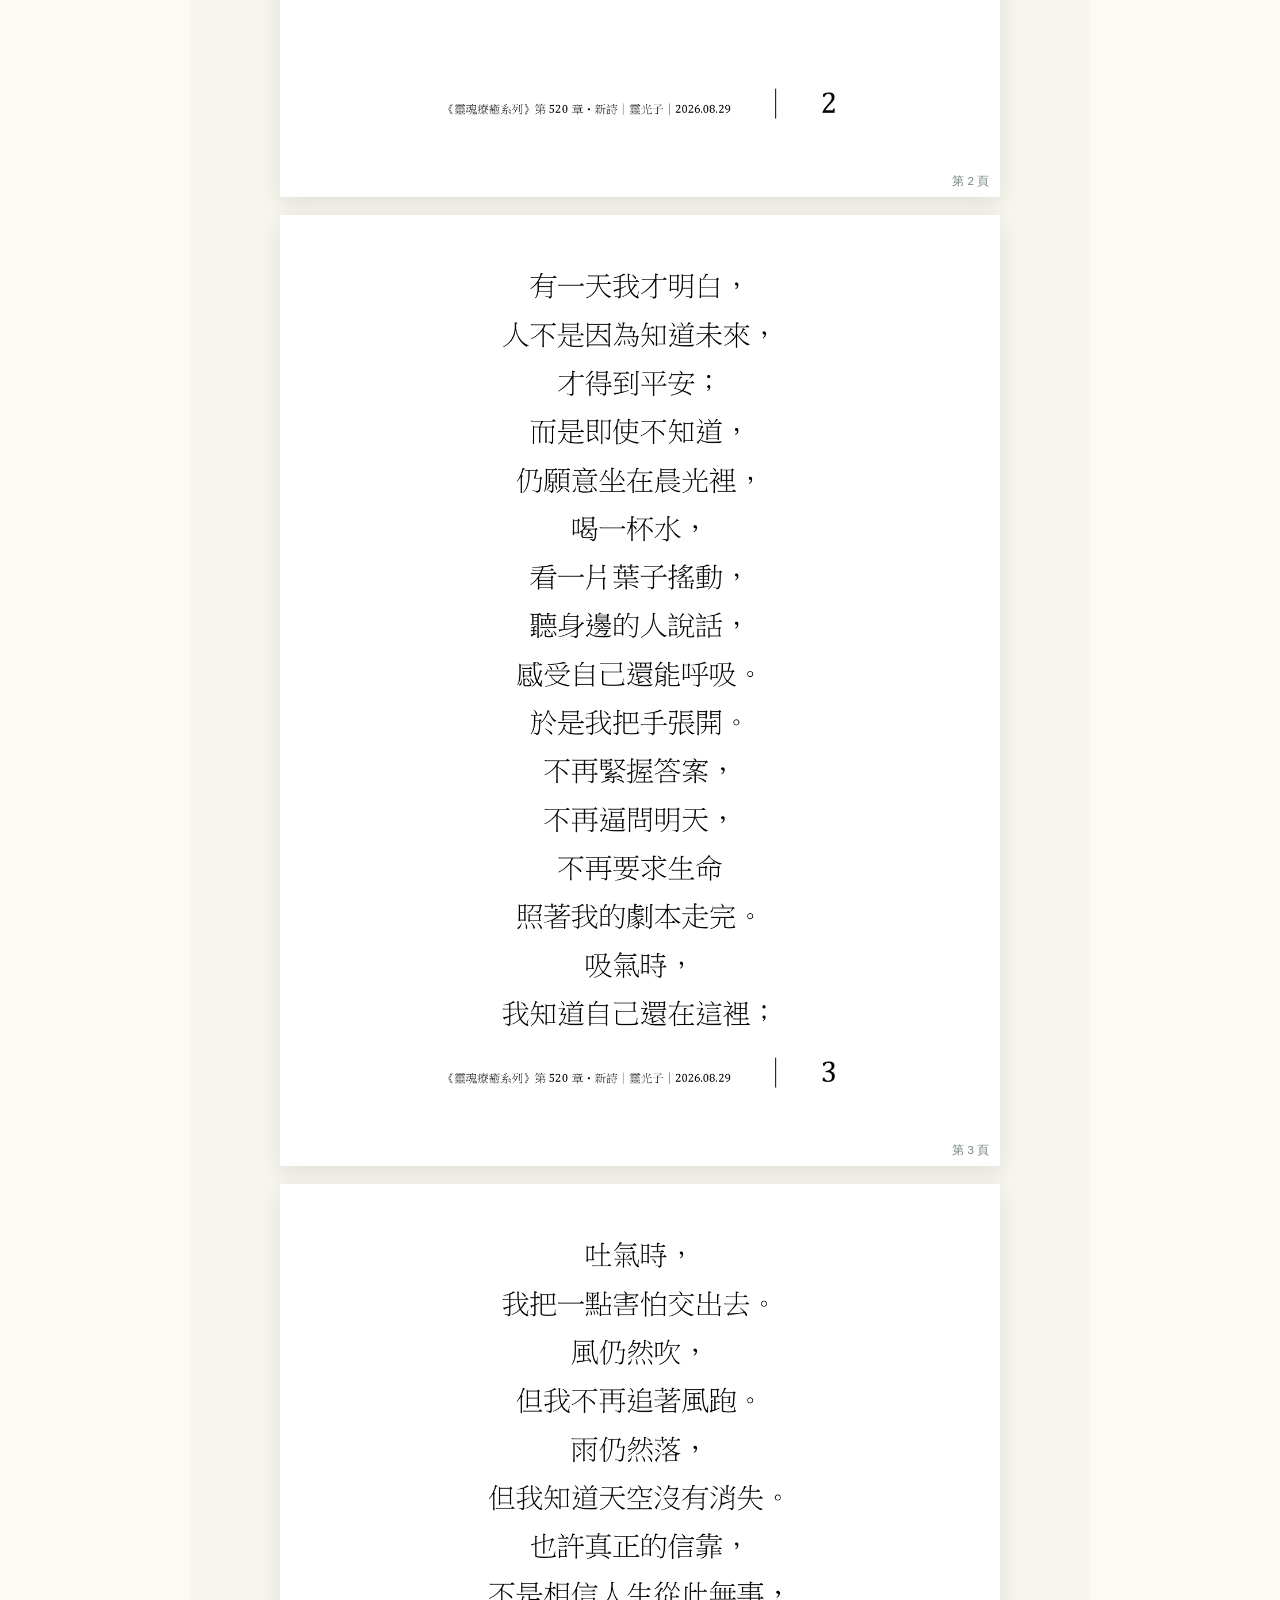
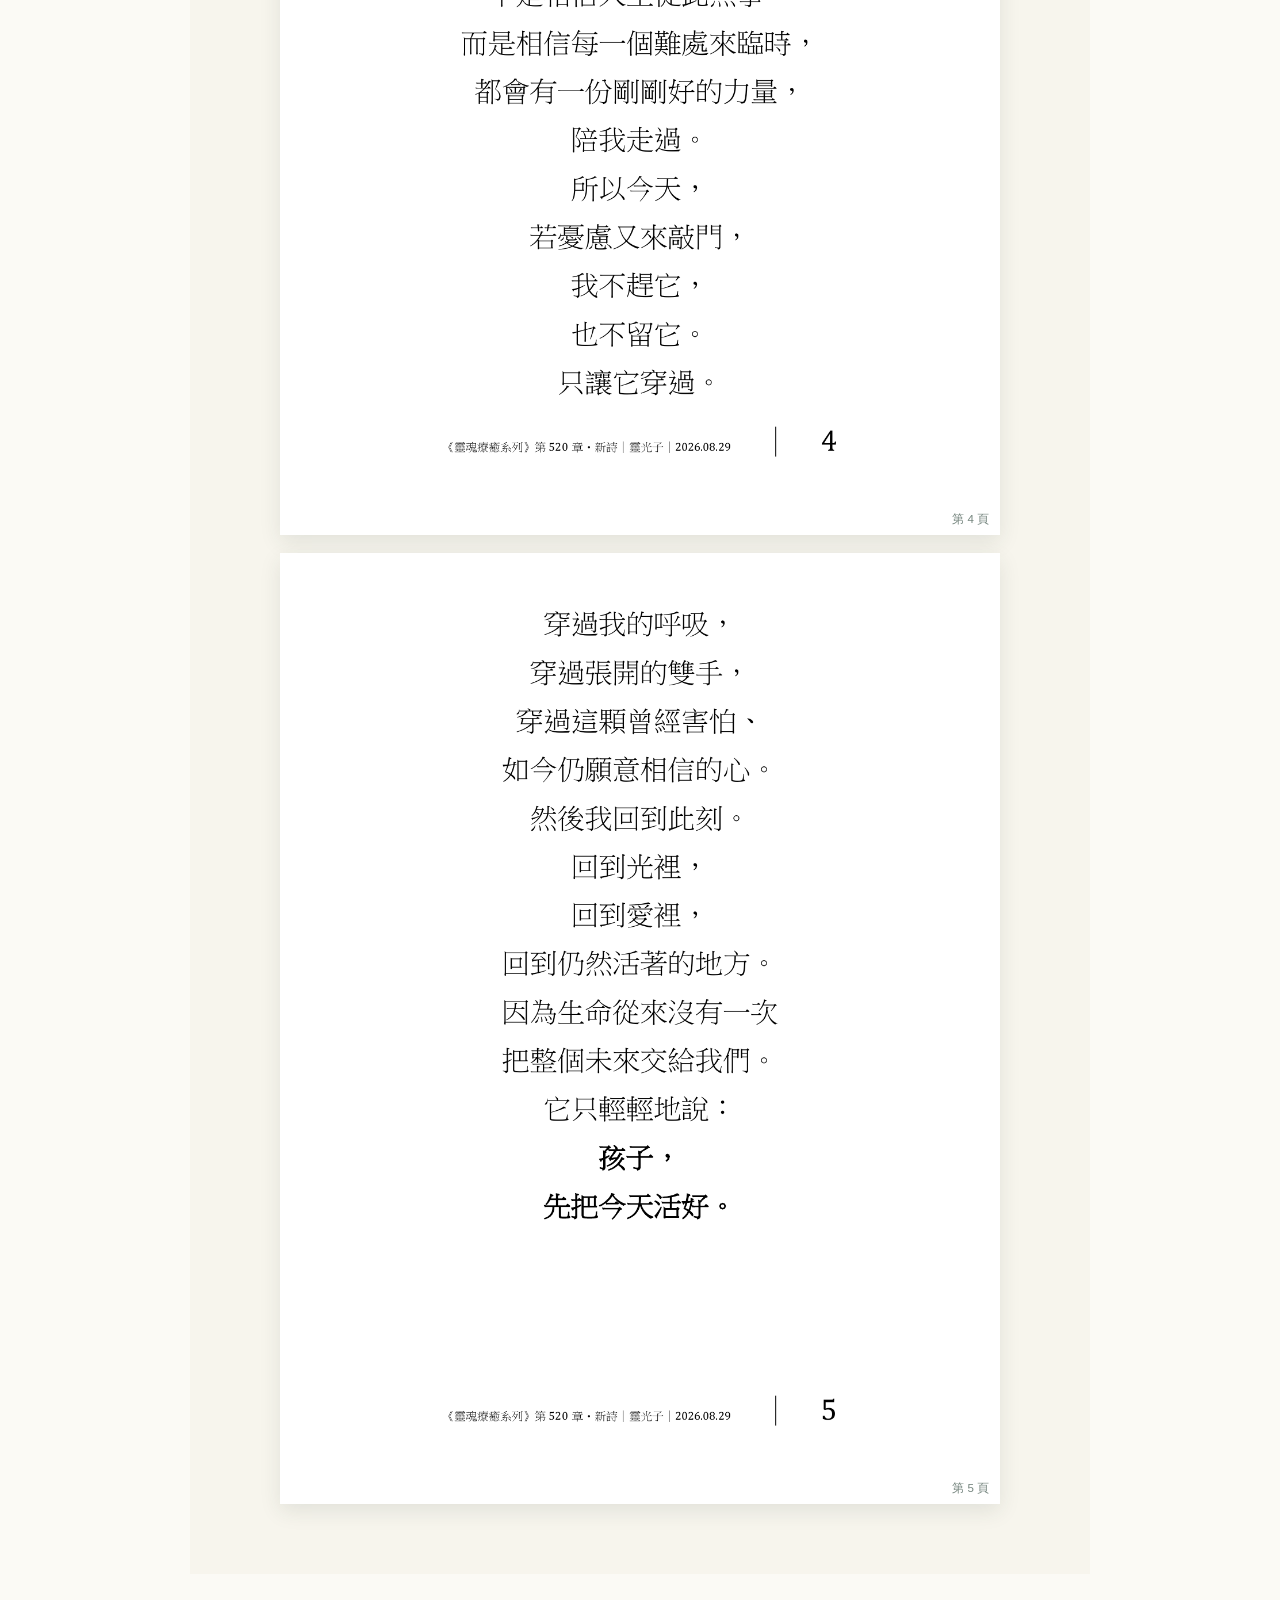
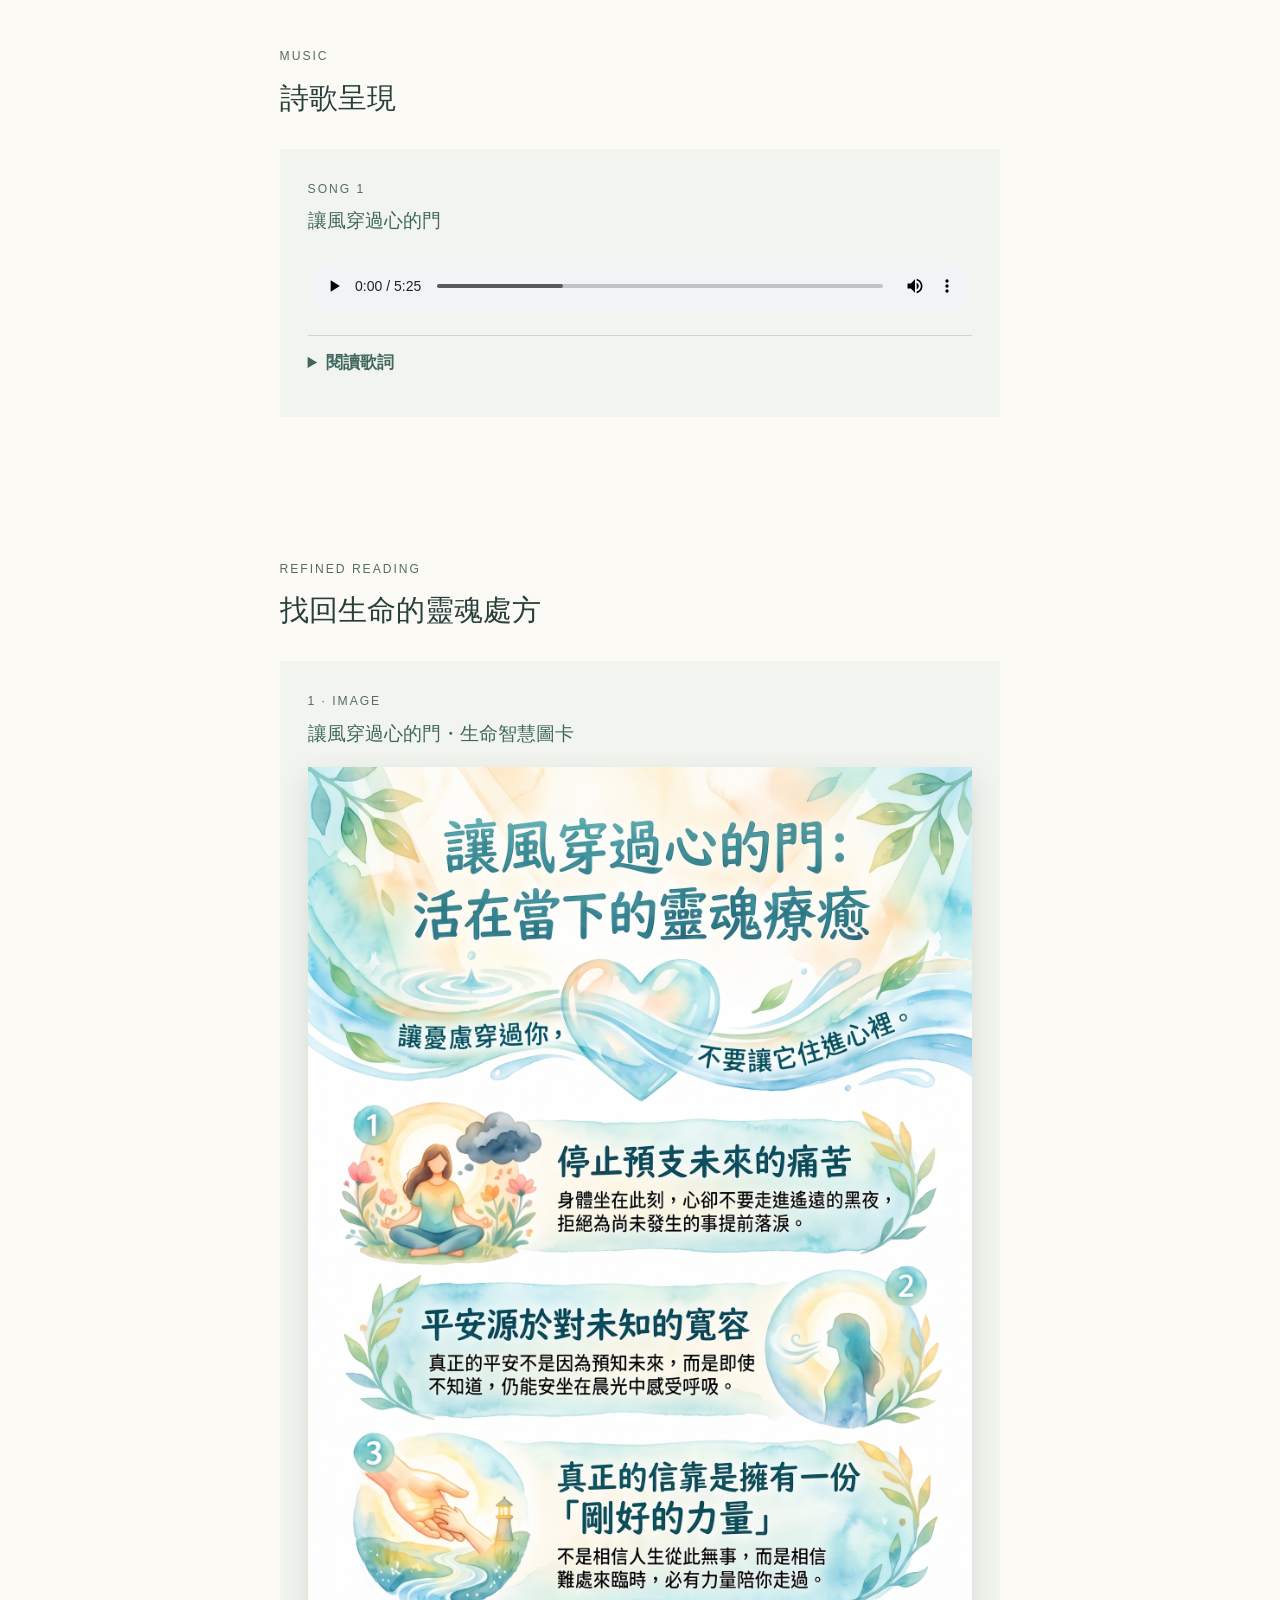
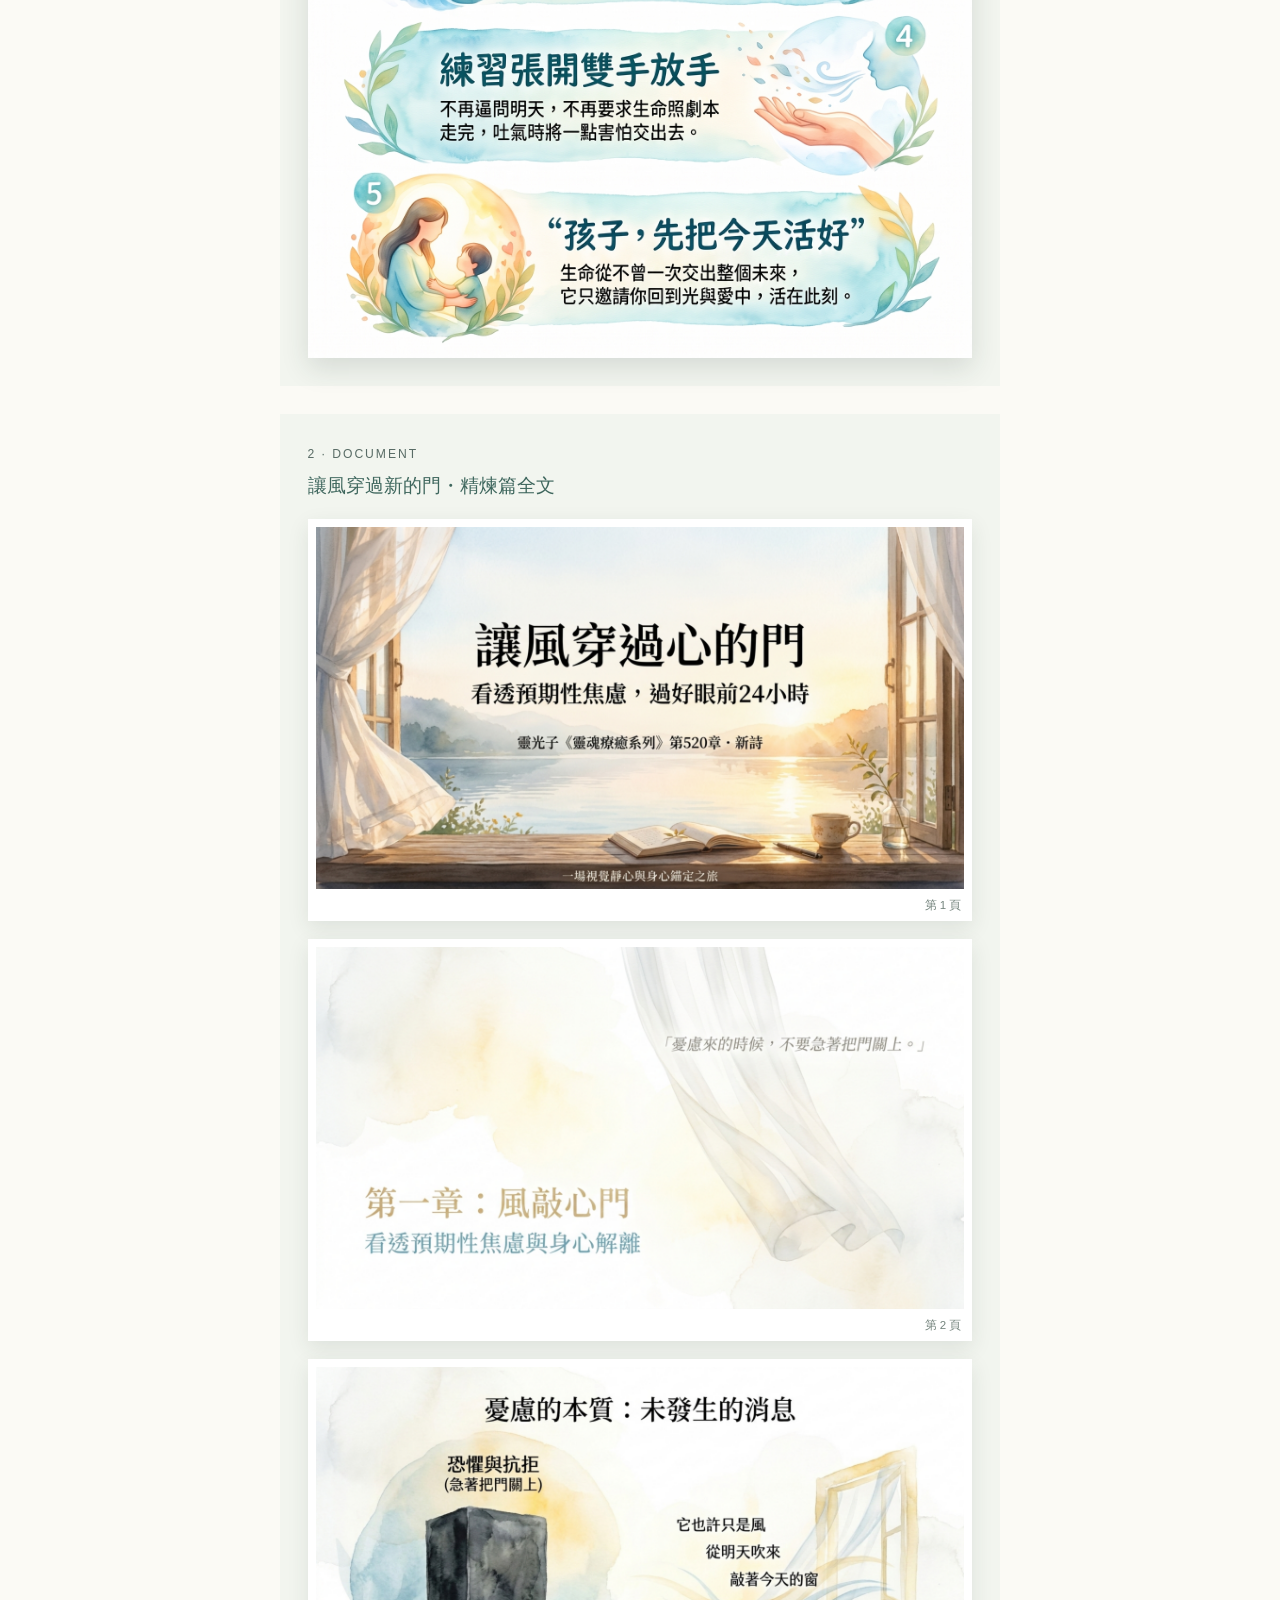
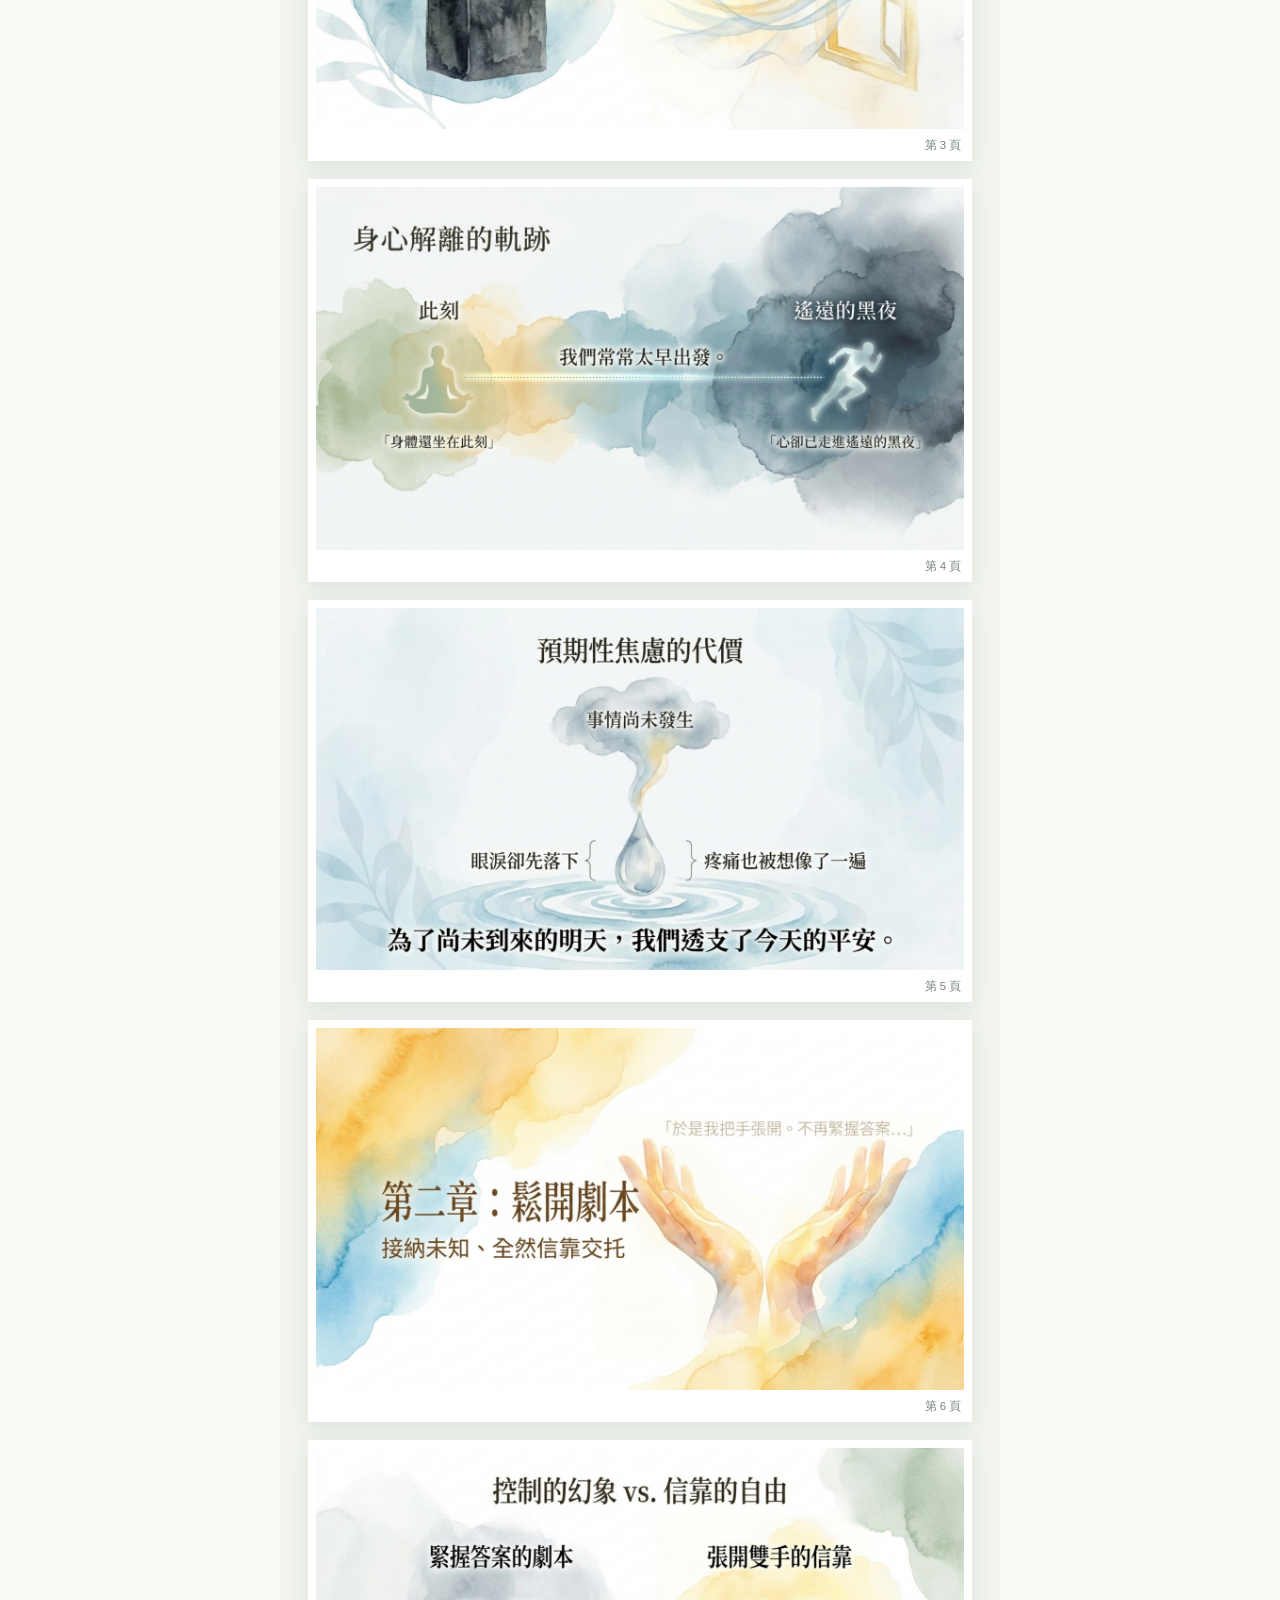
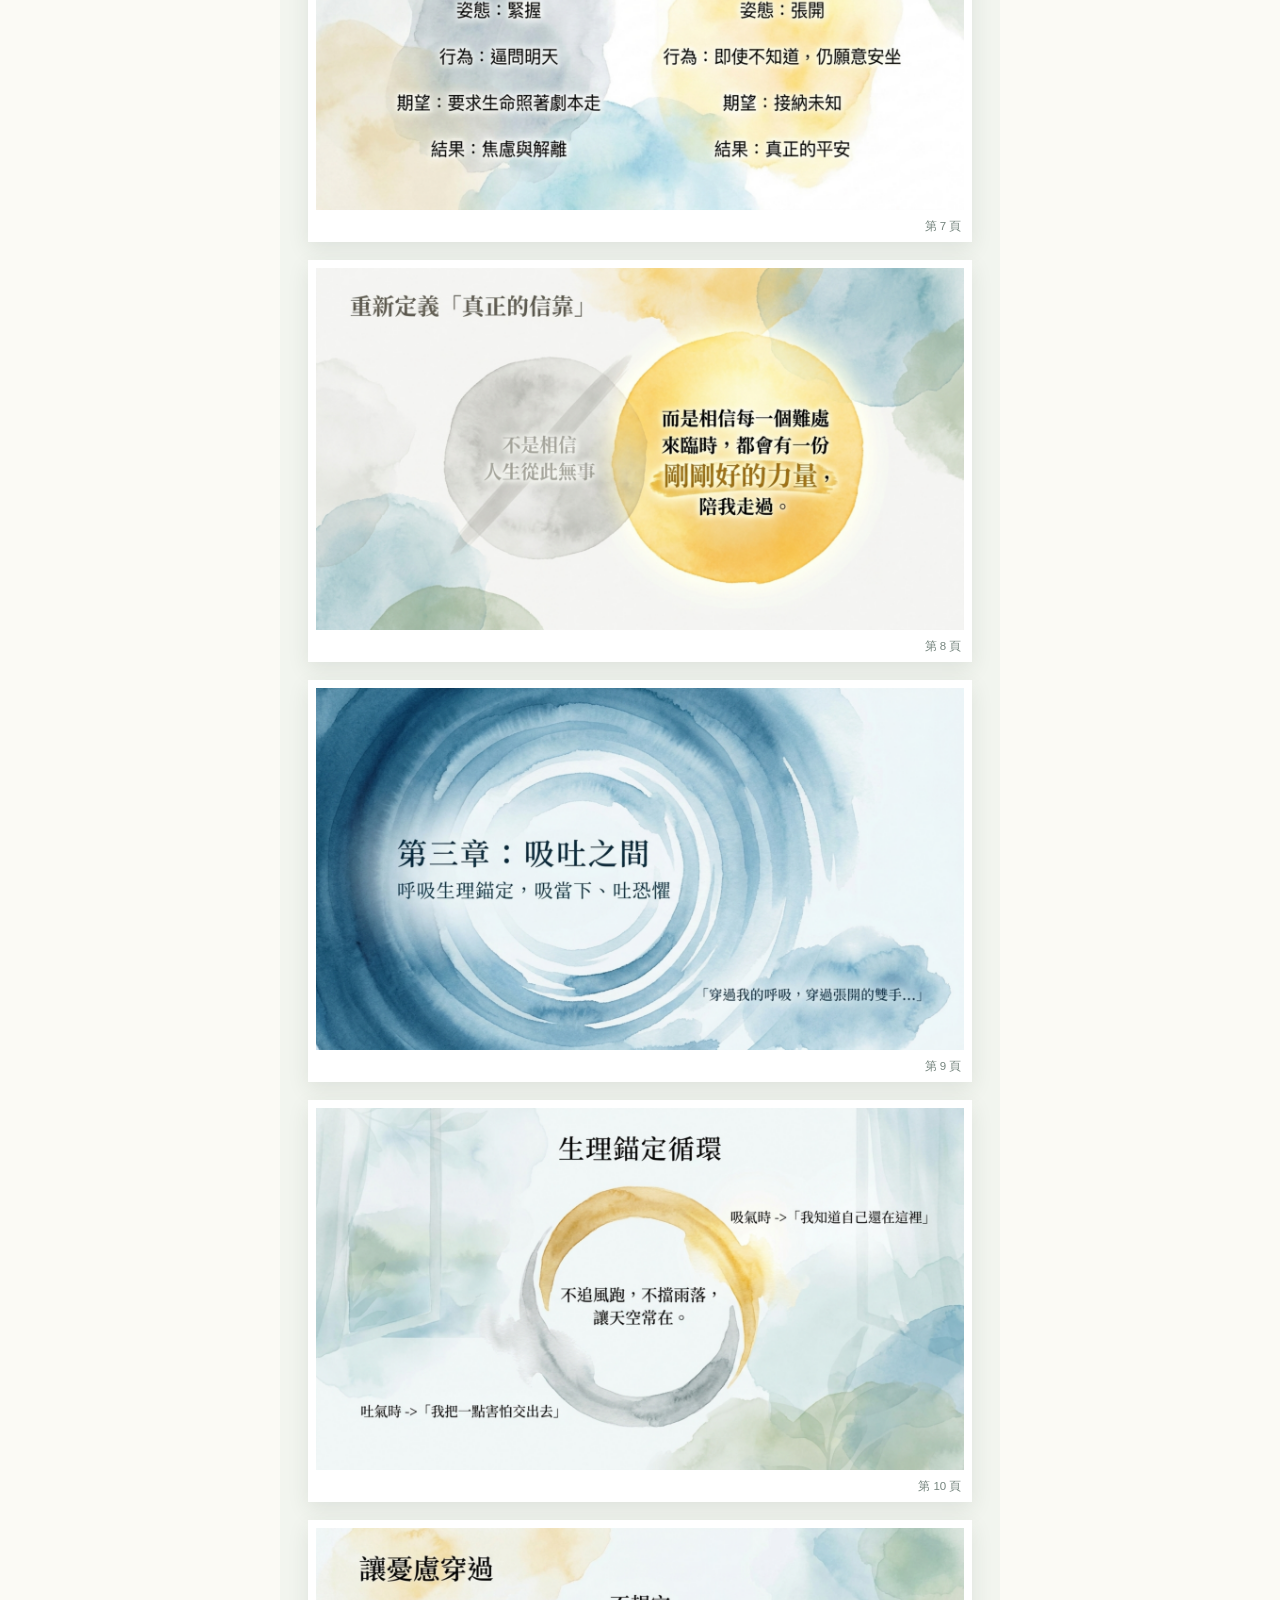
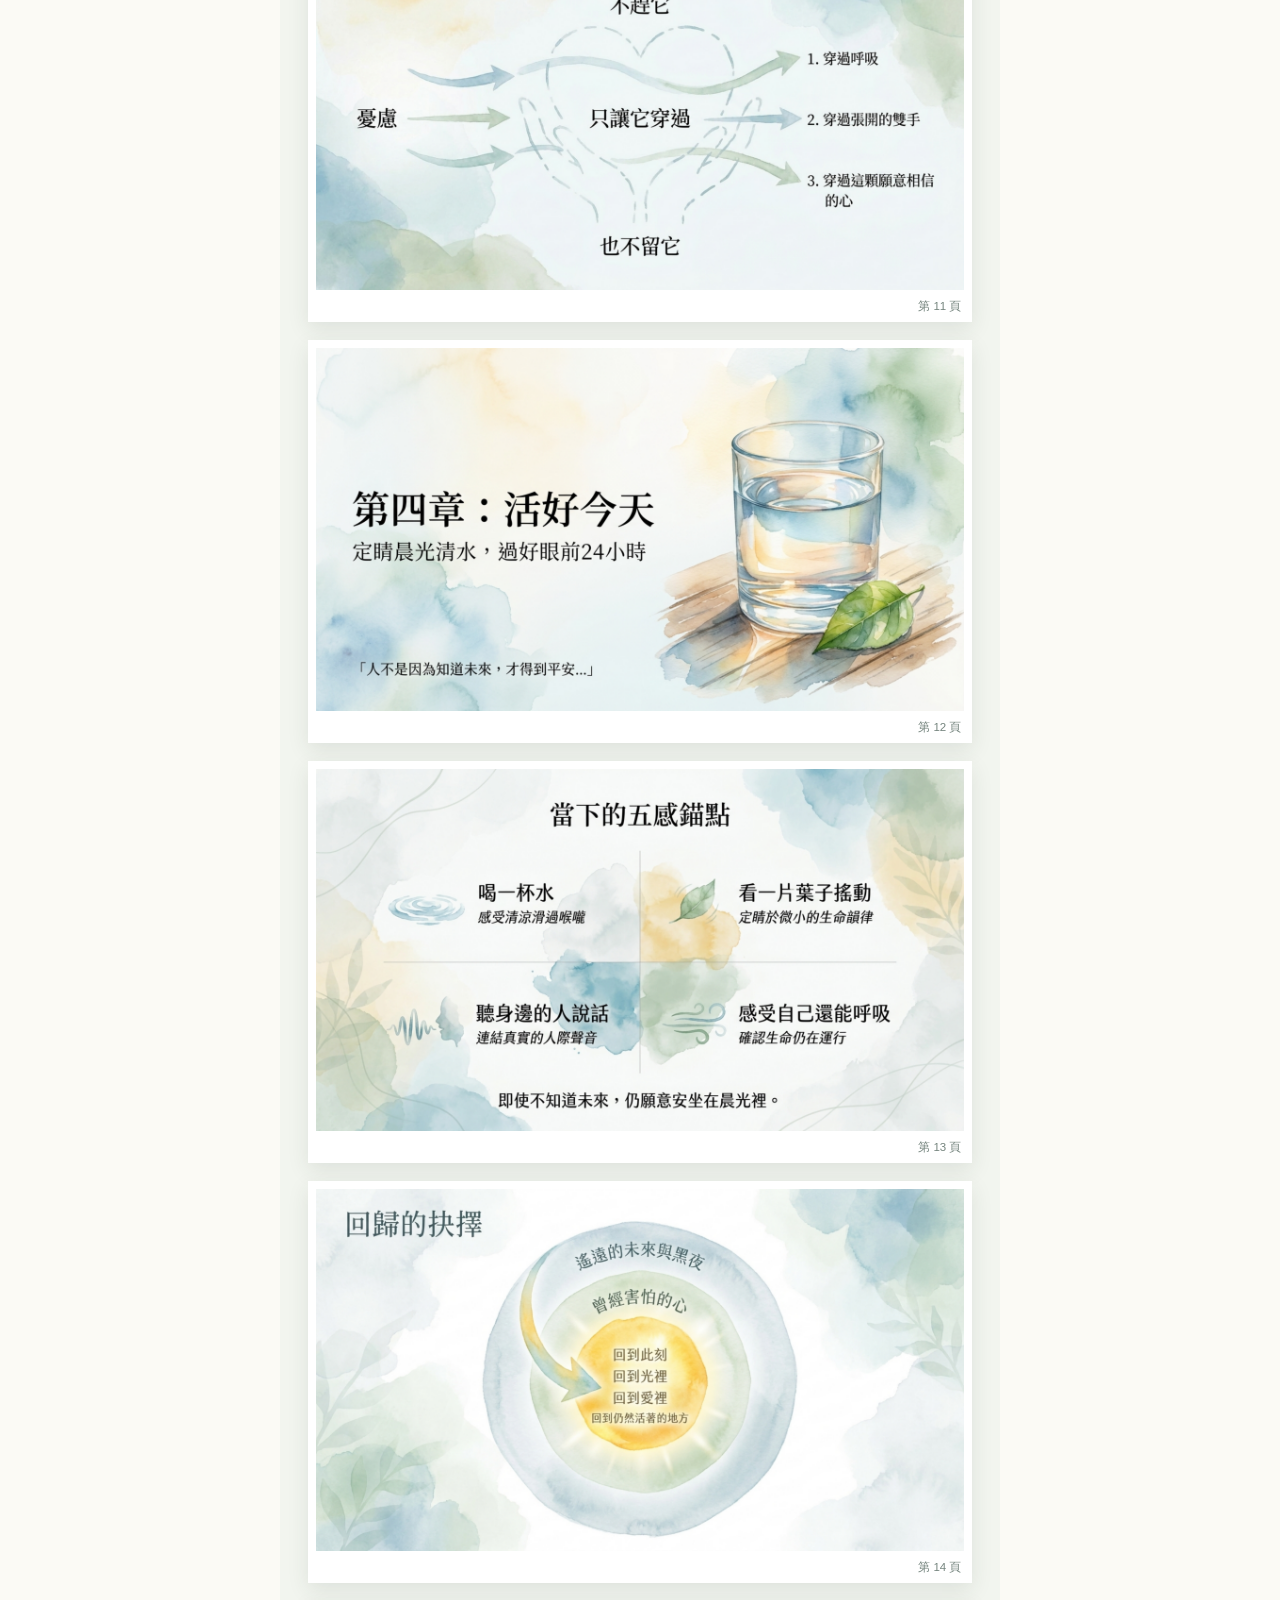
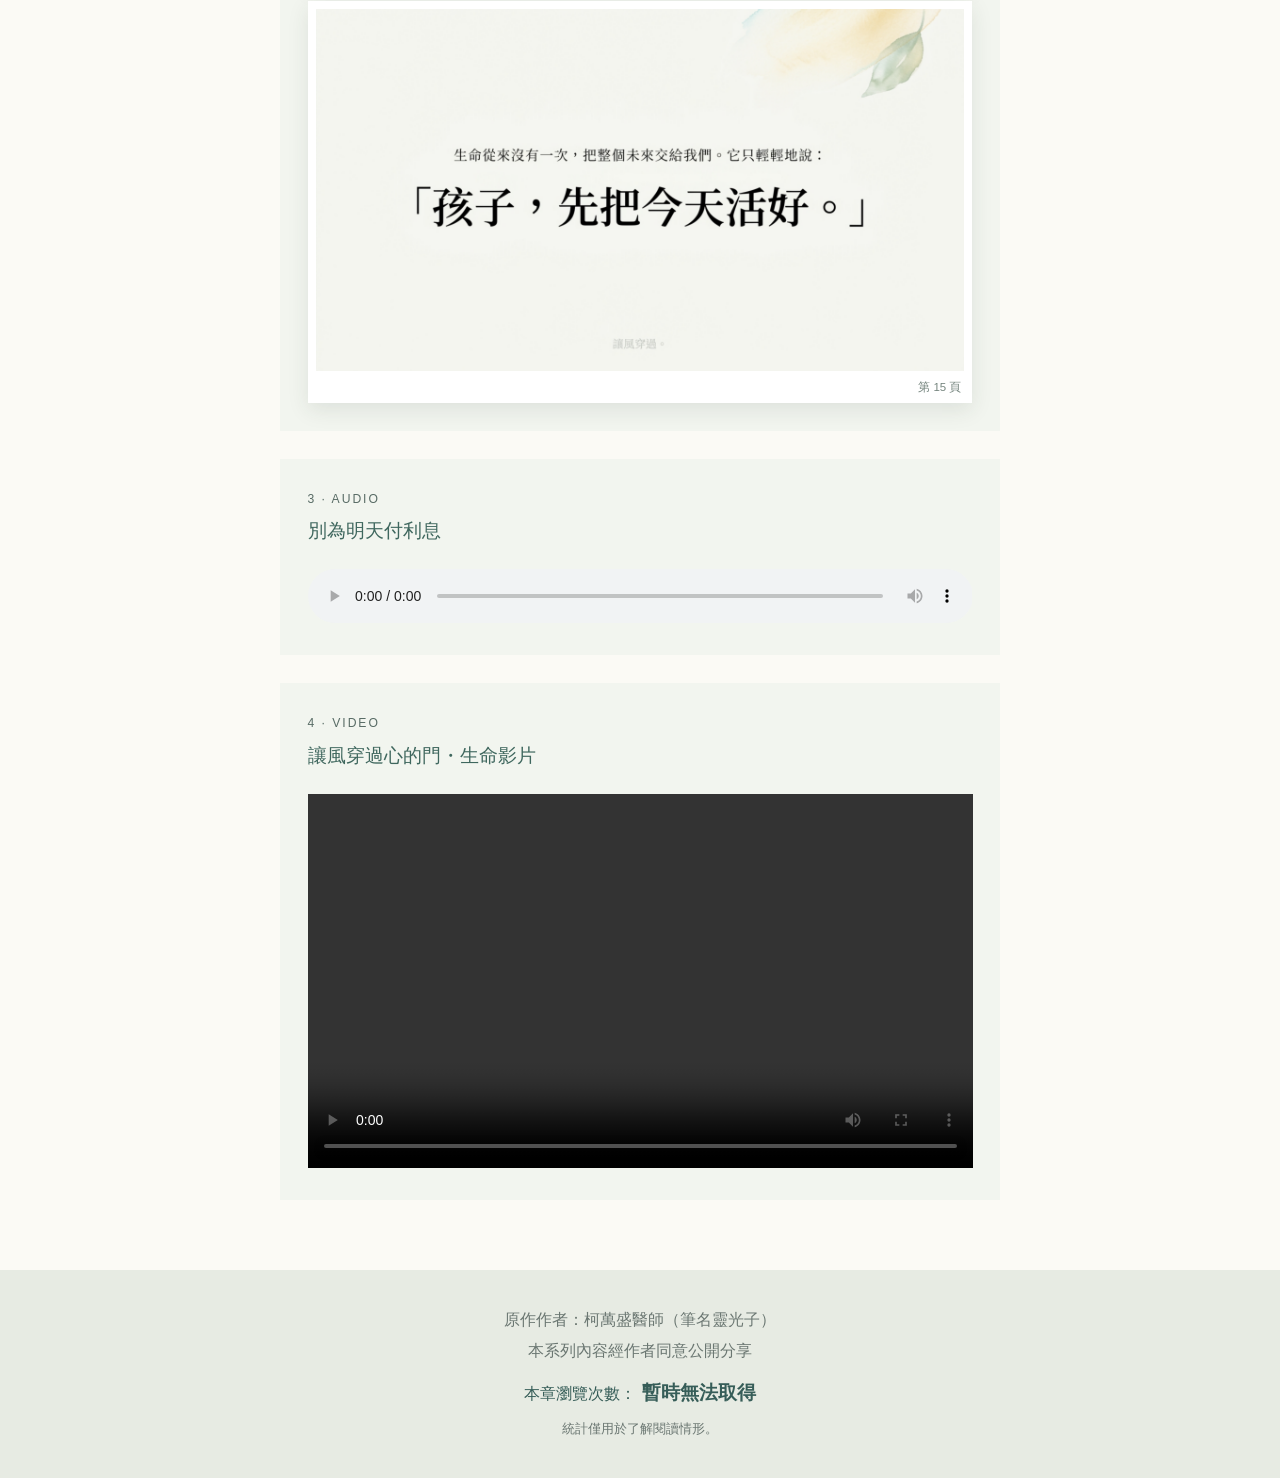
==== commit aaf386d9: "Show GoatCounter visits on chapter pages" ====
--- a/chapters/520/index.html
+++ b/chapters/520/index.html
@@ -37,7 +37,7 @@
     </main>
     <aside class="mini-player" id="mini-player" hidden aria-live="polite"><strong id="mini-player-title">正在播放</strong><button type="button" id="mini-pause">暫停</button><button type="button" id="mini-resume" hidden>繼續</button><button type="button" class="stop" id="mini-stop">停止</button></aside>
     <a class="go-top" href="#entry-520">↑ Go Top</a>
-<footer>原作作者：柯萬盛醫師（筆名靈光子）<br>本系列內容經作者同意公開分享<br>本章瀏覽次數將於正式網站顯示。 <span id="chapter-views" data-goatcounter="sbchen0804">本章瀏覽次數</span> 統計僅用於了解閱讀情形。</footer>
+<footer>原作作者：柯萬盛醫師（筆名靈光子）<br>本系列內容經作者同意公開分享<br><span class="visit-counter" data-goatcounter="sbchen0804">本章瀏覽次數：<strong id="chapter-view-count" aria-live="polite">讀取中…</strong></span><br><small>統計僅用於了解閱讀情形。</small></footer>
   </div>
   <script src="chapter.js"></script>
 </body>
--- a/chapters/520/styles.css
+++ b/chapters/520/styles.css
@@ -1,2 +1,2 @@
 :root{--ink:#283f3a;--green:#5b8177;--deep-green:#365d58;--paper:#fbfaf5;--soft:#eef2ec;--gold:#a97850}*{box-sizing:border-box}html{scroll-behavior:smooth}body{margin:0;background:#e9ece7;color:var(--ink);font-family:"Noto Serif TC","Microsoft JhengHei",serif}.soul-site{overflow:hidden;background:var(--paper);box-shadow:0 8px 24px rgba(38,55,51,.13)}.site-header{min-height:56px;display:flex;align-items:center;justify-content:space-between;padding:0 7%;background:#fbfaf5;color:var(--deep-green);font-family:"Microsoft JhengHei",sans-serif}.brand{color:inherit;text-decoration:none;font-weight:700;letter-spacing:.08em}.site-header span{font-size:.83rem}.hero{position:relative;min-height:440px;isolation:isolate;overflow:hidden}.hero-image{position:absolute;inset:0;z-index:-2;width:100%;height:100%;object-fit:cover}.hero-shade{position:absolute;inset:0;z-index:-1;background:linear-gradient(90deg,rgba(255,253,246,.9),rgba(255,253,246,.62) 45%,transparent 77%)}.hero-copy{display:grid;align-content:center;min-height:440px;max-width:1020px;margin:auto;padding:48px 7%}.eyebrow{margin:0;color:var(--gold);font:.76rem "Microsoft JhengHei",sans-serif;letter-spacing:.16em}.hero h1{max-width:590px;margin:13px 0;color:#2b5048;font-size:clamp(2.15rem,5.4vw,4.25rem);font-weight:500;letter-spacing:.08em}.tagline{margin:0;color:#526861;font-size:1.05rem;line-height:1.9}.entry-nav{max-width:1020px;margin:auto;padding:18px 7% 32px;text-align:center;border-top:1px solid #e0e6dc}.entry-nav>p{margin:0 0 13px;color:#6e827a;font:.72rem "Microsoft JhengHei",sans-serif;letter-spacing:.15em}.entry-list{display:grid;grid-template-columns:repeat(3,minmax(0,1fr));gap:24px;max-width:610px;margin:auto}.entry{aspect-ratio:1;display:grid;place-content:center;padding:8px;border:1px solid rgba(91,129,119,.5);border-radius:50%;background:#fffefa;color:#466760;text-align:center;text-decoration:none;transition:background .18s,color .18s,transform .18s}.entry:hover,.entry:focus-visible{transform:translateY(-2px)}.entry.active{background:var(--green);border-color:var(--green);color:#fff}.entry b{margin-bottom:5px;font-size:1.14rem;font-weight:500}.entry small{font:.74rem "Microsoft JhengHei",sans-serif;white-space:nowrap}.content{max-width:900px;margin:auto;padding:70px 7%}.content h2{margin:10px 0 16px;font-size:1.8rem;font-weight:500}.content h3{margin:7px 0 11px;color:#3f675e;font-size:1.2rem;font-weight:500}.content p{color:#586b65;line-height:2}.original-intro{background:var(--soft)}.two-col{display:grid;grid-template-columns:.83fr 1fr;gap:42px;align-items:center}.two-col>img{width:100%;box-shadow:0 12px 30px rgba(37,55,51,.2)}.primary-button{display:inline-block;margin-top:15px;padding:10px 18px;background:var(--green);color:#fff;text-decoration:none;font:.87rem "Microsoft JhengHei",sans-serif}.reading-guidance{margin:14px 0 0;font:.83rem/1.8 "Microsoft JhengHei",sans-serif}.reading-guidance a{margin-left:4px;color:#426a61;text-underline-offset:4px}.original-reader{background:#f7f5ed}.page-stack{display:grid;gap:18px;max-width:720px;margin:20px auto 0}.page-stack figure{margin:0;padding:8px;background:#fff;box-shadow:0 7px 20px rgba(37,55,51,.1)}.page-stack img{display:block;width:100%;height:auto}.page-stack figcaption{padding:9px 3px 0;color:#74847d;text-align:right;font:.72rem "Microsoft JhengHei",sans-serif}.song-section{background:var(--paper)}.song-list,.reading-sequence{display:grid;gap:28px;margin-top:30px}.song-card,.reading-block{padding:28px;background:#f2f5ef}.song-card audio,.reading-block audio,.reading-block video{width:100%;margin-top:14px}.reading-block video{aspect-ratio:16/9}.lyrics{margin-top:18px;border-top:1px solid #c9d8cd}.lyrics summary{padding:15px 0;color:#3f675e;font:600 1.06rem "Microsoft JhengHei",sans-serif;cursor:pointer}.lyrics-copy{padding:8px 20px 20px;background:#fffefa;border-left:3px solid #b6cfc1}.lyrics-copy p{margin:0 0 16px;color:#4f625b;line-height:2}.wisdom-image{display:block;width:100%;max-width:680px;margin:20px auto 0;box-shadow:0 10px 26px rgba(37,55,51,.14)}.mini-player{position:fixed;left:18px;bottom:22px;z-index:7;display:flex;align-items:center;gap:8px;max-width:min(470px,calc(100vw - 116px));padding:10px 12px;border:1px solid rgba(91,129,119,.38);border-radius:18px;background:rgba(255,255,255,.97);box-shadow:0 5px 18px rgba(37,55,51,.18);font-family:"Microsoft JhengHei",sans-serif}.mini-player[hidden]{display:none}.mini-player strong{min-width:0;overflow:hidden;color:#426a61;font-size:.78rem;white-space:nowrap;text-overflow:ellipsis}.mini-player button{padding:6px 9px;border:0;border-radius:10px;background:#e7eee7;color:#355b53;font:inherit;font-size:.75rem;white-space:nowrap;cursor:pointer}.mini-player .stop{background:var(--green);color:#fff}.go-top{position:fixed;right:18px;bottom:22px;z-index:5;width:76px;padding:10px 6px;border:1px solid rgba(91,129,119,.4);border-radius:24px;background:rgba(255,255,255,.96);color:#426a61;text-align:center;text-decoration:none;font:.76rem "Microsoft JhengHei",sans-serif;box-shadow:0 4px 16px rgba(37,55,51,.16)}footer{padding:34px 7%;background:#e7ebe3;color:#6b7772;text-align:center;font:1.02rem/1.95 "Microsoft JhengHei",sans-serif}@media(max-width:650px){.site-header{min-height:50px;padding:0 5%}.site-header span{display:none}.site-header .brand{font-size:1.3rem}.hero,.hero-copy{min-height:280px}.hero-shade{background:linear-gradient(90deg,rgba(255,253,246,.9),rgba(255,253,246,.68) 58%,rgba(255,253,246,.12))}.hero-copy{padding:22px 6%}.eyebrow{font-size:.76rem;letter-spacing:.11em}.hero h1{max-width:260px;margin:7px 0;font-size:clamp(1.55rem,7vw,2.05rem)}.tagline{max-width:310px;font-size:1.05rem;line-height:1.65}.entry-nav{padding:12px 5% 20px}.entry-nav>p{margin-bottom:12px;font-size:1rem}.entry-list{gap:9px}.entry{padding:5px}.entry b{margin-bottom:3px;font-size:1.06rem}.entry small{font-size:.8rem;line-height:1.35}.content{padding:52px 6%}.content p{font-size:1.04rem}.two-col{grid-template-columns:1fr}.song-card,.reading-block{padding:20px}.page-stack figure{padding:5px}.mini-player{left:10px;bottom:14px;gap:5px;max-width:calc(100vw - 94px);padding:8px}.mini-player strong{font-size:.68rem}.mini-player button{padding:6px;font-size:.68rem}.go-top{right:12px;bottom:16px;width:64px}}
-footer{font-size:1.02rem}
+footer{font-size:1.02rem}.visit-counter{display:inline-flex;align-items:baseline;gap:.35em;margin-top:8px;color:var(--deep-green)}.visit-counter strong{font-size:1.16em;font-variant-numeric:tabular-nums}footer small{font-size:.82em}
